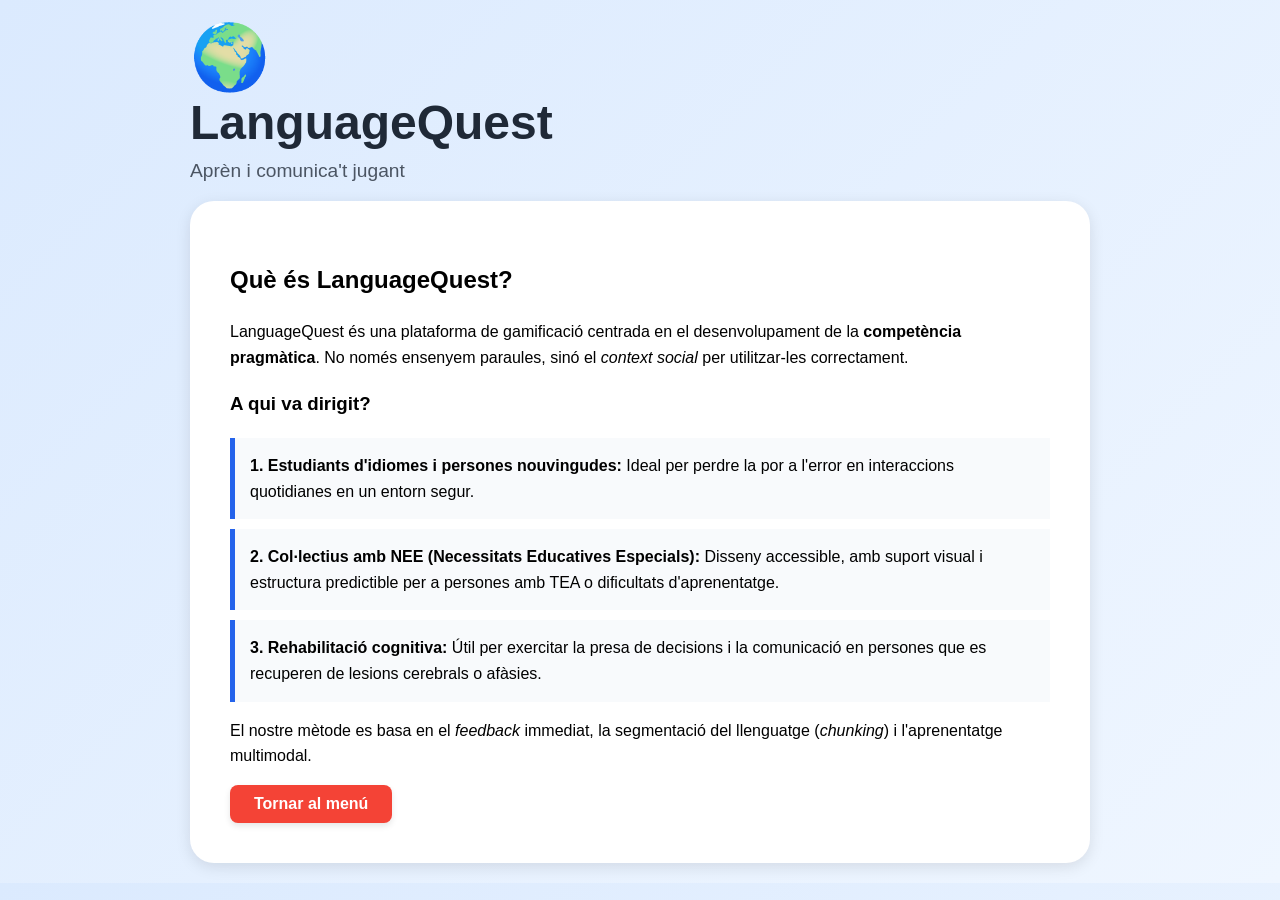
==== description/index.html @ 605dd5e0 "Canvi de noms" ====
<!DOCTYPE html>
<html lang="ca">

<head>
    <meta charset="UTF-8">
    <meta name="viewport" content="width=device-width, initial-scale=1.0">
    <title>LanguageQuest | Aprèn i comunica't</title>
    <link rel="stylesheet" href="style.css">
</head>

<body>

    <div class="container">
        <div class="logo">🌍</div>
            <!-- Hem convertit el títol en un enllaç -->
            <a href="../menu/index.html" class="title-link">
                <h1>LanguageQuest</h1>
            </a>
            <p class="subtitle">Aprèn i comunica't jugant</p>

        <section id="descripcio">
            <h2>Què és LanguageQuest?</h2>
            <p>LanguageQuest és una plataforma de gamificació centrada en el desenvolupament de la <strong>competència
                    pragmàtica</strong>. No només ensenyem paraules, sinó el <em>context social</em> per utilitzar-les
                correctament.</p>

            <h3>A qui va dirigit?</h3>
            <div class="public-target">
                <strong>1. Estudiants d'idiomes i persones nouvingudes:</strong> Ideal per perdre la por a l'error en
                interaccions quotidianes en un entorn segur.
            </div>
            <div class="public-target">
                <strong>2. Col·lectius amb NEE (Necessitats Educatives Especials):</strong> Disseny accessible, amb
                suport visual i estructura predictible per a persones amb TEA o dificultats d'aprenentatge.
            </div>
            <div class="public-target">
                <strong>3. Rehabilitació cognitiva:</strong> Útil per exercitar la presa de decisions i la comunicació
                en persones que es recuperen de lesions cerebrals o afàsies.
            </div>

            <p>El nostre mètode es basa en el <em>feedback</em> immediat, la segmentació del llenguatge
                (<em>chunking</em>) i l'aprenentatge multimodal.</p>
            <button class="btn-exit" onClick="window.location.href='../menu/index.html'">Tornar al menú</button>
        </section>

    </div>


</body>

</html>
---- description/style.css ----
:root {
    --primary: #2563eb;
    --secondary: #10b981;
    --text: #1f2937;
    --card: #ffffff;
}

* {
    box-sizing: border-box;
    scroll-behavior: smooth;
}

body {
    margin: 0;
    padding: 20px;
    font-family: Arial, sans-serif;
    background: linear-gradient(135deg, #dbeafe, #eff6ff);
    display: flex;
    justify-content: center;
}

.container {
    width: 100%;
    max-width: 900px;
}

header {
    text-align: center;
    margin-bottom: 40px;
}

.logo {
    font-size: 4rem;
}

h1 {
    font-size: 3rem;
    color: var(--text);
}

.menu {
    display: grid;
    grid-template-columns: repeat(auto-fit, minmax(280px, 1fr));
    gap: 25px;
    margin-bottom: 40px;
}

.game-card {
    background: var(--card);
    border-radius: 24px;
    padding: 30px;
    box-shadow: 0 8px 25px rgba(0, 0, 0, .1);
    text-decoration: none;
    color: inherit;
    transition: .3s;
}

.game-card:hover {
    transform: translateY(-6px);
    border: 2px solid var(--primary);
}

.btn-info {
    background: #6b7280;
    color: white;
    padding: 15px 30px;
    border-radius: 12px;
    text-decoration: none;
    font-weight: bold;
    display: inline-block;
}

.subtitle {
    font-size: 1.2rem;
    color: #4b5563;
    margin-top: 10px;
}

/* Secció de descripció detallada */
#descripcio {
    background: white;
    padding: 40px;
    border-radius: 24px;
    box-shadow: 0 4px 15px rgba(0, 0, 0, 0.1);
    line-height: 1.6;
}

.public-target {
    background: #f8fafc;
    padding: 15px;
    border-left: 5px solid var(--primary);
    margin: 10px 0;
}

.btn-exit {
    background-color: #f44336;
    /* Color vermell d'alerta */
    color: white;
    border: none;
    padding: 10px 24px;
    font-size: 16px;
    font-weight: bold;
    border-radius: 8px;
    cursor: pointer;
    box-shadow: 0 3px 6px rgba(0, 0, 0, 0.1);
    transition: background 0.2s;
}

.btn-exit:hover {
    background-color: #d32f2f;
}

.title-link {
    text-decoration: none;
    color: inherit;
    display: inline-block;
    transition: transform 0.3s ease; /* Suavitzat de l'animació */
}

.title-link:hover {
    transform: scale(1.05);
}

.title-link h1 {
    margin: 0;
}
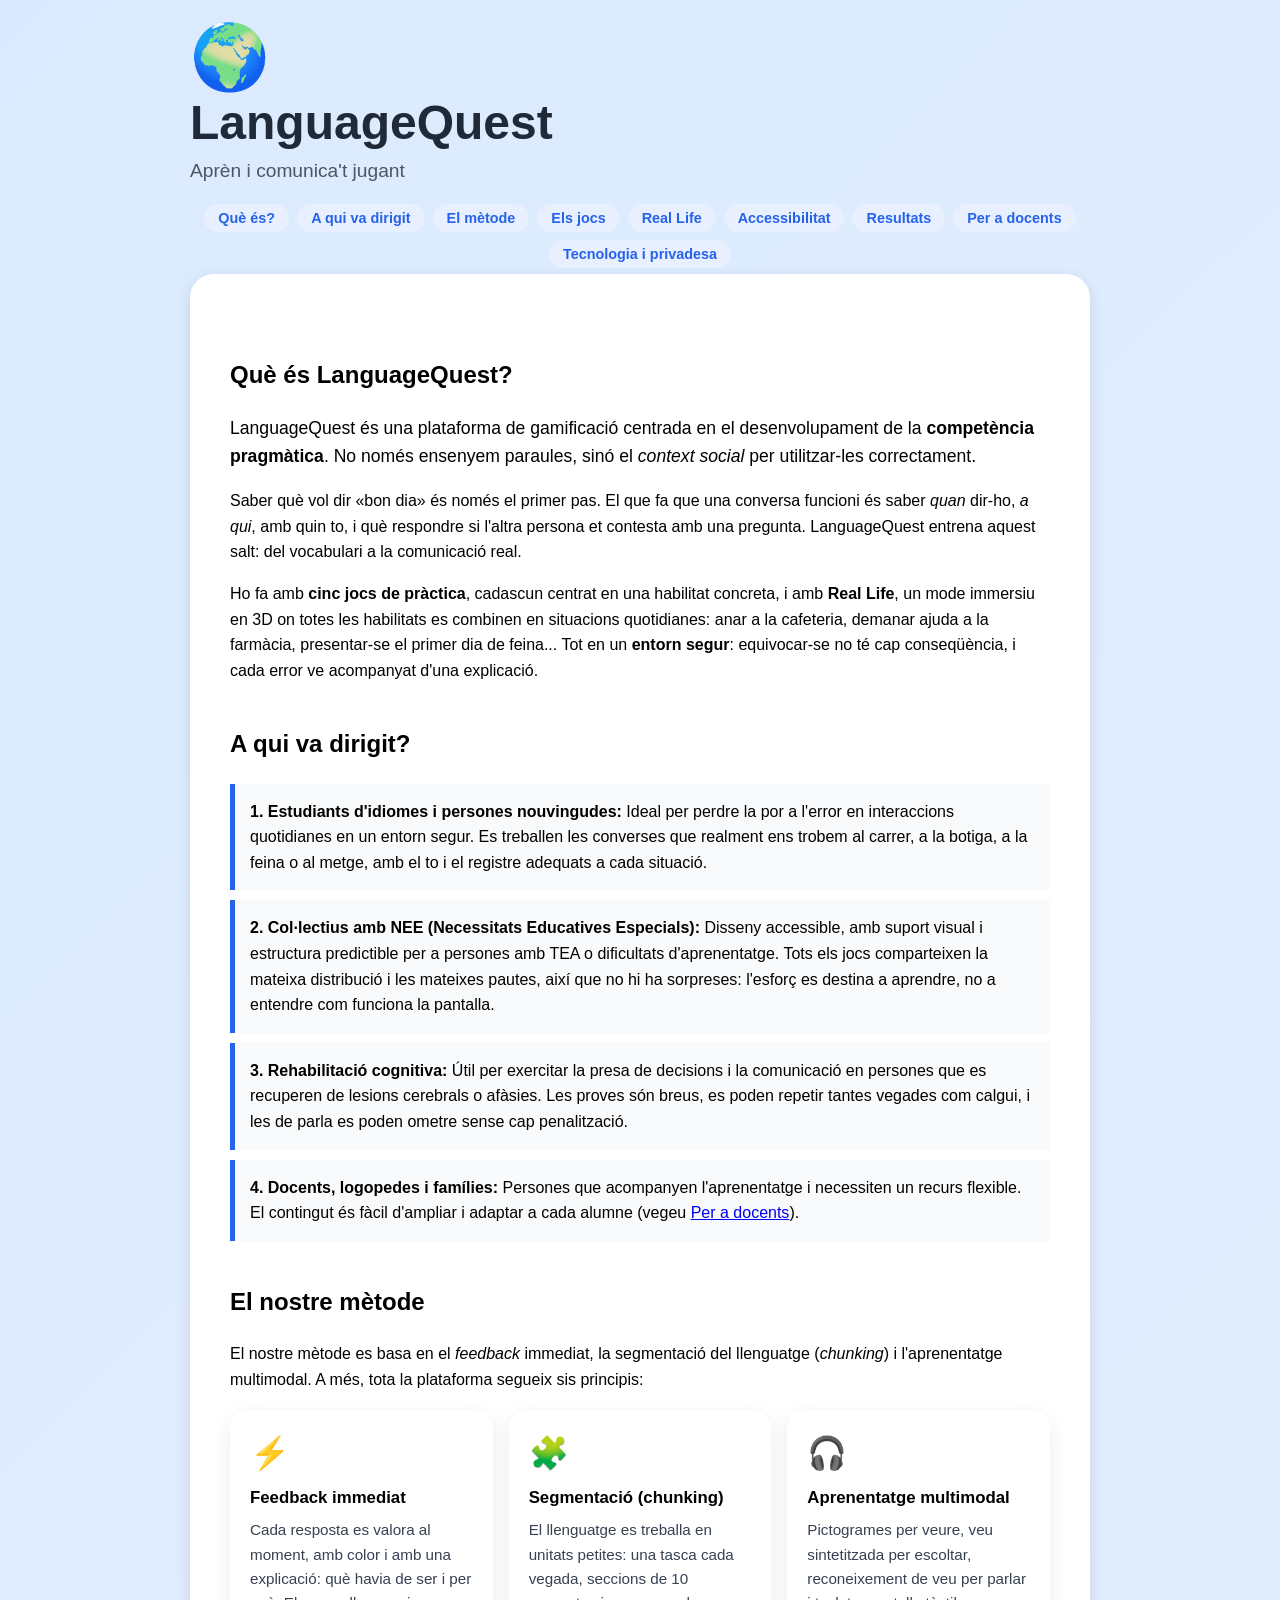
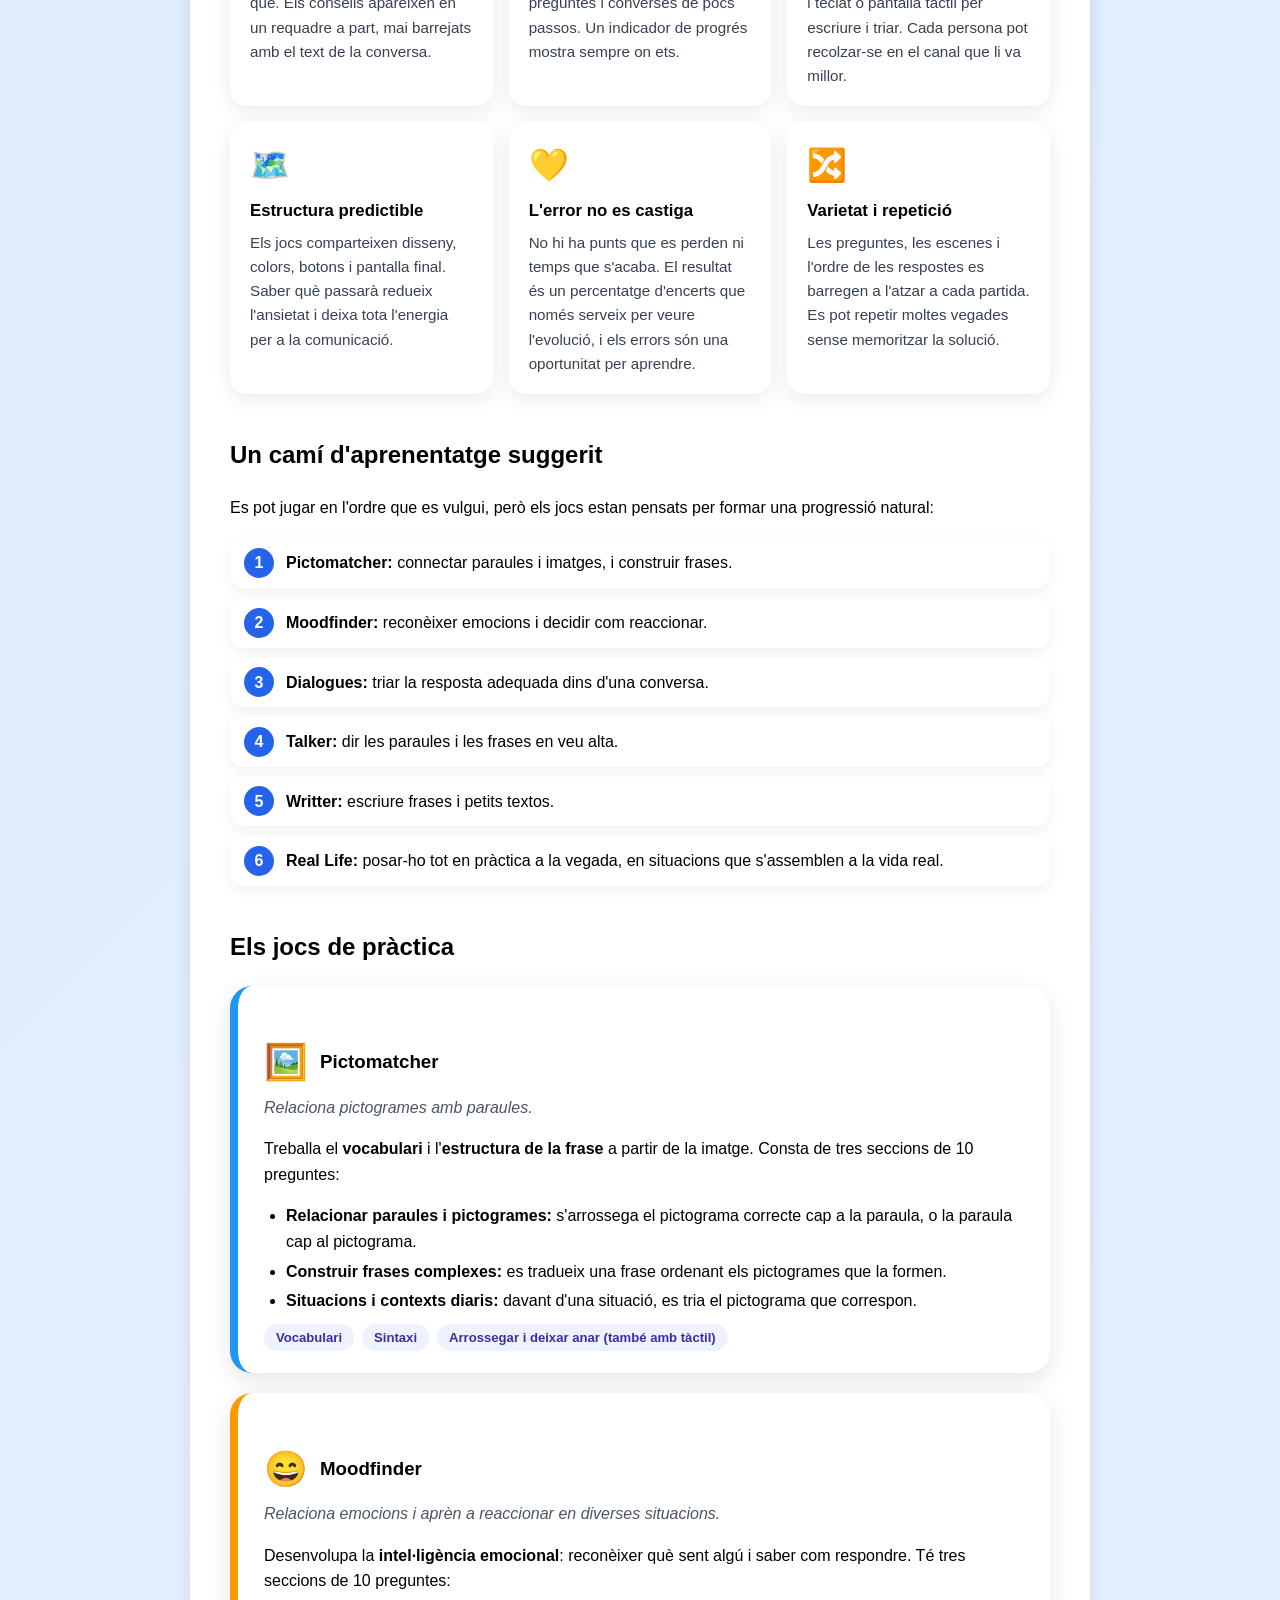
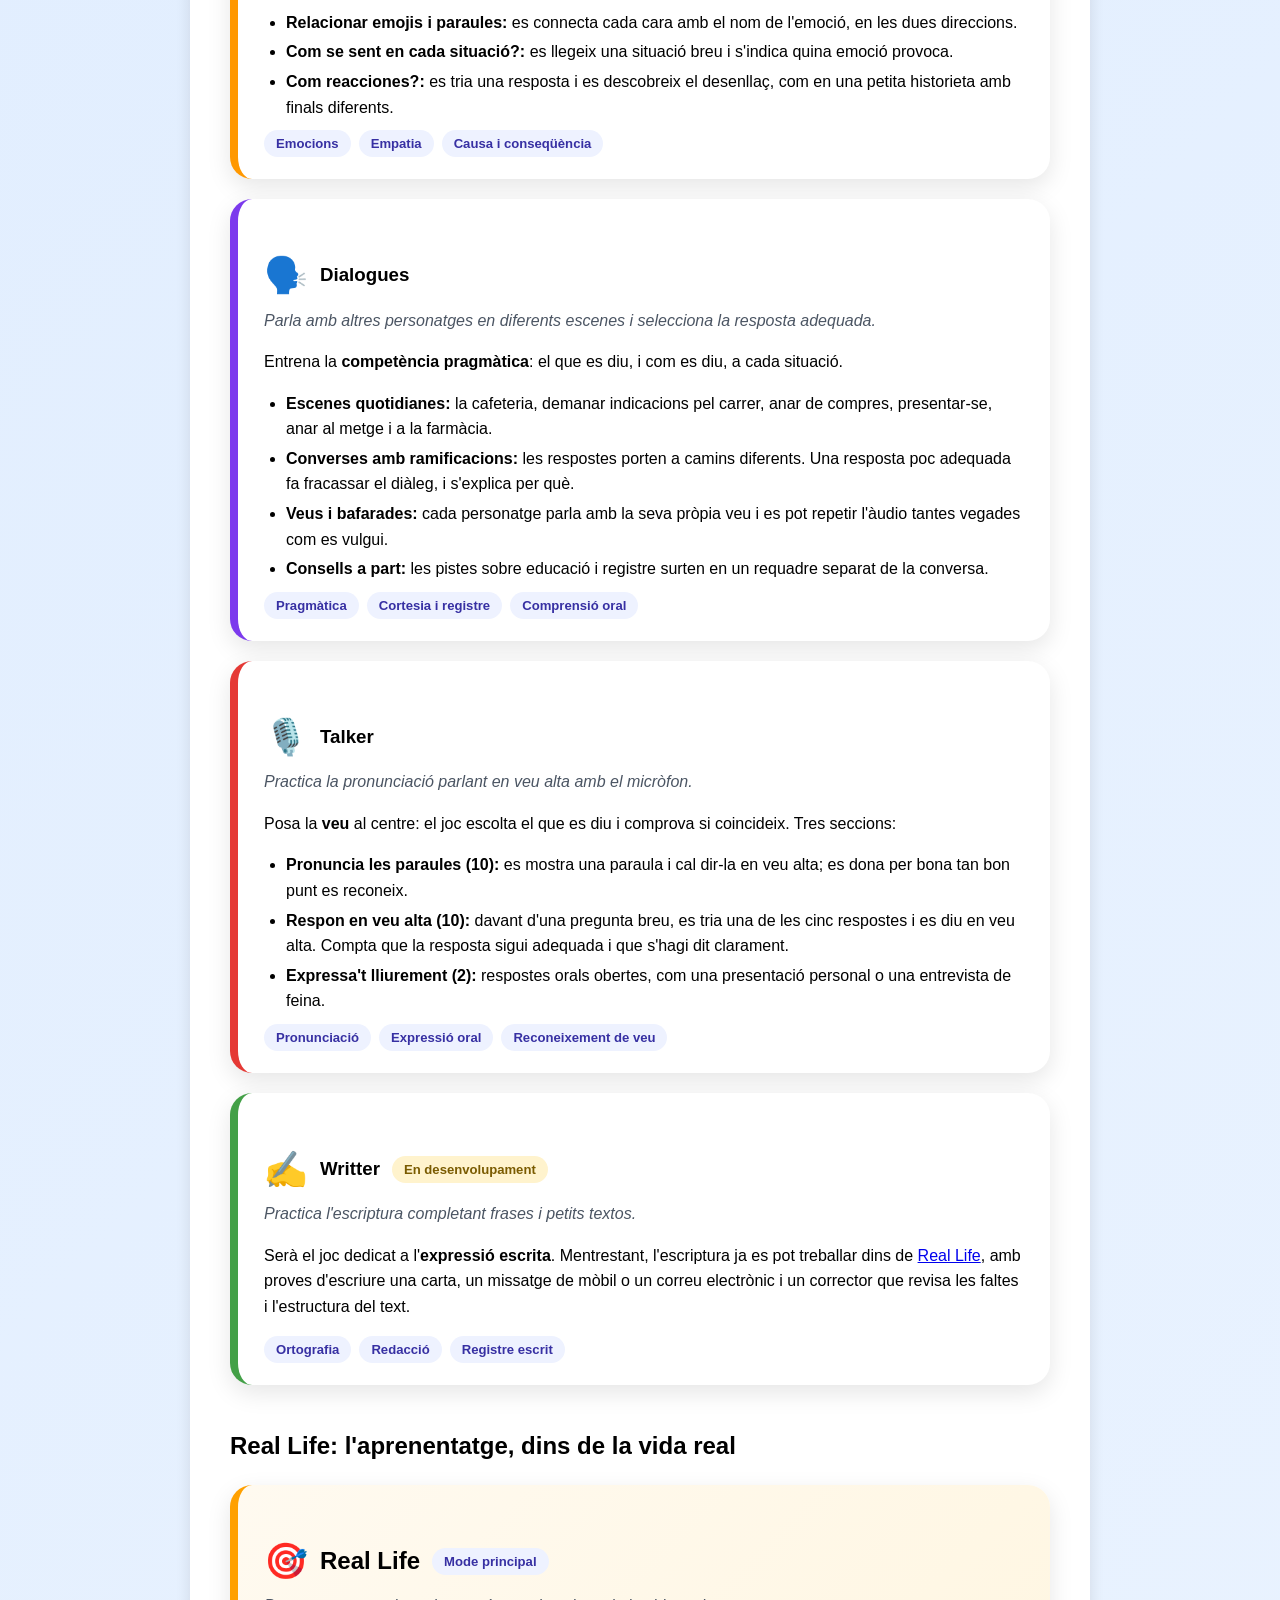
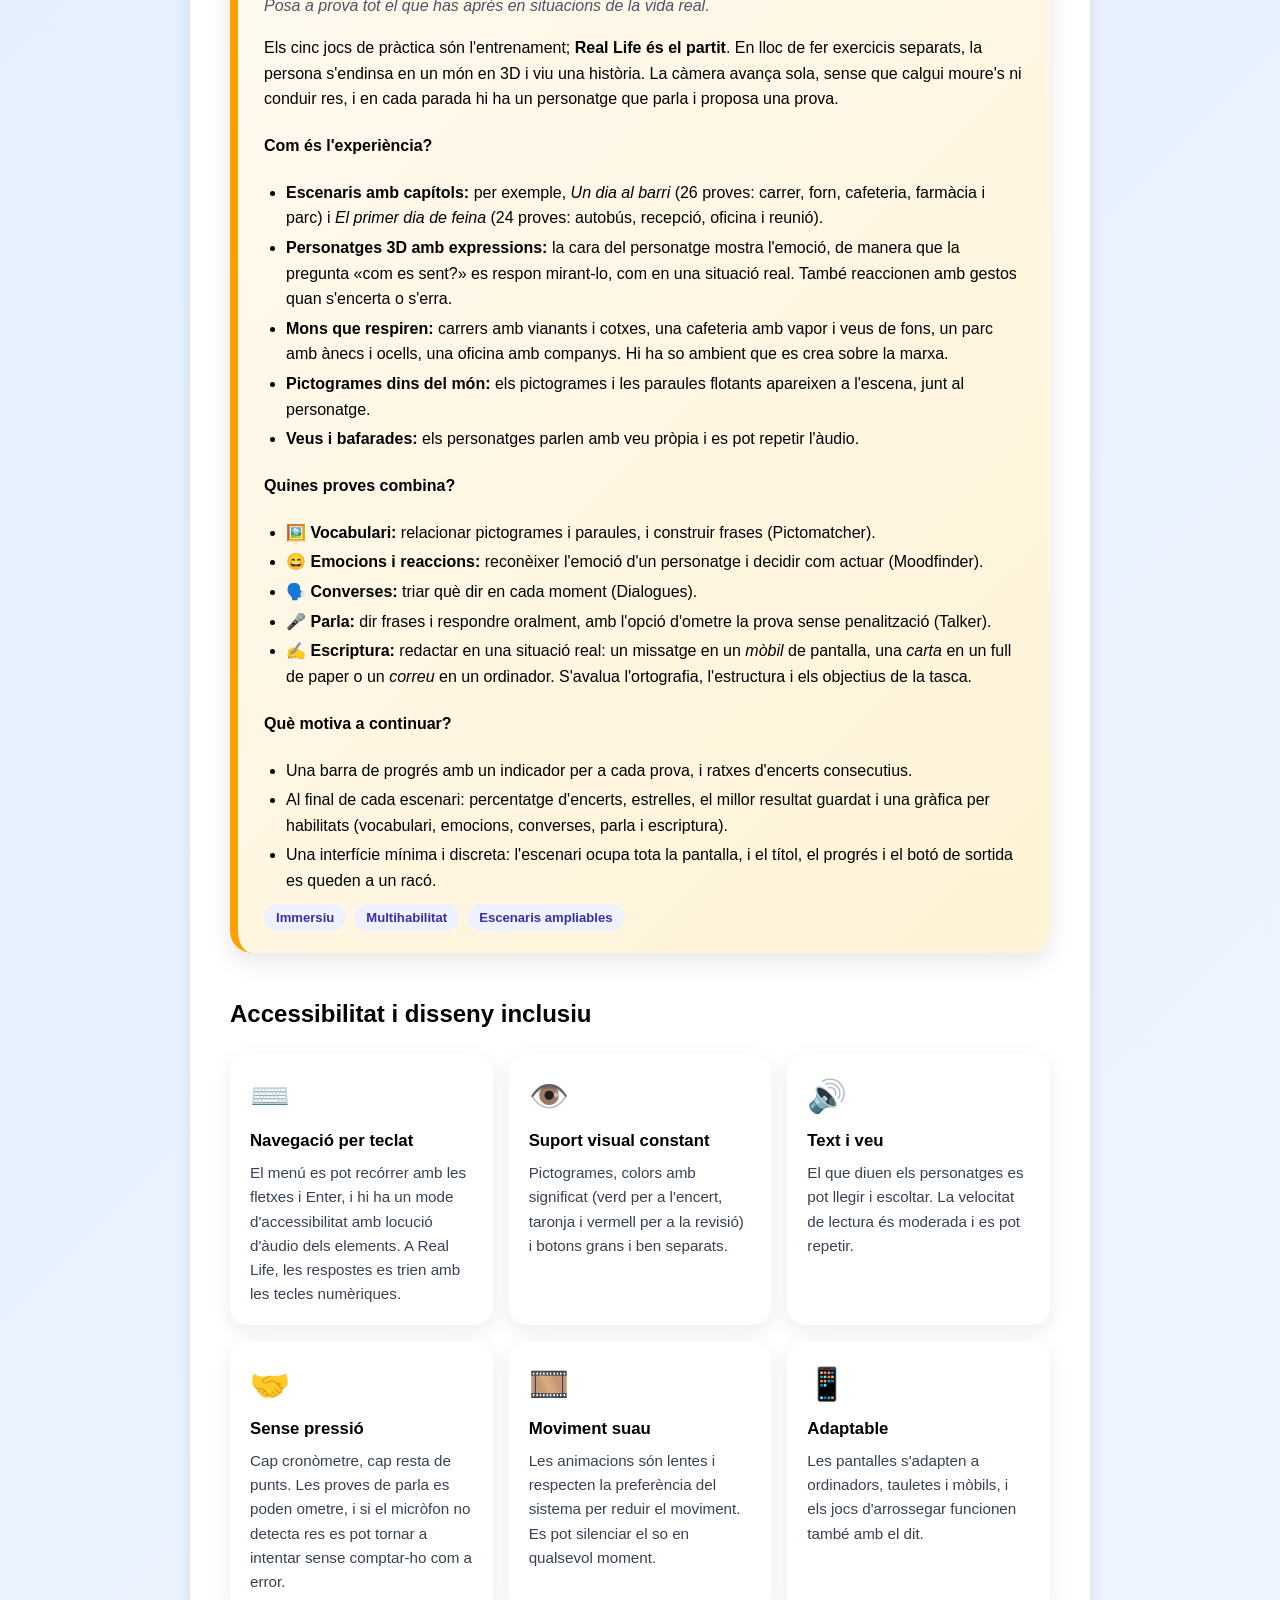
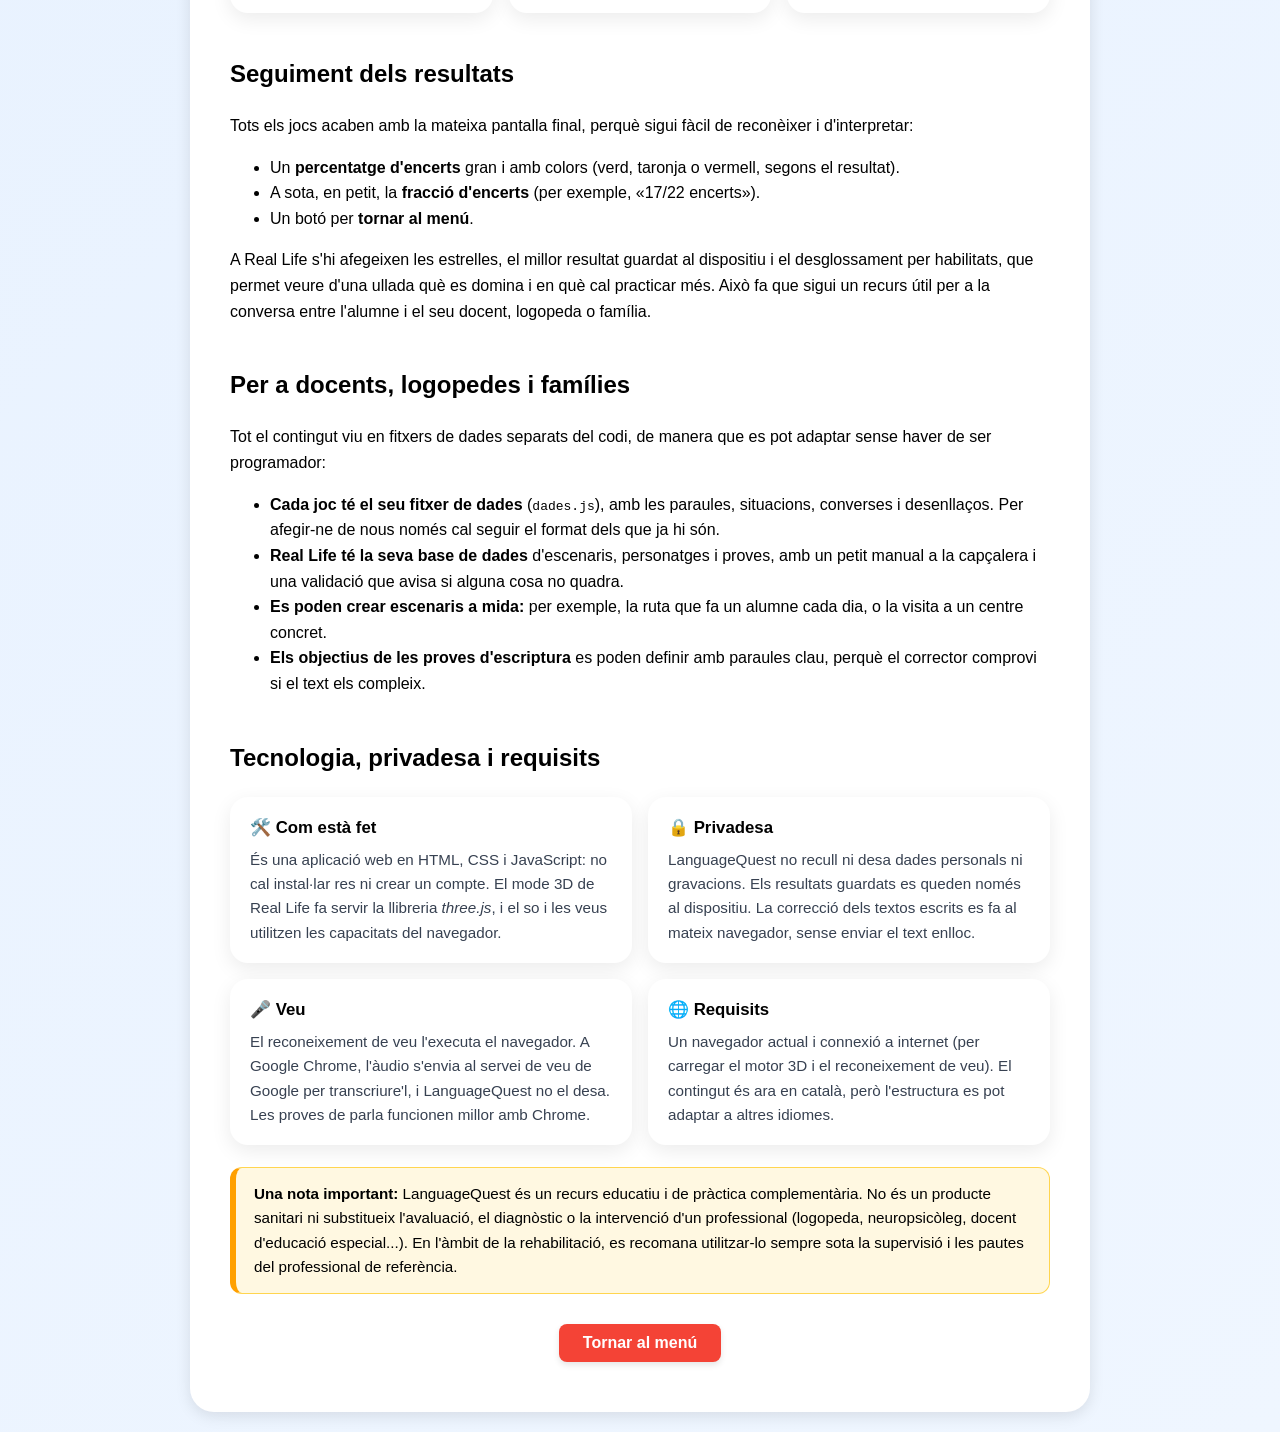
==== commit 6cbb5654: "Ampliació de la descripció" ====
--- a/description/index.html
+++ b/description/index.html
@@ -6,41 +6,320 @@
     <meta name="viewport" content="width=device-width, initial-scale=1.0">
     <title>LanguageQuest | Aprèn i comunica't</title>
     <link rel="stylesheet" href="style.css">
+    <style>
+        /* Estils addicionals d'aquesta pàgina (no depenen del style.css) */
+        #descripcio { text-align: left; line-height: 1.6; }
+        #descripcio h2 { margin-top: 42px; }
+        #descripcio h3 { margin-top: 26px; }
+        .lead { font-size: 1.1rem; }
+        .toc { display: flex; flex-wrap: wrap; gap: 8px; justify-content: center; margin: 22px 0 6px; }
+        .toc a { text-decoration: none; color: var(--primary, #2563eb); background: #e8efff; padding: 6px 14px; border-radius: 20px; font-weight: bold; font-size: .9rem; transition: .2s; }
+        .toc a:hover, .toc a:focus { background: var(--primary, #2563eb); color: #fff; }
+        .grid { display: grid; grid-template-columns: repeat(auto-fit, minmax(260px, 1fr)); gap: 16px; margin: 18px 0; }
+        .feature { background: #fff; border-radius: 18px; padding: 18px 20px; box-shadow: 0 6px 20px rgba(0, 0, 0, .08); }
+        .feature .ico { font-size: 2rem; display: block; margin-bottom: 6px; }
+        .feature h4 { margin: 0 0 6px; font-size: 1.05rem; }
+        .feature p { margin: 0; font-size: .95rem; color: #374151; }
+        .steps { counter-reset: s; list-style: none; padding: 0; margin: 18px 0; display: grid; gap: 10px; }
+        .steps li { counter-increment: s; background: #fff; border-radius: 14px; padding: 12px 16px 12px 56px; position: relative; box-shadow: 0 4px 14px rgba(0, 0, 0, .06); }
+        .steps li::before { content: counter(s); position: absolute; left: 14px; top: 50%; transform: translateY(-50%); width: 30px; height: 30px; border-radius: 50%; background: var(--primary, #2563eb); color: #fff; font-weight: bold; display: flex; align-items: center; justify-content: center; }
+        .game { background: #fff; border-radius: 22px; padding: 22px 26px; margin: 20px 0; box-shadow: 0 8px 25px rgba(0, 0, 0, .1); border-left: 8px solid var(--accent, #2563eb); }
+        .game h3 { margin: 0 0 4px; display: flex; align-items: center; gap: 12px; flex-wrap: wrap; }
+        .game h3 .em { font-size: 2.2rem; }
+        .game .what { margin: 0 0 10px; color: #4b5563; font-style: italic; }
+        .game ul { margin: 8px 0 0; padding-left: 22px; }
+        .game li { margin: 4px 0; }
+        .chips { display: flex; flex-wrap: wrap; gap: 8px; margin: 10px 0 0; }
+        .chip { background: #eef2ff; color: #3730a3; border-radius: 14px; padding: 3px 12px; font-size: .82rem; font-weight: bold; }
+        .chip.soon { background: #fff3cd; color: #7a5b00; }
+        .reallife { --accent: #FFA000; background: linear-gradient(135deg, #fffaf0, #fff3d6); border-left-width: 8px; }
+        .reallife h3 { font-size: 1.5rem; }
+        .note { background: #fff8e1; border: 1px solid #ffd54f; border-left: 6px solid #ffa000; border-radius: 12px; padding: 14px 18px; margin: 22px 0; font-size: .95rem; }
+        .note.info { background: #eef6ff; border-color: #93c5fd; border-left-color: #2563eb; }
+        .twocol { display: grid; grid-template-columns: repeat(auto-fit, minmax(280px, 1fr)); gap: 16px; }
+        .btn-row { text-align: center; margin: 30px 0 10px; }
+    </style>
 </head>
 
 <body>
 
     <div class="container">
         <div class="logo">🌍</div>
-            <!-- Hem convertit el títol en un enllaç -->
-            <a href="../menu/index.html" class="title-link">
-                <h1>LanguageQuest</h1>
-            </a>
-            <p class="subtitle">Aprèn i comunica't jugant</p>
+        <a href="../menu/index.html" class="title-link">
+            <h1>LanguageQuest</h1>
+        </a>
+        <p class="subtitle">Aprèn i comunica't jugant</p>
+
+        <nav class="toc" aria-label="Índex de la pàgina">
+            <a href="#descripcio">Què és?</a>
+            <a href="#public">A qui va dirigit</a>
+            <a href="#metode">El mètode</a>
+            <a href="#jocs">Els jocs</a>
+            <a href="#reallife">Real Life</a>
+            <a href="#accessibilitat">Accessibilitat</a>
+            <a href="#resultats">Resultats</a>
+            <a href="#docents">Per a docents</a>
+            <a href="#tecnologia">Tecnologia i privadesa</a>
+        </nav>
 
         <section id="descripcio">
             <h2>Què és LanguageQuest?</h2>
-            <p>LanguageQuest és una plataforma de gamificació centrada en el desenvolupament de la <strong>competència
+            <p class="lead">LanguageQuest és una plataforma de gamificació centrada en el desenvolupament de la <strong>competència
                     pragmàtica</strong>. No només ensenyem paraules, sinó el <em>context social</em> per utilitzar-les
                 correctament.</p>
-
-            <h3>A qui va dirigit?</h3>
+            <p>Saber què vol dir «bon dia» és només el primer pas. El que fa que una conversa funcioni és saber <em>quan</em>
+                dir-ho, <em>a qui</em>, amb quin to, i què respondre si l'altra persona et contesta amb una pregunta.
+                LanguageQuest entrena aquest salt: del vocabulari a la comunicació real.</p>
+            <p>Ho fa amb <strong>cinc jocs de pràctica</strong>, cadascun centrat en una habilitat concreta, i amb
+                <strong>Real Life</strong>, un mode immersiu en 3D on totes les habilitats es combinen en situacions
+                quotidianes: anar a la cafeteria, demanar ajuda a la farmàcia, presentar-se el primer dia de feina...
+                Tot en un <strong>entorn segur</strong>: equivocar-se no té cap conseqüència, i cada error ve acompanyat
+                d'una explicació.</p>
+
+            <h2 id="public">A qui va dirigit?</h2>
             <div class="public-target">
                 <strong>1. Estudiants d'idiomes i persones nouvingudes:</strong> Ideal per perdre la por a l'error en
-                interaccions quotidianes en un entorn segur.
+                interaccions quotidianes en un entorn segur. Es treballen les converses que realment ens trobem al carrer, a
+                la botiga, a la feina o al metge, amb el to i el registre adequats a cada situació.
             </div>
             <div class="public-target">
                 <strong>2. Col·lectius amb NEE (Necessitats Educatives Especials):</strong> Disseny accessible, amb
-                suport visual i estructura predictible per a persones amb TEA o dificultats d'aprenentatge.
+                suport visual i estructura predictible per a persones amb TEA o dificultats d'aprenentatge. Tots els jocs
+                comparteixen la mateixa distribució i les mateixes pautes, així que no hi ha sorpreses: l'esforç es destina
+                a aprendre, no a entendre com funciona la pantalla.
             </div>
             <div class="public-target">
                 <strong>3. Rehabilitació cognitiva:</strong> Útil per exercitar la presa de decisions i la comunicació
-                en persones que es recuperen de lesions cerebrals o afàsies.
-            </div>
-
+                en persones que es recuperen de lesions cerebrals o afàsies. Les proves són breus, es poden repetir
+                tantes vegades com calgui, i les de parla es poden ometre sense cap penalització.
+            </div>
+            <div class="public-target">
+                <strong>4. Docents, logopedes i famílies:</strong> Persones que acompanyen l'aprenentatge i necessiten
+                un recurs flexible. El contingut és fàcil d'ampliar i adaptar a cada alumne (vegeu
+                <a href="#docents">Per a docents</a>).
+            </div>
+
+            <h2 id="metode">El nostre mètode</h2>
             <p>El nostre mètode es basa en el <em>feedback</em> immediat, la segmentació del llenguatge
-                (<em>chunking</em>) i l'aprenentatge multimodal.</p>
-            <button class="btn-exit" onClick="window.location.href='../menu/index.html'">Tornar al menú</button>
+                (<em>chunking</em>) i l'aprenentatge multimodal. A més, tota la plataforma segueix sis principis:</p>
+            <div class="grid">
+                <div class="feature"><span class="ico">⚡</span>
+                    <h4>Feedback immediat</h4>
+                    <p>Cada resposta es valora al moment, amb color i amb una explicació: què havia de ser i per què. Els
+                        consells apareixen en un requadre a part, mai barrejats amb el text de la conversa.</p>
+                </div>
+                <div class="feature"><span class="ico">🧩</span>
+                    <h4>Segmentació (chunking)</h4>
+                    <p>El llenguatge es treballa en unitats petites: una tasca cada vegada, seccions de 10 preguntes i
+                        converses de pocs passos. Un indicador de progrés mostra sempre on ets.</p>
+                </div>
+                <div class="feature"><span class="ico">🎧</span>
+                    <h4>Aprenentatge multimodal</h4>
+                    <p>Pictogrames per veure, veu sintetitzada per escoltar, reconeixement de veu per parlar i
+                        teclat o pantalla tàctil per escriure i triar. Cada persona pot recolzar-se en el canal que li va
+                        millor.</p>
+                </div>
+                <div class="feature"><span class="ico">🗺️</span>
+                    <h4>Estructura predictible</h4>
+                    <p>Els jocs comparteixen disseny, colors, botons i pantalla final. Saber què passarà redueix l'ansietat i
+                        deixa tota l'energia per a la comunicació.</p>
+                </div>
+                <div class="feature"><span class="ico">💛</span>
+                    <h4>L'error no es castiga</h4>
+                    <p>No hi ha punts que es perden ni temps que s'acaba. El resultat és un percentatge d'encerts que
+                        només serveix per veure l'evolució, i els errors són una oportunitat per aprendre.</p>
+                </div>
+                <div class="feature"><span class="ico">🔀</span>
+                    <h4>Varietat i repetició</h4>
+                    <p>Les preguntes, les escenes i l'ordre de les respostes es barregen a l'atzar a cada partida. Es pot
+                        repetir moltes vegades sense memoritzar la solució.</p>
+                </div>
+            </div>
+
+            <h2>Un camí d'aprenentatge suggerit</h2>
+            <p>Es pot jugar en l'ordre que es vulgui, però els jocs estan pensats per formar una progressió natural:</p>
+            <ol class="steps">
+                <li><strong>Pictomatcher:</strong> connectar paraules i imatges, i construir frases.</li>
+                <li><strong>Moodfinder:</strong> reconèixer emocions i decidir com reaccionar.</li>
+                <li><strong>Dialogues:</strong> triar la resposta adequada dins d'una conversa.</li>
+                <li><strong>Talker:</strong> dir les paraules i les frases en veu alta.</li>
+                <li><strong>Writter:</strong> escriure frases i petits textos.</li>
+                <li><strong>Real Life:</strong> posar-ho tot en pràctica a la vegada, en situacions que s'assemblen a la vida real.</li>
+            </ol>
+
+            <h2 id="jocs">Els jocs de pràctica</h2>
+
+            <article class="game" style="--accent:#2196F3">
+                <h3><span class="em">🖼️</span> Pictomatcher</h3>
+                <p class="what">Relaciona pictogrames amb paraules.</p>
+                <p>Treballa el <strong>vocabulari</strong> i l'<strong>estructura de la frase</strong> a partir de la
+                    imatge. Consta de tres seccions de 10 preguntes:</p>
+                <ul>
+                    <li><strong>Relacionar paraules i pictogrames:</strong> s'arrossega el pictograma correcte cap a la paraula, o la paraula cap al pictograma.</li>
+                    <li><strong>Construir frases complexes:</strong> es tradueix una frase ordenant els pictogrames que la formen.</li>
+                    <li><strong>Situacions i contexts diaris:</strong> davant d'una situació, es tria el pictograma que correspon.</li>
+                </ul>
+                <div class="chips"><span class="chip">Vocabulari</span><span class="chip">Sintaxi</span><span class="chip">Arrossegar i deixar anar (també amb tàctil)</span></div>
+            </article>
+
+            <article class="game" style="--accent:#FF9800">
+                <h3><span class="em">😄</span> Moodfinder</h3>
+                <p class="what">Relaciona emocions i aprèn a reaccionar en diverses situacions.</p>
+                <p>Desenvolupa la <strong>intel·ligència emocional</strong>: reconèixer què sent algú i saber com respondre.
+                    Té tres seccions de 10 preguntes:</p>
+                <ul>
+                    <li><strong>Relacionar emojis i paraules:</strong> es connecta cada cara amb el nom de l'emoció, en les dues direccions.</li>
+                    <li><strong>Com se sent en cada situació?:</strong> es llegeix una situació breu i s'indica quina emoció provoca.</li>
+                    <li><strong>Com reacciones?:</strong> es tria una resposta i es descobreix el desenllaç, com en una petita historieta amb finals diferents.</li>
+                </ul>
+                <div class="chips"><span class="chip">Emocions</span><span class="chip">Empatia</span><span class="chip">Causa i conseqüència</span></div>
+            </article>
+
+            <article class="game" style="--accent:#7c3aed">
+                <h3><span class="em">🗣️</span> Dialogues</h3>
+                <p class="what">Parla amb altres personatges en diferents escenes i selecciona la resposta adequada.</p>
+                <p>Entrena la <strong>competència pragmàtica</strong>: el que es diu, i com es diu, a cada situació.</p>
+                <ul>
+                    <li><strong>Escenes quotidianes:</strong> la cafeteria, demanar indicacions pel carrer, anar de compres, presentar-se, anar al metge i a la farmàcia.</li>
+                    <li><strong>Converses amb ramificacions:</strong> les respostes porten a camins diferents. Una resposta poc adequada fa fracassar el diàleg, i s'explica per què.</li>
+                    <li><strong>Veus i bafarades:</strong> cada personatge parla amb la seva pròpia veu i es pot repetir l'àudio tantes vegades com es vulgui.</li>
+                    <li><strong>Consells a part:</strong> les pistes sobre educació i registre surten en un requadre separat de la conversa.</li>
+                </ul>
+                <div class="chips"><span class="chip">Pragmàtica</span><span class="chip">Cortesia i registre</span><span class="chip">Comprensió oral</span></div>
+            </article>
+
+            <article class="game" style="--accent:#e53935">
+                <h3><span class="em">🎙️</span> Talker</h3>
+                <p class="what">Practica la pronunciació parlant en veu alta amb el micròfon.</p>
+                <p>Posa la <strong>veu</strong> al centre: el joc escolta el que es diu i comprova si coincideix. Tres seccions:</p>
+                <ul>
+                    <li><strong>Pronuncia les paraules (10):</strong> es mostra una paraula i cal dir-la en veu alta; es dona per bona tan bon punt es reconeix.</li>
+                    <li><strong>Respon en veu alta (10):</strong> davant d'una pregunta breu, es tria una de les cinc respostes i es diu en veu alta. Compta que la resposta sigui adequada i que s'hagi dit clarament.</li>
+                    <li><strong>Expressa't lliurement (2):</strong> respostes orals obertes, com una presentació personal o una entrevista de feina.</li>
+                </ul>
+                <div class="chips"><span class="chip">Pronunciació</span><span class="chip">Expressió oral</span><span class="chip">Reconeixement de veu</span></div>
+            </article>
+
+            <article class="game" style="--accent:#43a047">
+                <h3><span class="em">✍️</span> Writter <span class="chip soon">En desenvolupament</span></h3>
+                <p class="what">Practica l'escriptura completant frases i petits textos.</p>
+                <p>Serà el joc dedicat a l'<strong>expressió escrita</strong>. Mentrestant, l'escriptura ja es pot treballar
+                    dins de <a href="#reallife">Real Life</a>, amb proves d'escriure una carta, un missatge de mòbil o un correu
+                    electrònic i un corrector que revisa les faltes i l'estructura del text.</p>
+                <div class="chips"><span class="chip">Ortografia</span><span class="chip">Redacció</span><span class="chip">Registre escrit</span></div>
+            </article>
+
+            <h2 id="reallife">Real Life: l'aprenentatge, dins de la vida real</h2>
+            <article class="game reallife">
+                <h3><span class="em">🎯</span> Real Life <span class="chip">Mode principal</span></h3>
+                <p class="what">Posa a prova tot el que has après en situacions de la vida real.</p>
+                <p>Els cinc jocs de pràctica són l'entrenament; <strong>Real Life és el partit</strong>. En lloc de fer
+                    exercicis separats, la persona s'endinsa en un món en 3D i viu una història. La càmera avança sola,
+                    sense que calgui moure's ni conduir res, i en cada parada hi ha un personatge que parla i proposa una prova.</p>
+                <h4>Com és l'experiència?</h4>
+                <ul>
+                    <li><strong>Escenaris amb capítols:</strong> per exemple, <em>Un dia al barri</em> (26 proves: carrer, forn, cafeteria, farmàcia i parc) i <em>El primer dia de feina</em> (24 proves: autobús, recepció, oficina i reunió).</li>
+                    <li><strong>Personatges 3D amb expressions:</strong> la cara del personatge mostra l'emoció, de manera que la pregunta «com es sent?» es respon mirant-lo, com en una situació real. També reaccionen amb gestos quan s'encerta o s'erra.</li>
+                    <li><strong>Mons que respiren:</strong> carrers amb vianants i cotxes, una cafeteria amb vapor i veus de fons, un parc amb ànecs i ocells, una oficina amb companys. Hi ha so ambient que es crea sobre la marxa.</li>
+                    <li><strong>Pictogrames dins del món:</strong> els pictogrames i les paraules flotants apareixen a l'escena, junt al personatge.</li>
+                    <li><strong>Veus i bafarades:</strong> els personatges parlen amb veu pròpia i es pot repetir l'àudio.</li>
+                </ul>
+                <h4>Quines proves combina?</h4>
+                <ul>
+                    <li>🖼️ <strong>Vocabulari:</strong> relacionar pictogrames i paraules, i construir frases (Pictomatcher).</li>
+                    <li>😄 <strong>Emocions i reaccions:</strong> reconèixer l'emoció d'un personatge i decidir com actuar (Moodfinder).</li>
+                    <li>🗣️ <strong>Converses:</strong> triar què dir en cada moment (Dialogues).</li>
+                    <li>🎤 <strong>Parla:</strong> dir frases i respondre oralment, amb l'opció d'ometre la prova sense penalització (Talker).</li>
+                    <li>✍️ <strong>Escriptura:</strong> redactar en una situació real: un missatge en un <em>mòbil</em> de pantalla, una <em>carta</em> en un full de paper o un <em>correu</em> en un ordinador. S'avalua l'ortografia, l'estructura i els objectius de la tasca.</li>
+                </ul>
+                <h4>Què motiva a continuar?</h4>
+                <ul>
+                    <li>Una barra de progrés amb un indicador per a cada prova, i ratxes d'encerts consecutius.</li>
+                    <li>Al final de cada escenari: percentatge d'encerts, estrelles, el millor resultat guardat i una gràfica per habilitats (vocabulari, emocions, converses, parla i escriptura).</li>
+                    <li>Una interfície mínima i discreta: l'escenari ocupa tota la pantalla, i el títol, el progrés i el botó de sortida es queden a un racó.</li>
+                </ul>
+                <div class="chips"><span class="chip">Immersiu</span><span class="chip">Multihabilitat</span><span class="chip">Escenaris ampliables</span></div>
+            </article>
+
+            <h2 id="accessibilitat">Accessibilitat i disseny inclusiu</h2>
+            <div class="grid">
+                <div class="feature"><span class="ico">⌨️</span>
+                    <h4>Navegació per teclat</h4>
+                    <p>El menú es pot recórrer amb les fletxes i Enter, i hi ha un mode d'accessibilitat amb locució d'àudio dels elements. A Real Life, les respostes es trien amb les tecles numèriques.</p>
+                </div>
+                <div class="feature"><span class="ico">👁️</span>
+                    <h4>Suport visual constant</h4>
+                    <p>Pictogrames, colors amb significat (verd per a l'encert, taronja i vermell per a la revisió) i botons grans i ben separats.</p>
+                </div>
+                <div class="feature"><span class="ico">🔊</span>
+                    <h4>Text i veu</h4>
+                    <p>El que diuen els personatges es pot llegir i escoltar. La velocitat de lectura és moderada i es pot repetir.</p>
+                </div>
+                <div class="feature"><span class="ico">🤝</span>
+                    <h4>Sense pressió</h4>
+                    <p>Cap cronòmetre, cap resta de punts. Les proves de parla es poden ometre, i si el micròfon no detecta res es pot tornar a intentar sense comptar-ho com a error.</p>
+                </div>
+                <div class="feature"><span class="ico">🎞️</span>
+                    <h4>Moviment suau</h4>
+                    <p>Les animacions són lentes i respecten la preferència del sistema per reduir el moviment. Es pot silenciar el so en qualsevol moment.</p>
+                </div>
+                <div class="feature"><span class="ico">📱</span>
+                    <h4>Adaptable</h4>
+                    <p>Les pantalles s'adapten a ordinadors, tauletes i mòbils, i els jocs d'arrossegar funcionen també amb el dit.</p>
+                </div>
+            </div>
+
+            <h2 id="resultats">Seguiment dels resultats</h2>
+            <p>Tots els jocs acaben amb la mateixa pantalla final, perquè sigui fàcil de reconèixer i d'interpretar:</p>
+            <ul>
+                <li>Un <strong>percentatge d'encerts</strong> gran i amb colors (verd, taronja o vermell, segons el resultat).</li>
+                <li>A sota, en petit, la <strong>fracció d'encerts</strong> (per exemple, «17/22 encerts»).</li>
+                <li>Un botó per <strong>tornar al menú</strong>.</li>
+            </ul>
+            <p>A Real Life s'hi afegeixen les estrelles, el millor resultat guardat al dispositiu i el desglossament per
+                habilitats, que permet veure d'una ullada què es domina i en què cal practicar més. Això fa que sigui un
+                recurs útil per a la conversa entre l'alumne i el seu docent, logopeda o família.</p>
+
+            <h2 id="docents">Per a docents, logopedes i famílies</h2>
+            <p>Tot el contingut viu en fitxers de dades separats del codi, de manera que es pot adaptar sense haver de ser
+                programador:</p>
+            <ul>
+                <li><strong>Cada joc té el seu fitxer de dades</strong> (<code>dades.js</code>), amb les paraules, situacions, converses i desenllaços. Per afegir-ne de nous només cal seguir el format dels que ja hi són.</li>
+                <li><strong>Real Life té la seva base de dades</strong> d'escenaris, personatges i proves, amb un petit manual a la capçalera i una validació que avisa si alguna cosa no quadra.</li>
+                <li><strong>Es poden crear escenaris a mida:</strong> per exemple, la ruta que fa un alumne cada dia, o la visita a un centre concret.</li>
+                <li><strong>Els objectius de les proves d'escriptura</strong> es poden definir amb paraules clau, perquè el corrector comprovi si el text els compleix.</li>
+            </ul>
+
+            <h2 id="tecnologia">Tecnologia, privadesa i requisits</h2>
+            <div class="twocol">
+                <div class="feature">
+                    <h4>🛠️ Com està fet</h4>
+                    <p>És una aplicació web en HTML, CSS i JavaScript: no cal instal·lar res ni crear un compte. El mode 3D de Real Life fa servir la llibreria <em>three.js</em>, i el so i les veus utilitzen les capacitats del navegador.</p>
+                </div>
+                <div class="feature">
+                    <h4>🔒 Privadesa</h4>
+                    <p>LanguageQuest no recull ni desa dades personals ni gravacions. Els resultats guardats es queden només al dispositiu. La correcció dels textos escrits es fa al mateix navegador, sense enviar el text enlloc.</p>
+                </div>
+                <div class="feature">
+                    <h4>🎤 Veu</h4>
+                    <p>El reconeixement de veu l'executa el navegador. A Google Chrome, l'àudio s'envia al servei de veu de Google per transcriure'l, i LanguageQuest no el desa. Les proves de parla funcionen millor amb Chrome.</p>
+                </div>
+                <div class="feature">
+                    <h4>🌐 Requisits</h4>
+                    <p>Un navegador actual i connexió a internet (per carregar el motor 3D i el reconeixement de veu). El contingut és ara en català, però l'estructura es pot adaptar a altres idiomes.</p>
+                </div>
+            </div>
+
+            <div class="note">
+                <strong>Una nota important:</strong> LanguageQuest és un recurs educatiu i de pràctica complementària.
+                No és un producte sanitari ni substitueix l'avaluació, el diagnòstic o la intervenció d'un professional
+                (logopeda, neuropsicòleg, docent d'educació especial...). En l'àmbit de la rehabilitació, es recomana
+                utilitzar-lo sempre sota la supervisió i les pautes del professional de referència.
+            </div>
+
+            <div class="btn-row">
+                <button class="btn-exit" onClick="window.location.href='../menu/index.html'">Tornar al menú</button>
+            </div>
         </section>
 
     </div>
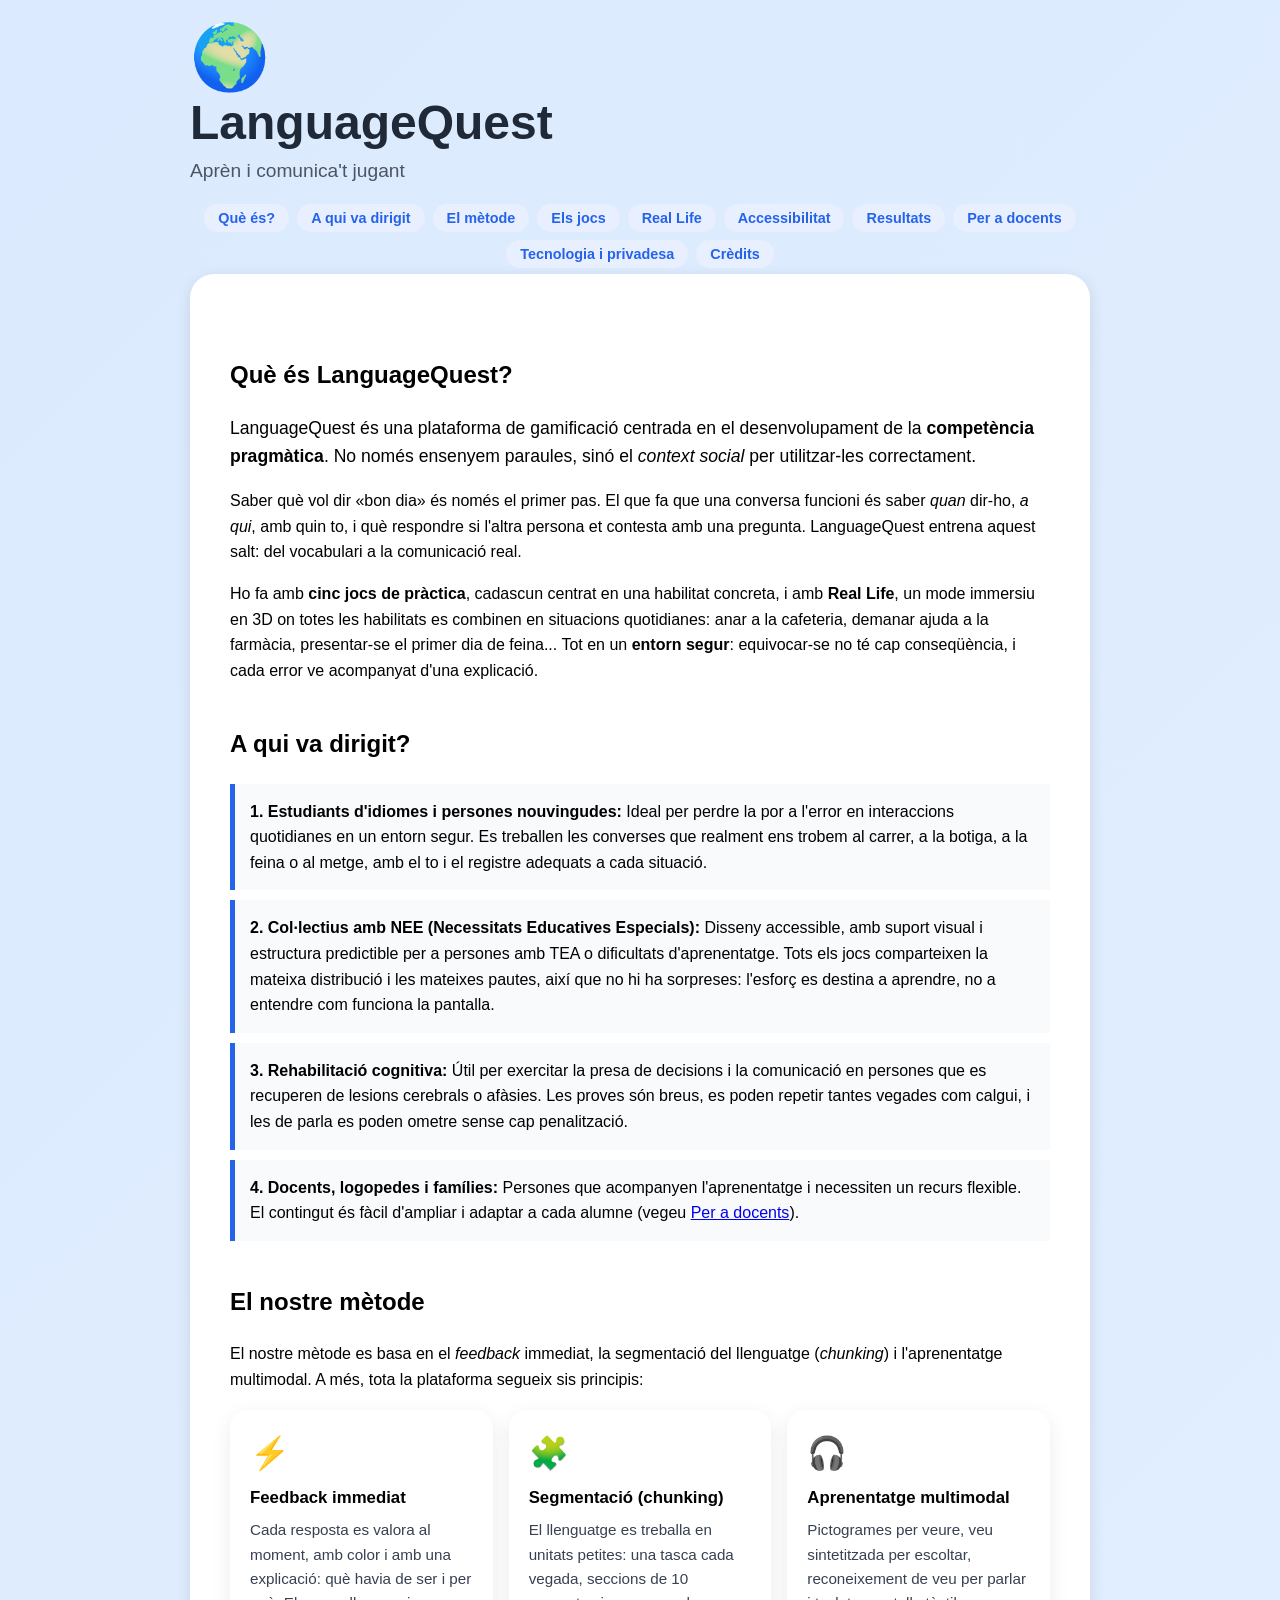
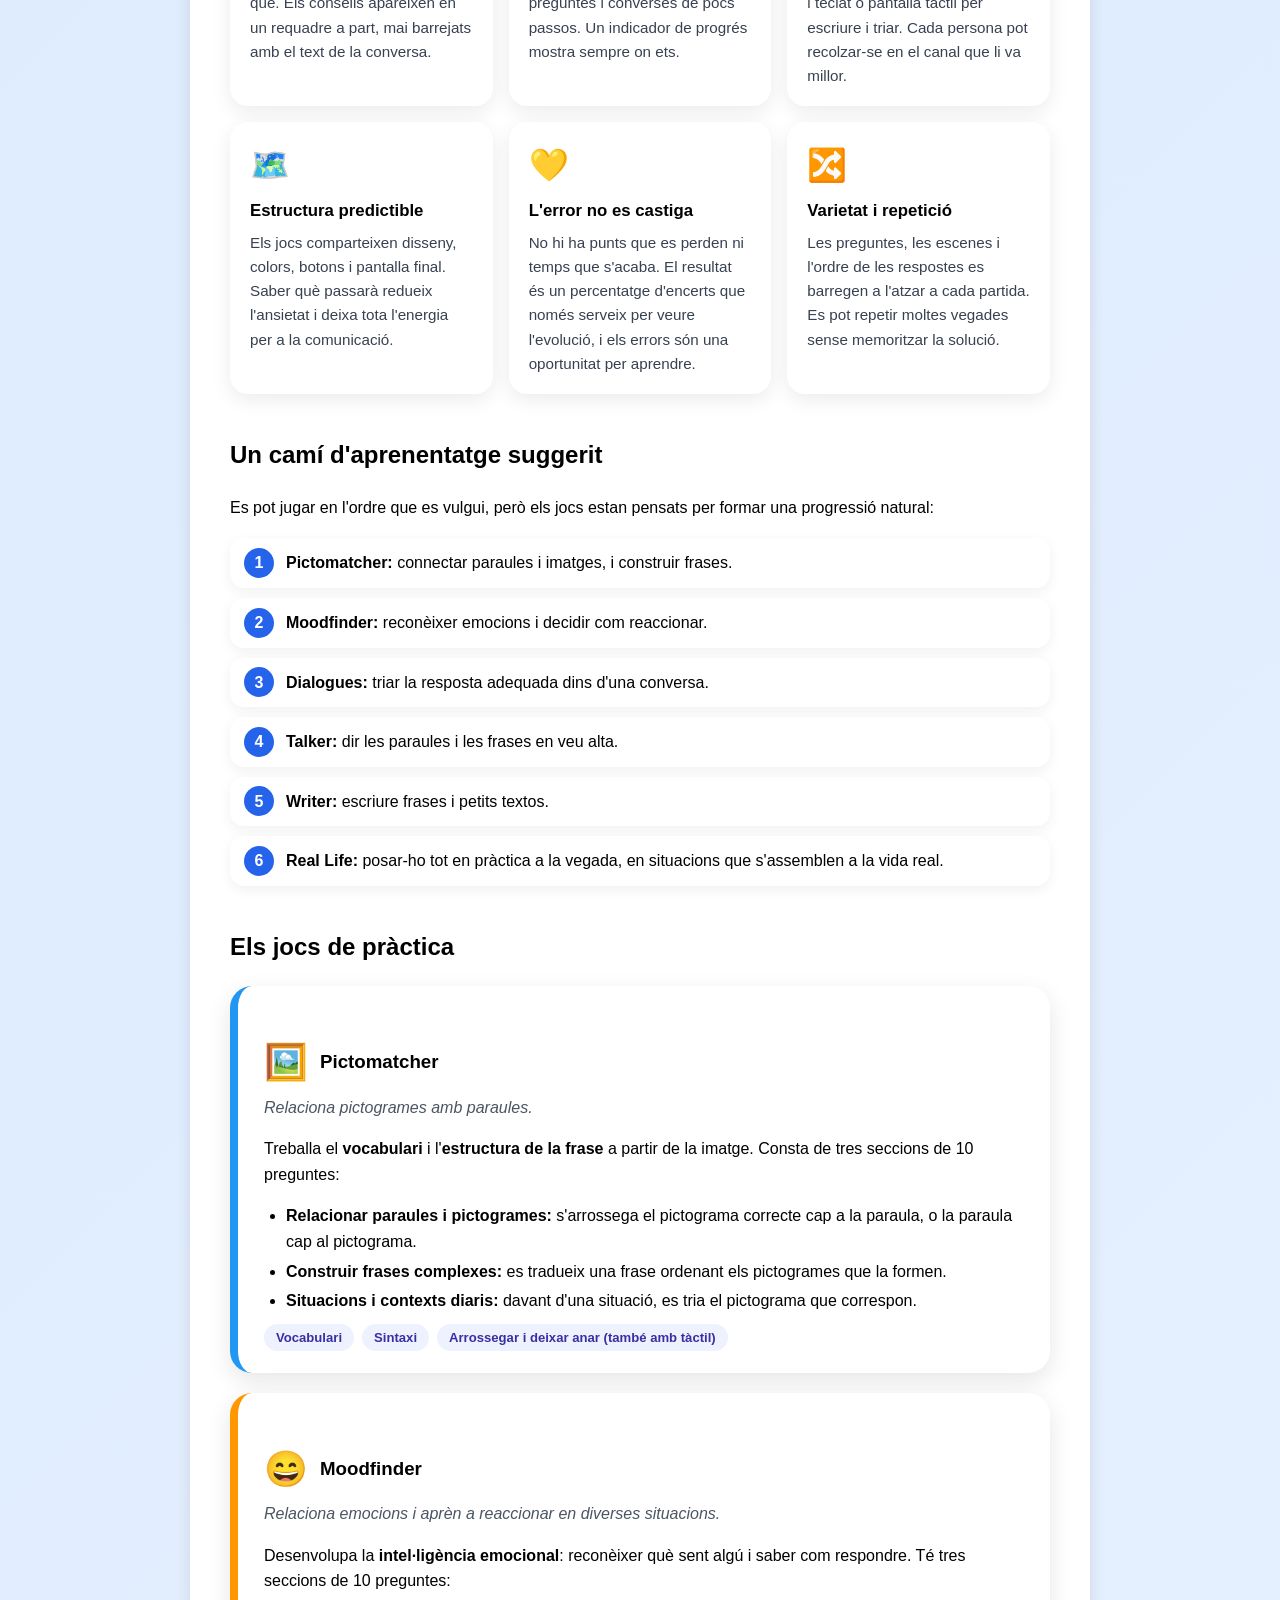
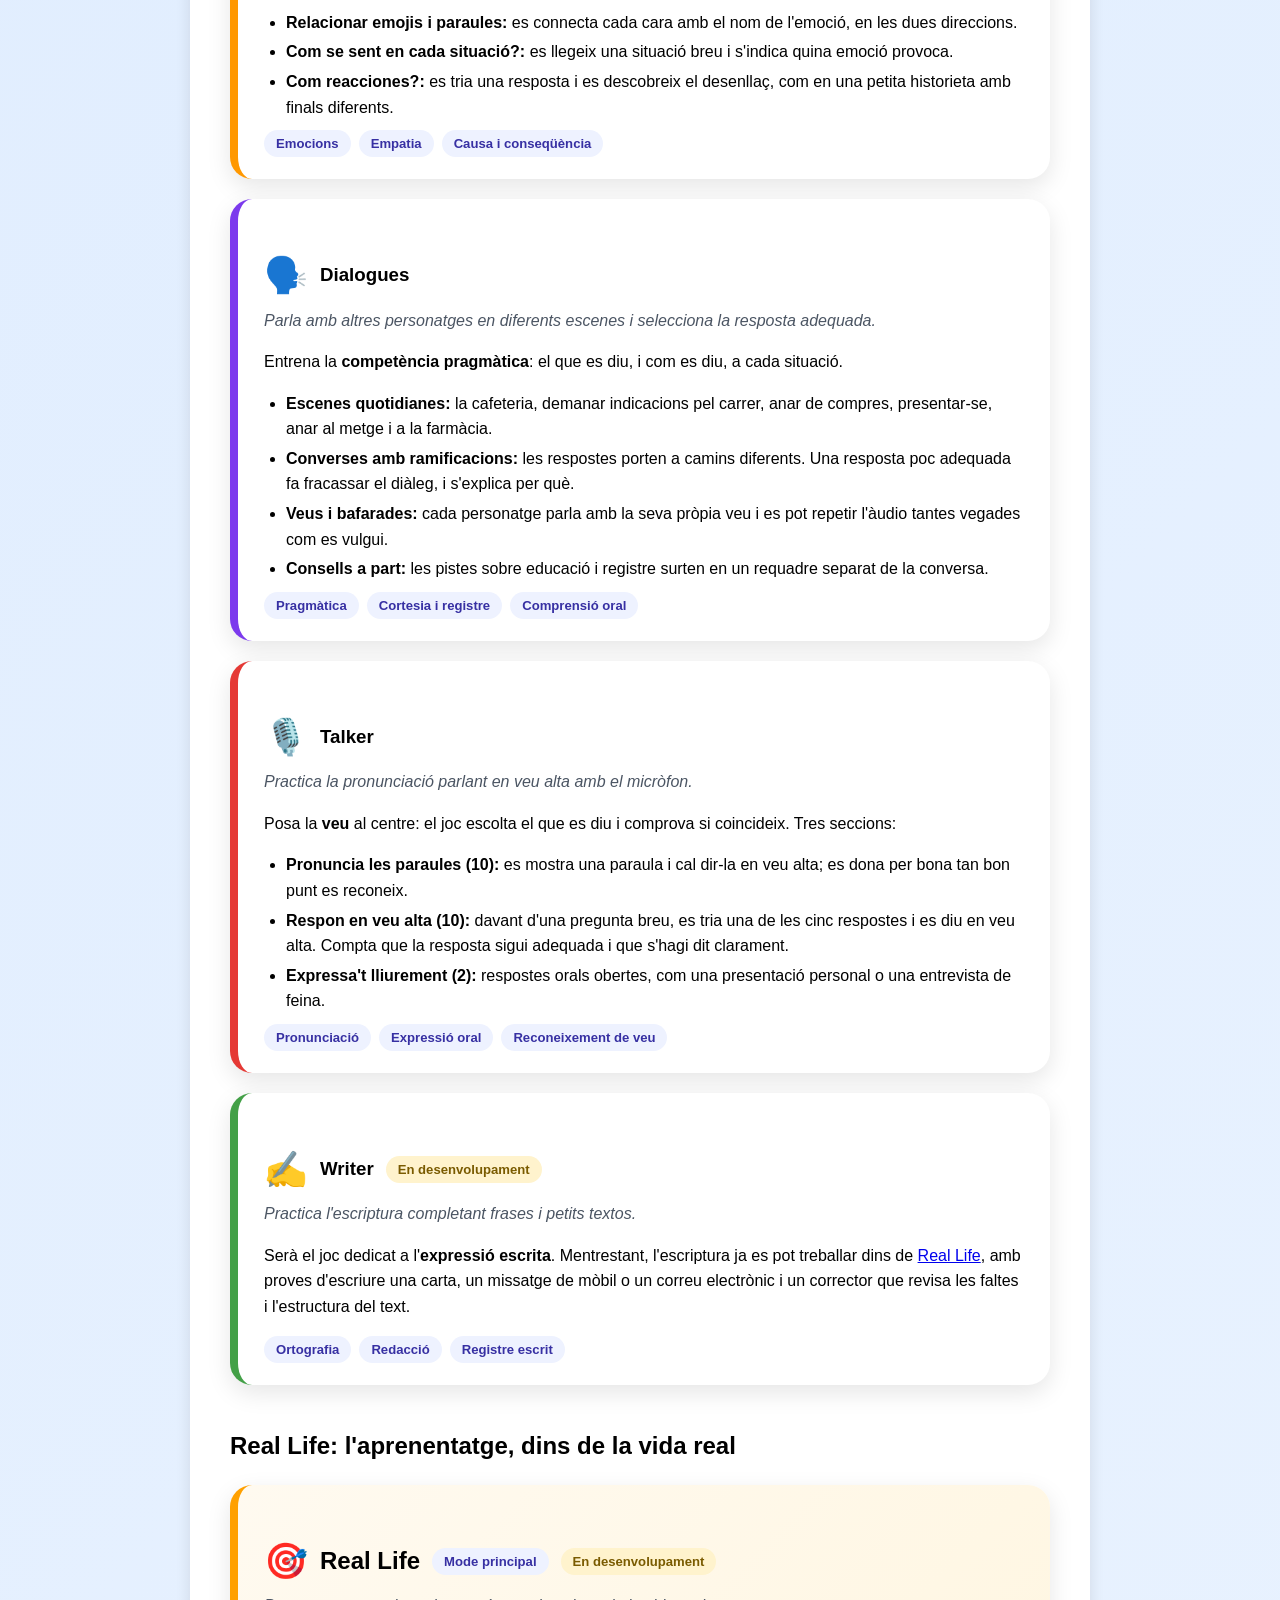
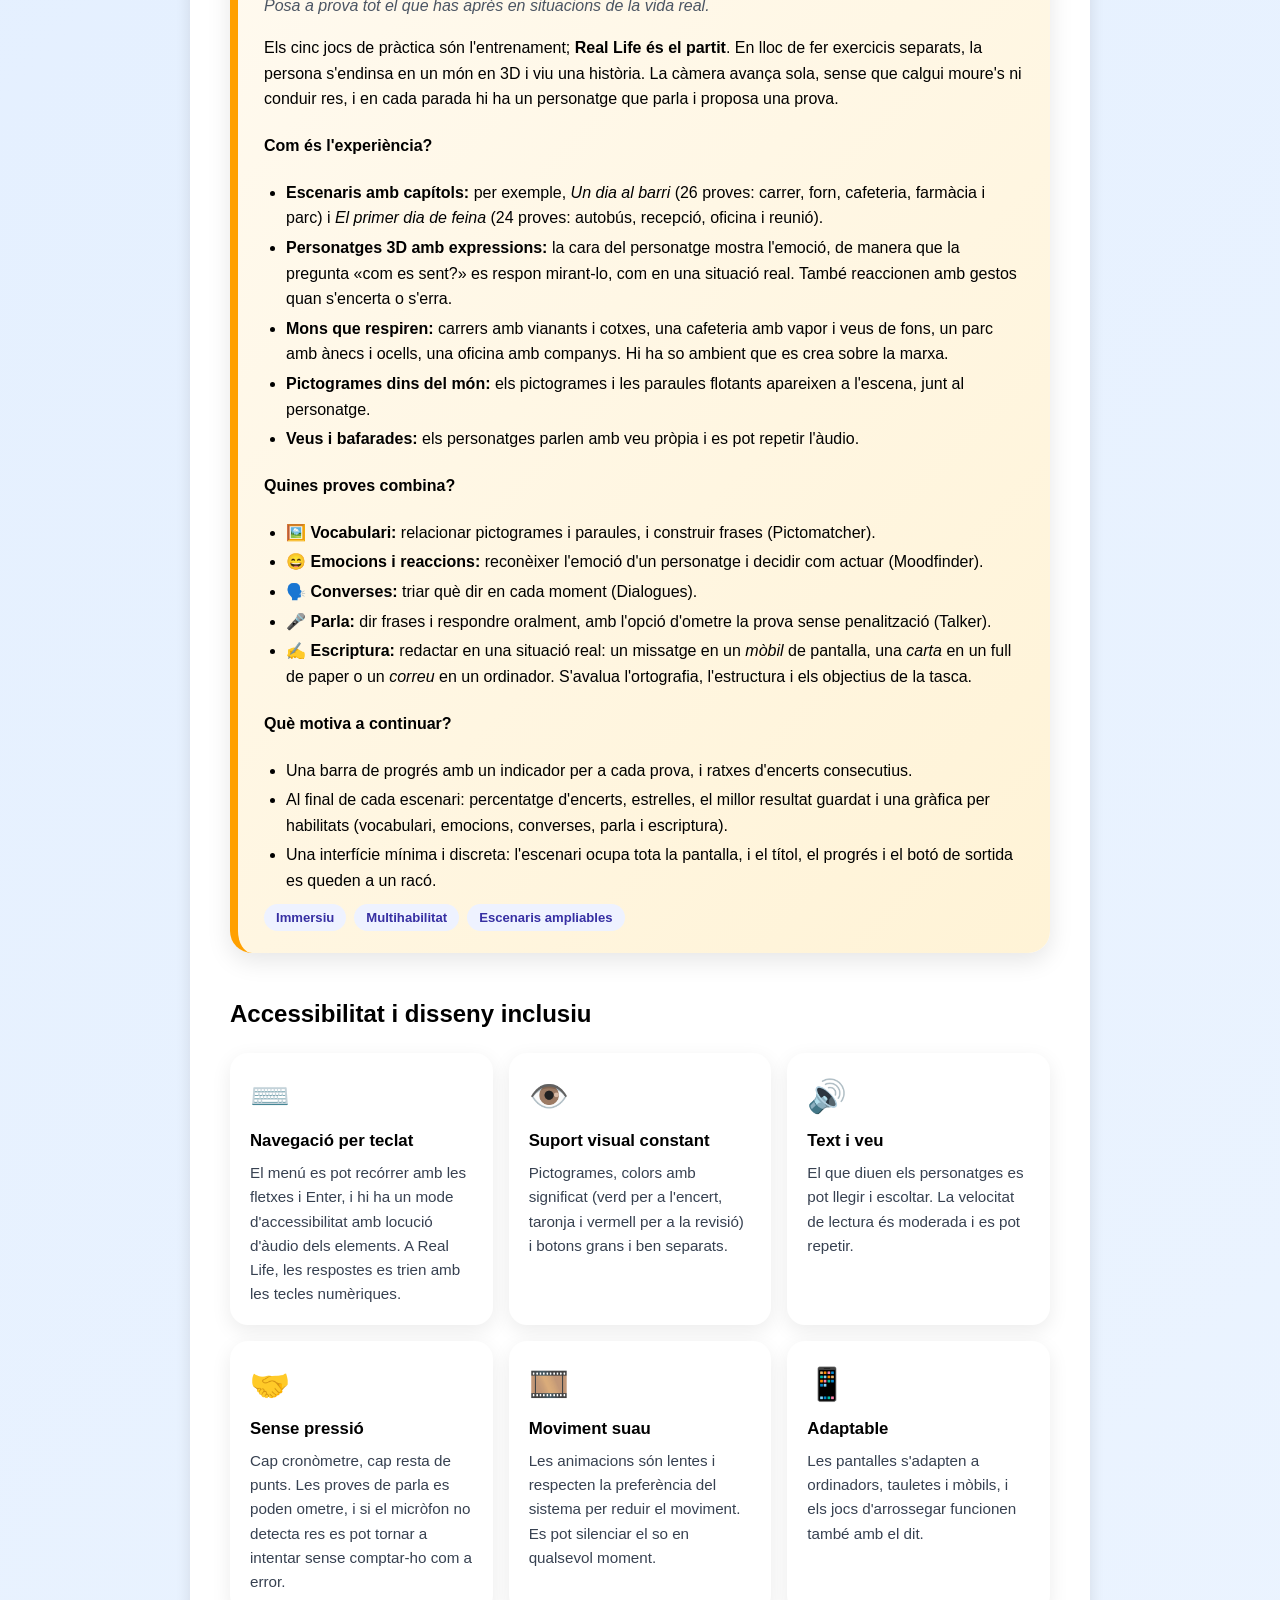
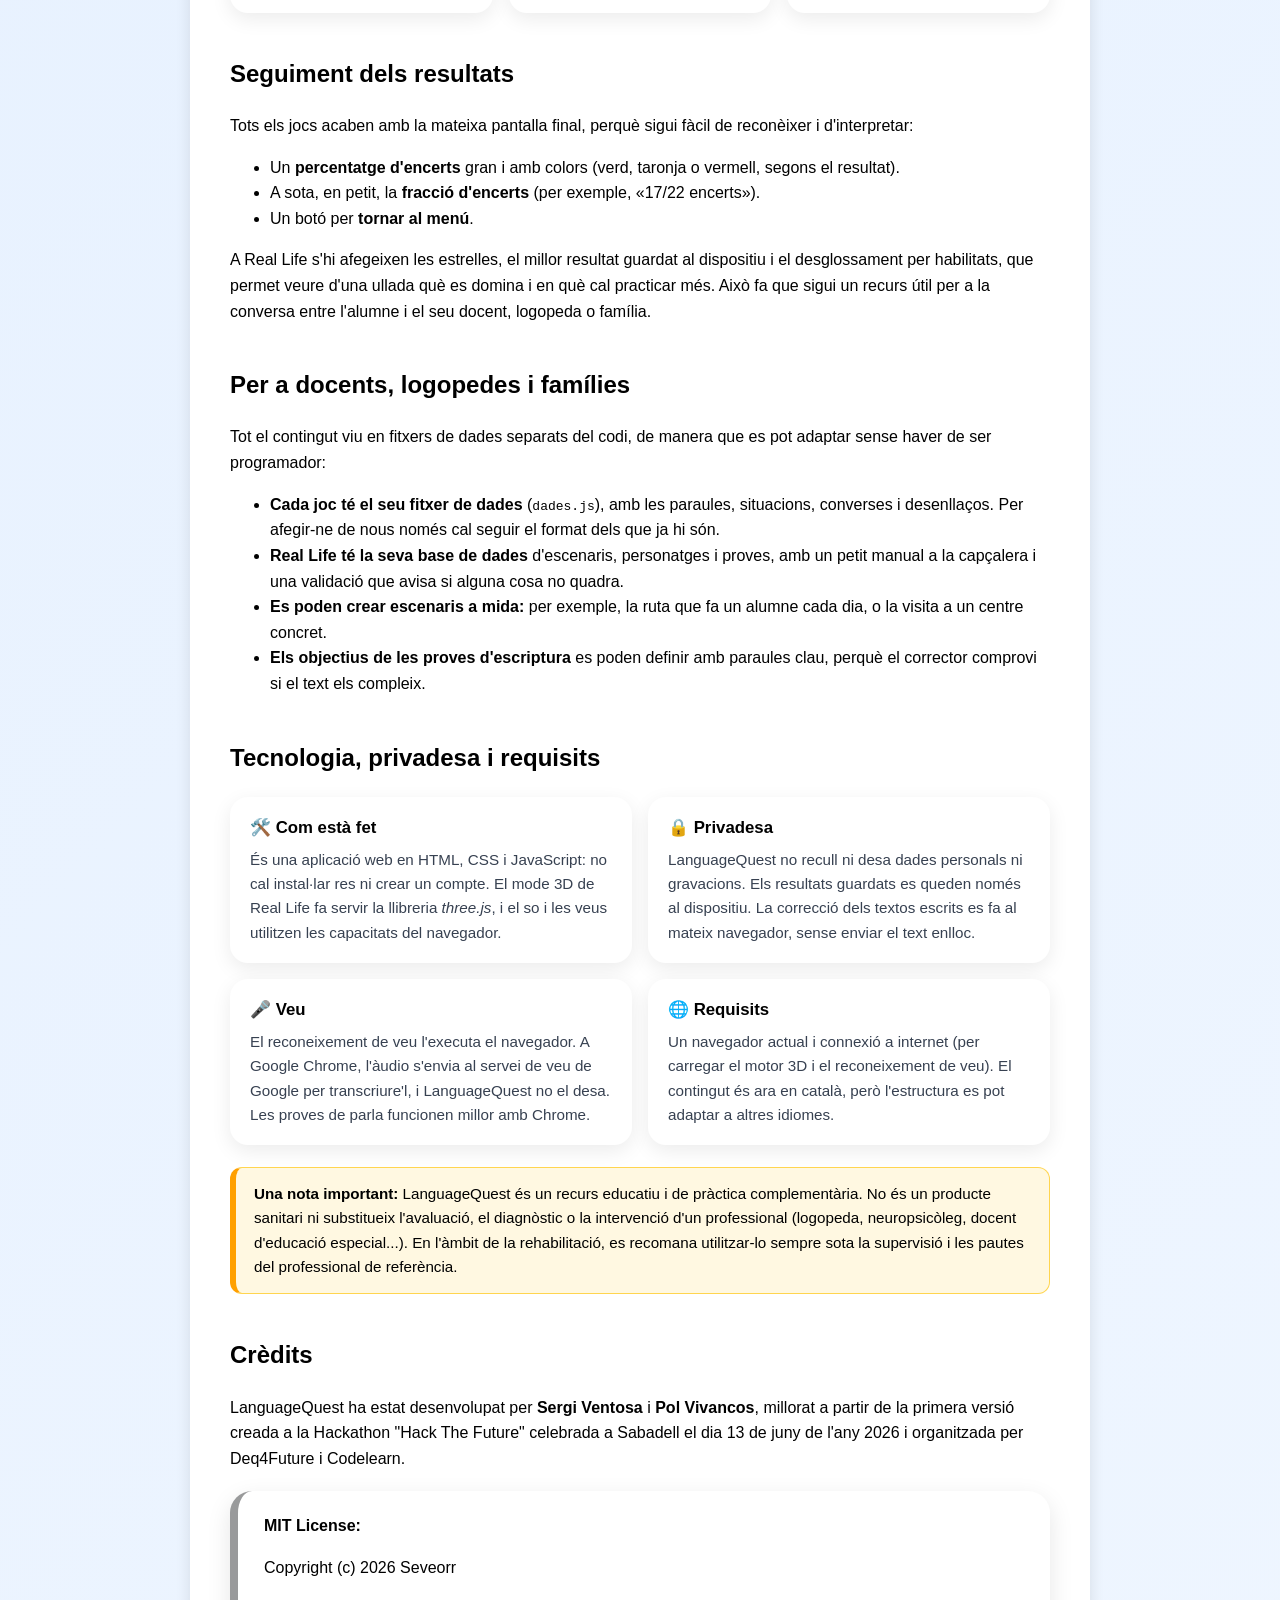
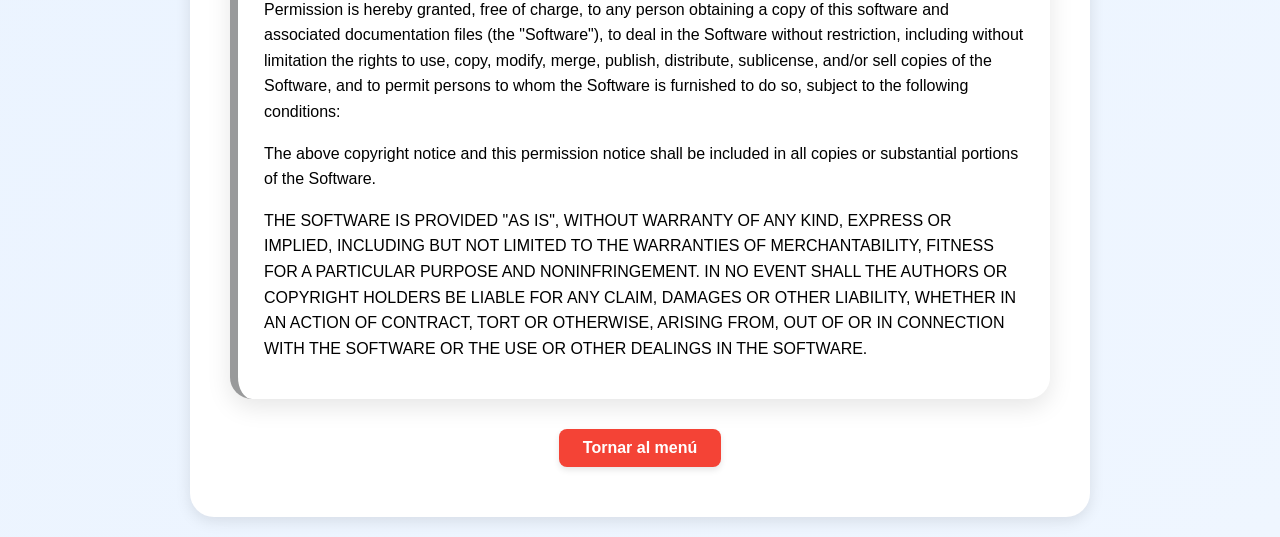
==== commit 16a5bbde: "Crèdits Descripció" ====
--- a/description/index.html
+++ b/description/index.html
@@ -6,39 +6,6 @@
     <meta name="viewport" content="width=device-width, initial-scale=1.0">
     <title>LanguageQuest | Aprèn i comunica't</title>
     <link rel="stylesheet" href="style.css">
-    <style>
-        /* Estils addicionals d'aquesta pàgina (no depenen del style.css) */
-        #descripcio { text-align: left; line-height: 1.6; }
-        #descripcio h2 { margin-top: 42px; }
-        #descripcio h3 { margin-top: 26px; }
-        .lead { font-size: 1.1rem; }
-        .toc { display: flex; flex-wrap: wrap; gap: 8px; justify-content: center; margin: 22px 0 6px; }
-        .toc a { text-decoration: none; color: var(--primary, #2563eb); background: #e8efff; padding: 6px 14px; border-radius: 20px; font-weight: bold; font-size: .9rem; transition: .2s; }
-        .toc a:hover, .toc a:focus { background: var(--primary, #2563eb); color: #fff; }
-        .grid { display: grid; grid-template-columns: repeat(auto-fit, minmax(260px, 1fr)); gap: 16px; margin: 18px 0; }
-        .feature { background: #fff; border-radius: 18px; padding: 18px 20px; box-shadow: 0 6px 20px rgba(0, 0, 0, .08); }
-        .feature .ico { font-size: 2rem; display: block; margin-bottom: 6px; }
-        .feature h4 { margin: 0 0 6px; font-size: 1.05rem; }
-        .feature p { margin: 0; font-size: .95rem; color: #374151; }
-        .steps { counter-reset: s; list-style: none; padding: 0; margin: 18px 0; display: grid; gap: 10px; }
-        .steps li { counter-increment: s; background: #fff; border-radius: 14px; padding: 12px 16px 12px 56px; position: relative; box-shadow: 0 4px 14px rgba(0, 0, 0, .06); }
-        .steps li::before { content: counter(s); position: absolute; left: 14px; top: 50%; transform: translateY(-50%); width: 30px; height: 30px; border-radius: 50%; background: var(--primary, #2563eb); color: #fff; font-weight: bold; display: flex; align-items: center; justify-content: center; }
-        .game { background: #fff; border-radius: 22px; padding: 22px 26px; margin: 20px 0; box-shadow: 0 8px 25px rgba(0, 0, 0, .1); border-left: 8px solid var(--accent, #2563eb); }
-        .game h3 { margin: 0 0 4px; display: flex; align-items: center; gap: 12px; flex-wrap: wrap; }
-        .game h3 .em { font-size: 2.2rem; }
-        .game .what { margin: 0 0 10px; color: #4b5563; font-style: italic; }
-        .game ul { margin: 8px 0 0; padding-left: 22px; }
-        .game li { margin: 4px 0; }
-        .chips { display: flex; flex-wrap: wrap; gap: 8px; margin: 10px 0 0; }
-        .chip { background: #eef2ff; color: #3730a3; border-radius: 14px; padding: 3px 12px; font-size: .82rem; font-weight: bold; }
-        .chip.soon { background: #fff3cd; color: #7a5b00; }
-        .reallife { --accent: #FFA000; background: linear-gradient(135deg, #fffaf0, #fff3d6); border-left-width: 8px; }
-        .reallife h3 { font-size: 1.5rem; }
-        .note { background: #fff8e1; border: 1px solid #ffd54f; border-left: 6px solid #ffa000; border-radius: 12px; padding: 14px 18px; margin: 22px 0; font-size: .95rem; }
-        .note.info { background: #eef6ff; border-color: #93c5fd; border-left-color: #2563eb; }
-        .twocol { display: grid; grid-template-columns: repeat(auto-fit, minmax(280px, 1fr)); gap: 16px; }
-        .btn-row { text-align: center; margin: 30px 0 10px; }
-    </style>
 </head>
 
 <body>
@@ -60,6 +27,7 @@
             <a href="#resultats">Resultats</a>
             <a href="#docents">Per a docents</a>
             <a href="#tecnologia">Tecnologia i privadesa</a>
+            <a href="#crèdits">Crèdits</a>
         </nav>
 
         <section id="descripcio">
@@ -143,7 +111,7 @@
                 <li><strong>Moodfinder:</strong> reconèixer emocions i decidir com reaccionar.</li>
                 <li><strong>Dialogues:</strong> triar la resposta adequada dins d'una conversa.</li>
                 <li><strong>Talker:</strong> dir les paraules i les frases en veu alta.</li>
-                <li><strong>Writter:</strong> escriure frases i petits textos.</li>
+                <li><strong>Writer:</strong> escriure frases i petits textos.</li>
                 <li><strong>Real Life:</strong> posar-ho tot en pràctica a la vegada, en situacions que s'assemblen a la vida real.</li>
             </ol>
 
@@ -201,7 +169,7 @@
             </article>
 
             <article class="game" style="--accent:#43a047">
-                <h3><span class="em">✍️</span> Writter <span class="chip soon">En desenvolupament</span></h3>
+                <h3><span class="em">✍️</span> Writer <span class="chip soon">En desenvolupament</span></h3>
                 <p class="what">Practica l'escriptura completant frases i petits textos.</p>
                 <p>Serà el joc dedicat a l'<strong>expressió escrita</strong>. Mentrestant, l'escriptura ja es pot treballar
                     dins de <a href="#reallife">Real Life</a>, amb proves d'escriure una carta, un missatge de mòbil o un correu
@@ -211,7 +179,7 @@
 
             <h2 id="reallife">Real Life: l'aprenentatge, dins de la vida real</h2>
             <article class="game reallife">
-                <h3><span class="em">🎯</span> Real Life <span class="chip">Mode principal</span></h3>
+                <h3><span class="em">🎯</span> Real Life <span class="chip">Mode principal</span> <span class="chip soon">En desenvolupament</span> </h3>
                 <p class="what">Posa a prova tot el que has après en situacions de la vida real.</p>
                 <p>Els cinc jocs de pràctica són l'entrenament; <strong>Real Life és el partit</strong>. En lloc de fer
                     exercicis separats, la persona s'endinsa en un món en 3D i viu una història. La càmera avança sola,
@@ -317,6 +285,36 @@
                 utilitzar-lo sempre sota la supervisió i les pautes del professional de referència.
             </div>
 
+            <h2 id="crèdits">Crèdits</h2>
+
+            <p>LanguageQuest ha estat desenvolupat per <b>Sergi Ventosa</b> i <b>Pol Vivancos</b>, millorat a partir de 
+                la primera versió creada a la Hackathon "Hack The Future" celebrada a Sabadell el dia 13 de juny 
+                de l'any 2026 i organitzada per Deq4Future i Codelearn.</p>
+
+            <article class="game" style="--accent:#999a9b">
+                <strong>MIT License:</strong> 
+
+                <p>Copyright (c) 2026 Seveorr</p>
+
+                <p>Permission is hereby granted, free of charge, to any person obtaining a copy
+                of this software and associated documentation files (the "Software"), to deal
+                in the Software without restriction, including without limitation the rights
+                to use, copy, modify, merge, publish, distribute, sublicense, and/or sell
+                copies of the Software, and to permit persons to whom the Software is
+                furnished to do so, subject to the following conditions:</p>
+
+                <p>The above copyright notice and this permission notice shall be included in all
+                copies or substantial portions of the Software.</p>
+
+                <p>THE SOFTWARE IS PROVIDED "AS IS", WITHOUT WARRANTY OF ANY KIND, EXPRESS OR
+                IMPLIED, INCLUDING BUT NOT LIMITED TO THE WARRANTIES OF MERCHANTABILITY,
+                FITNESS FOR A PARTICULAR PURPOSE AND NONINFRINGEMENT. IN NO EVENT SHALL THE
+                AUTHORS OR COPYRIGHT HOLDERS BE LIABLE FOR ANY CLAIM, DAMAGES OR OTHER
+                LIABILITY, WHETHER IN AN ACTION OF CONTRACT, TORT OR OTHERWISE, ARISING FROM,
+                OUT OF OR IN CONNECTION WITH THE SOFTWARE OR THE USE OR OTHER DEALINGS IN THE
+                SOFTWARE.</p>
+            </article>
+
             <div class="btn-row">
                 <button class="btn-exit" onClick="window.location.href='../menu/index.html'">Tornar al menú</button>
             </div>
--- a/description/style.css
+++ b/description/style.css
@@ -114,7 +114,8 @@
     text-decoration: none;
     color: inherit;
     display: inline-block;
-    transition: transform 0.3s ease; /* Suavitzat de l'animació */
+    transition: transform 0.3s ease;
+    /* Suavitzat de l'animació */
 }
 
 .title-link:hover {
@@ -123,4 +124,206 @@
 
 .title-link h1 {
     margin: 0;
+}
+
+#descripcio {
+    text-align: left;
+    line-height: 1.6;
+}
+
+#descripcio h2 {
+    margin-top: 42px;
+}
+
+#descripcio h3 {
+    margin-top: 26px;
+}
+
+.lead {
+    font-size: 1.1rem;
+}
+
+.toc {
+    display: flex;
+    flex-wrap: wrap;
+    gap: 8px;
+    justify-content: center;
+    margin: 22px 0 6px;
+}
+
+.toc a {
+    text-decoration: none;
+    color: var(--primary, #2563eb);
+    background: #e8efff;
+    padding: 6px 14px;
+    border-radius: 20px;
+    font-weight: bold;
+    font-size: .9rem;
+    transition: .2s;
+}
+
+.toc a:hover,
+.toc a:focus {
+    background: var(--primary, #2563eb);
+    color: #fff;
+}
+
+.grid {
+    display: grid;
+    grid-template-columns: repeat(auto-fit, minmax(260px, 1fr));
+    gap: 16px;
+    margin: 18px 0;
+}
+
+.feature {
+    background: #fff;
+    border-radius: 18px;
+    padding: 18px 20px;
+    box-shadow: 0 6px 20px rgba(0, 0, 0, .08);
+}
+
+.feature .ico {
+    font-size: 2rem;
+    display: block;
+    margin-bottom: 6px;
+}
+
+.feature h4 {
+    margin: 0 0 6px;
+    font-size: 1.05rem;
+}
+
+.feature p {
+    margin: 0;
+    font-size: .95rem;
+    color: #374151;
+}
+
+.steps {
+    counter-reset: s;
+    list-style: none;
+    padding: 0;
+    margin: 18px 0;
+    display: grid;
+    gap: 10px;
+}
+
+.steps li {
+    counter-increment: s;
+    background: #fff;
+    border-radius: 14px;
+    padding: 12px 16px 12px 56px;
+    position: relative;
+    box-shadow: 0 4px 14px rgba(0, 0, 0, .06);
+}
+
+.steps li::before {
+    content: counter(s);
+    position: absolute;
+    left: 14px;
+    top: 50%;
+    transform: translateY(-50%);
+    width: 30px;
+    height: 30px;
+    border-radius: 50%;
+    background: var(--primary, #2563eb);
+    color: #fff;
+    font-weight: bold;
+    display: flex;
+    align-items: center;
+    justify-content: center;
+}
+
+.game {
+    background: #fff;
+    border-radius: 22px;
+    padding: 22px 26px;
+    margin: 20px 0;
+    box-shadow: 0 8px 25px rgba(0, 0, 0, .1);
+    border-left: 8px solid var(--accent, #2563eb);
+}
+
+.game h3 {
+    margin: 0 0 4px;
+    display: flex;
+    align-items: center;
+    gap: 12px;
+    flex-wrap: wrap;
+}
+
+.game h3 .em {
+    font-size: 2.2rem;
+}
+
+.game .what {
+    margin: 0 0 10px;
+    color: #4b5563;
+    font-style: italic;
+}
+
+.game ul {
+    margin: 8px 0 0;
+    padding-left: 22px;
+}
+
+.game li {
+    margin: 4px 0;
+}
+
+.chips {
+    display: flex;
+    flex-wrap: wrap;
+    gap: 8px;
+    margin: 10px 0 0;
+}
+
+.chip {
+    background: #eef2ff;
+    color: #3730a3;
+    border-radius: 14px;
+    padding: 3px 12px;
+    font-size: .82rem;
+    font-weight: bold;
+}
+
+.chip.soon {
+    background: #fff3cd;
+    color: #7a5b00;
+}
+
+.reallife {
+    --accent: #FFA000;
+    background: linear-gradient(135deg, #fffaf0, #fff3d6);
+    border-left-width: 8px;
+}
+
+.reallife h3 {
+    font-size: 1.5rem;
+}
+
+.note {
+    background: #fff8e1;
+    border: 1px solid #ffd54f;
+    border-left: 6px solid #ffa000;
+    border-radius: 12px;
+    padding: 14px 18px;
+    margin: 22px 0;
+    font-size: .95rem;
+}
+
+.note.info {
+    background: #eef6ff;
+    border-color: #93c5fd;
+    border-left-color: #2563eb;
+}
+
+.twocol {
+    display: grid;
+    grid-template-columns: repeat(auto-fit, minmax(280px, 1fr));
+    gap: 16px;
+}
+
+.btn-row {
+    text-align: center;
+    margin: 30px 0 10px;
 }
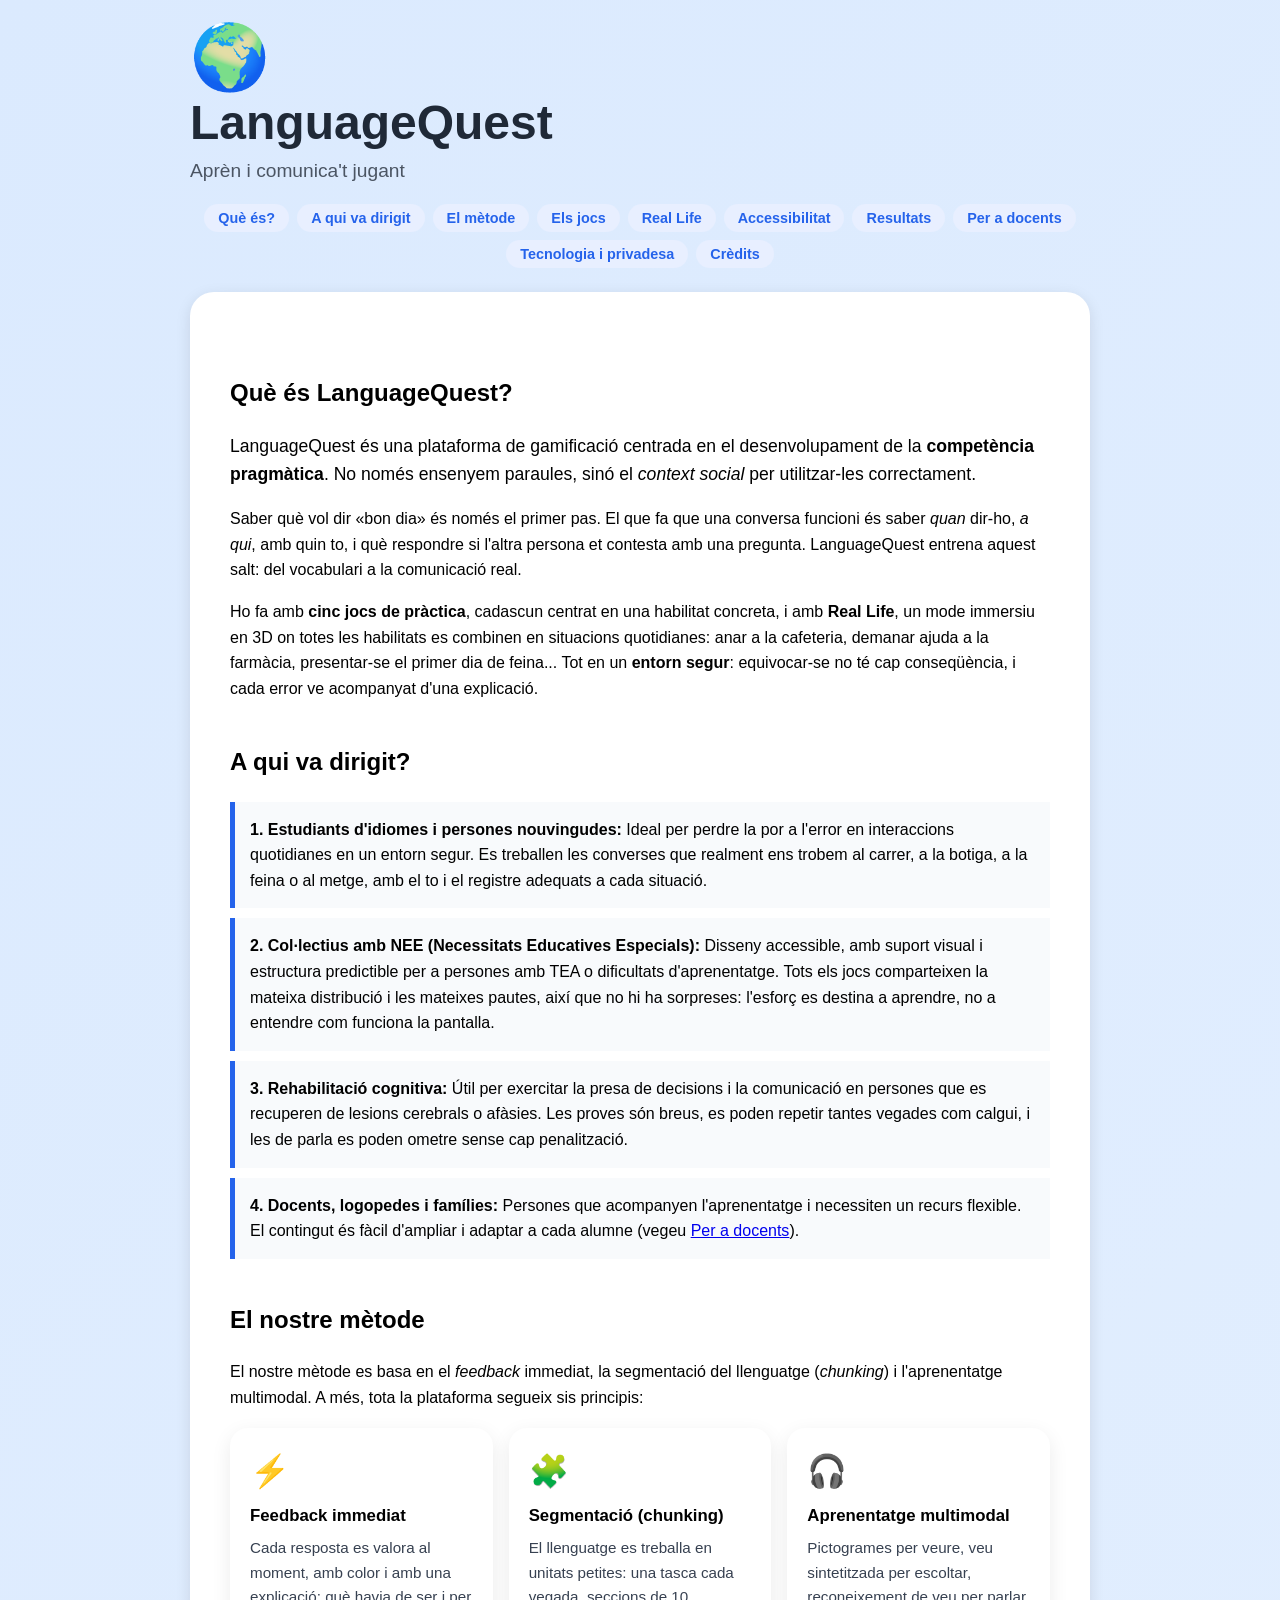
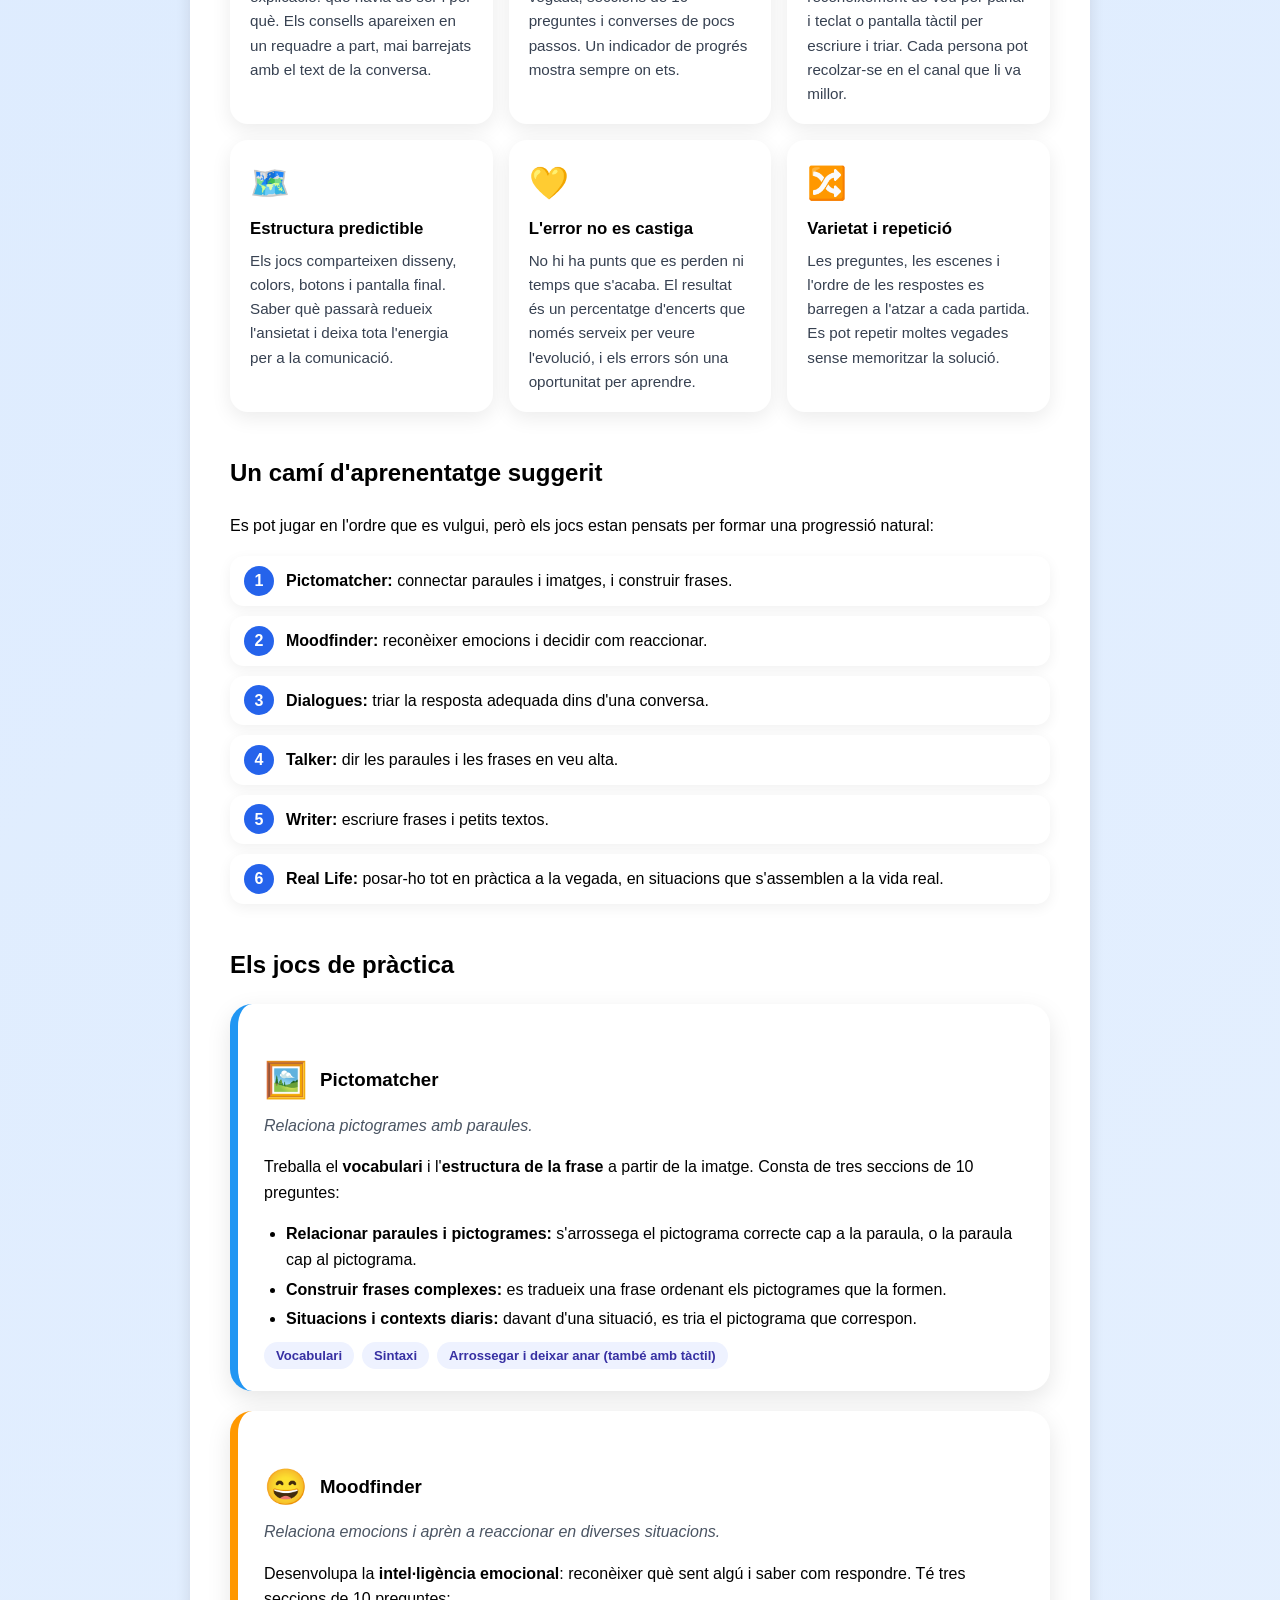
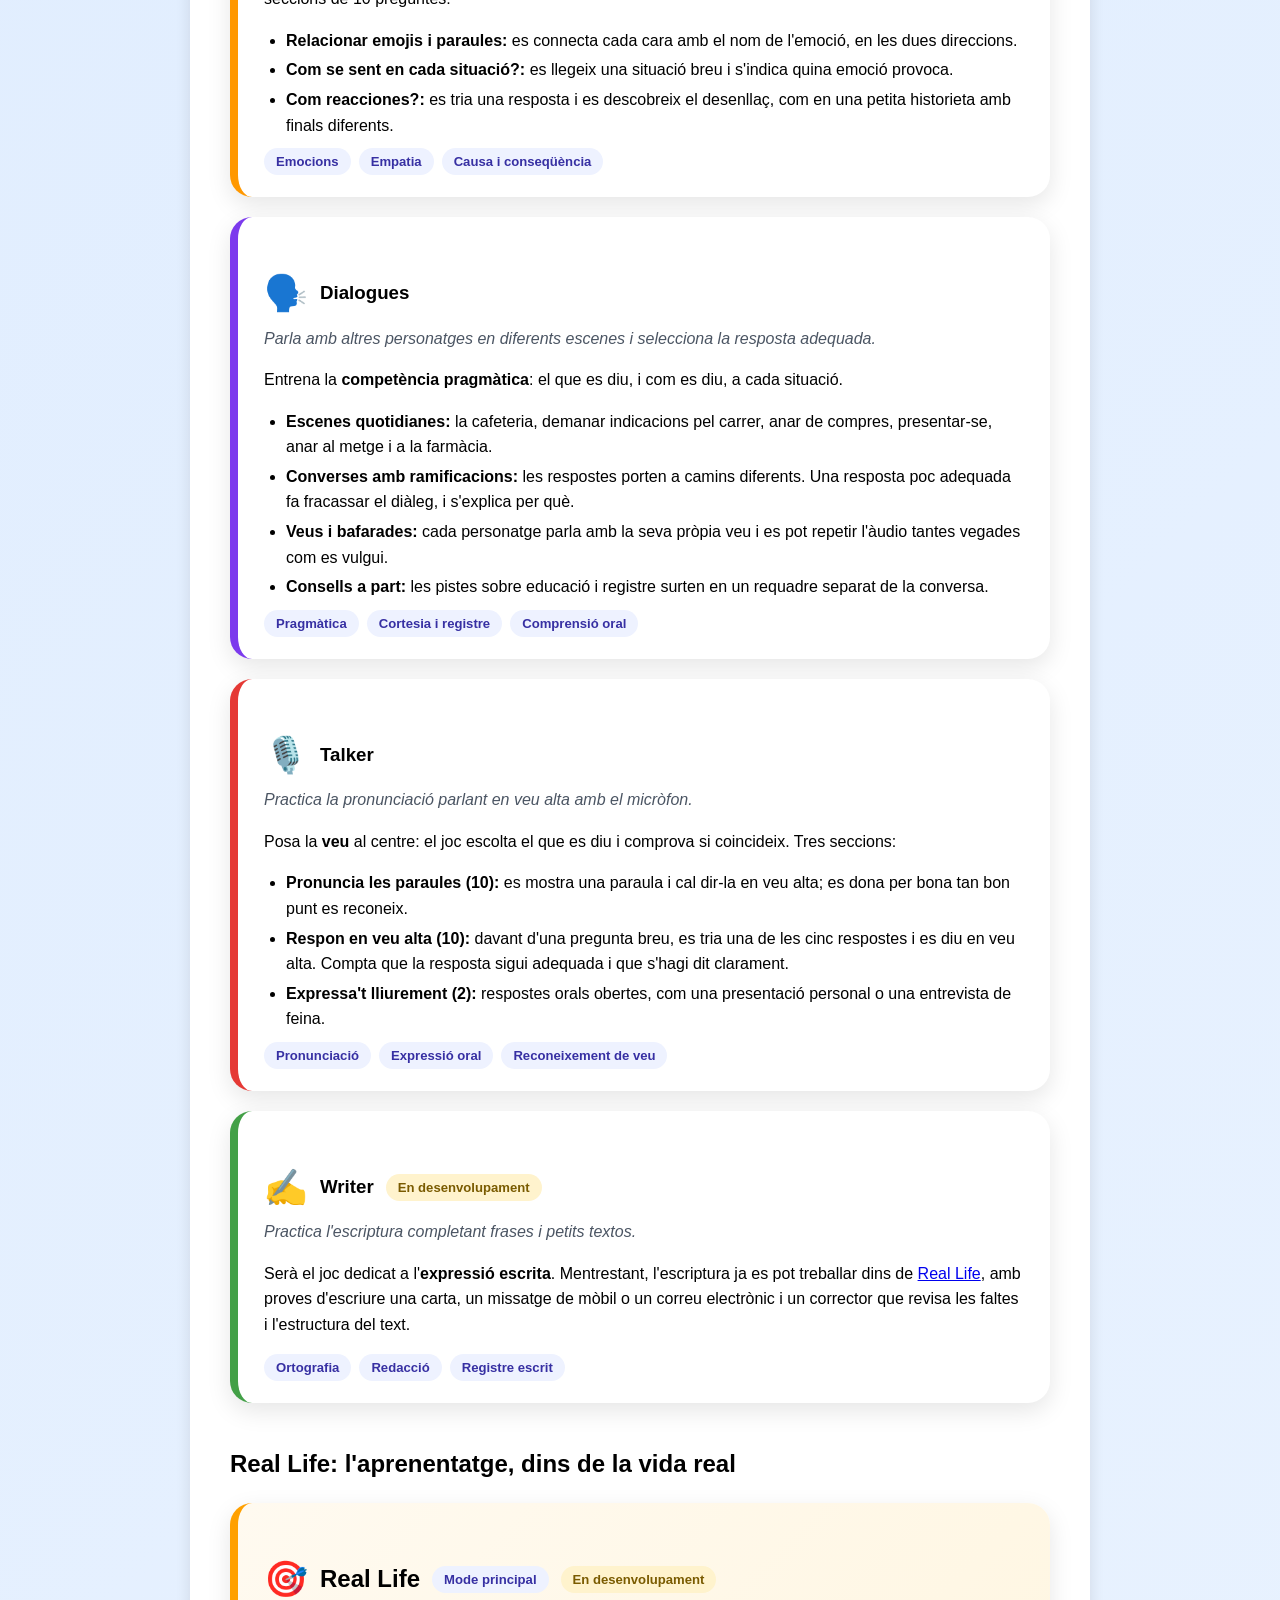
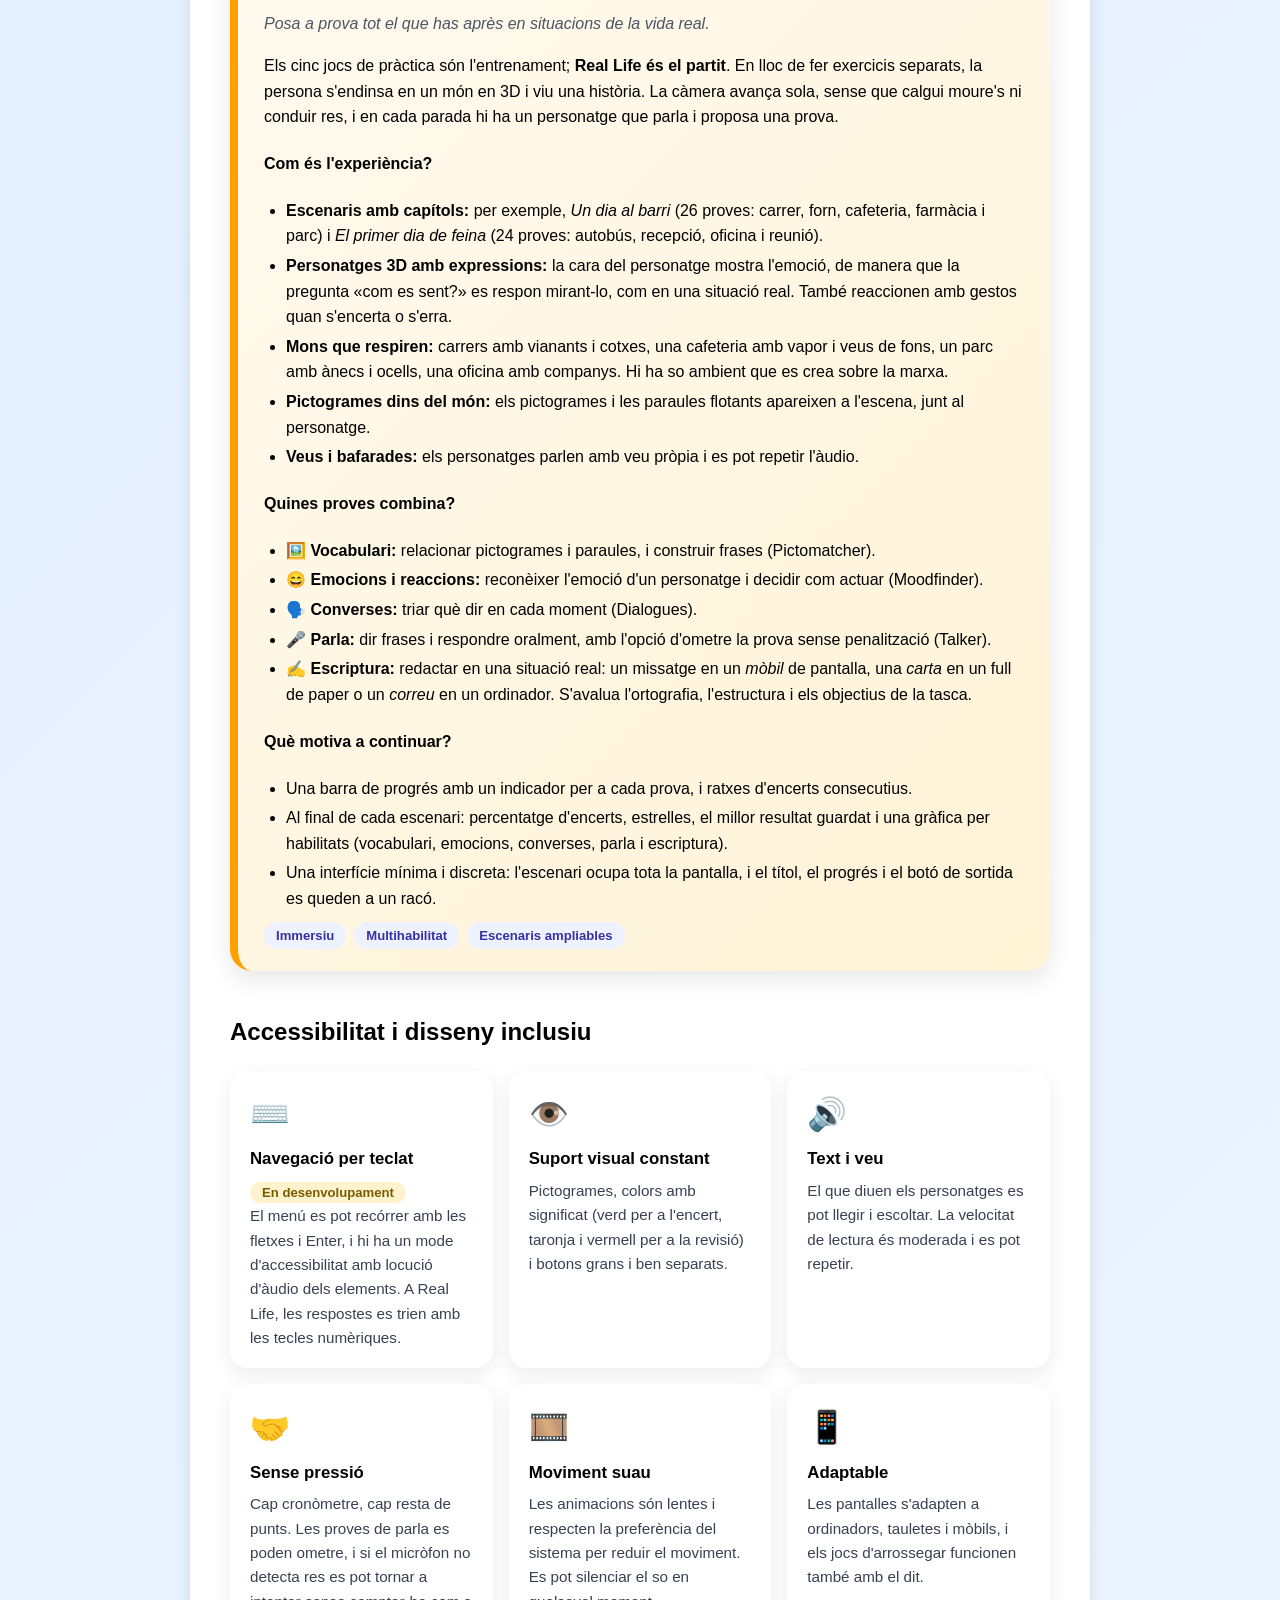
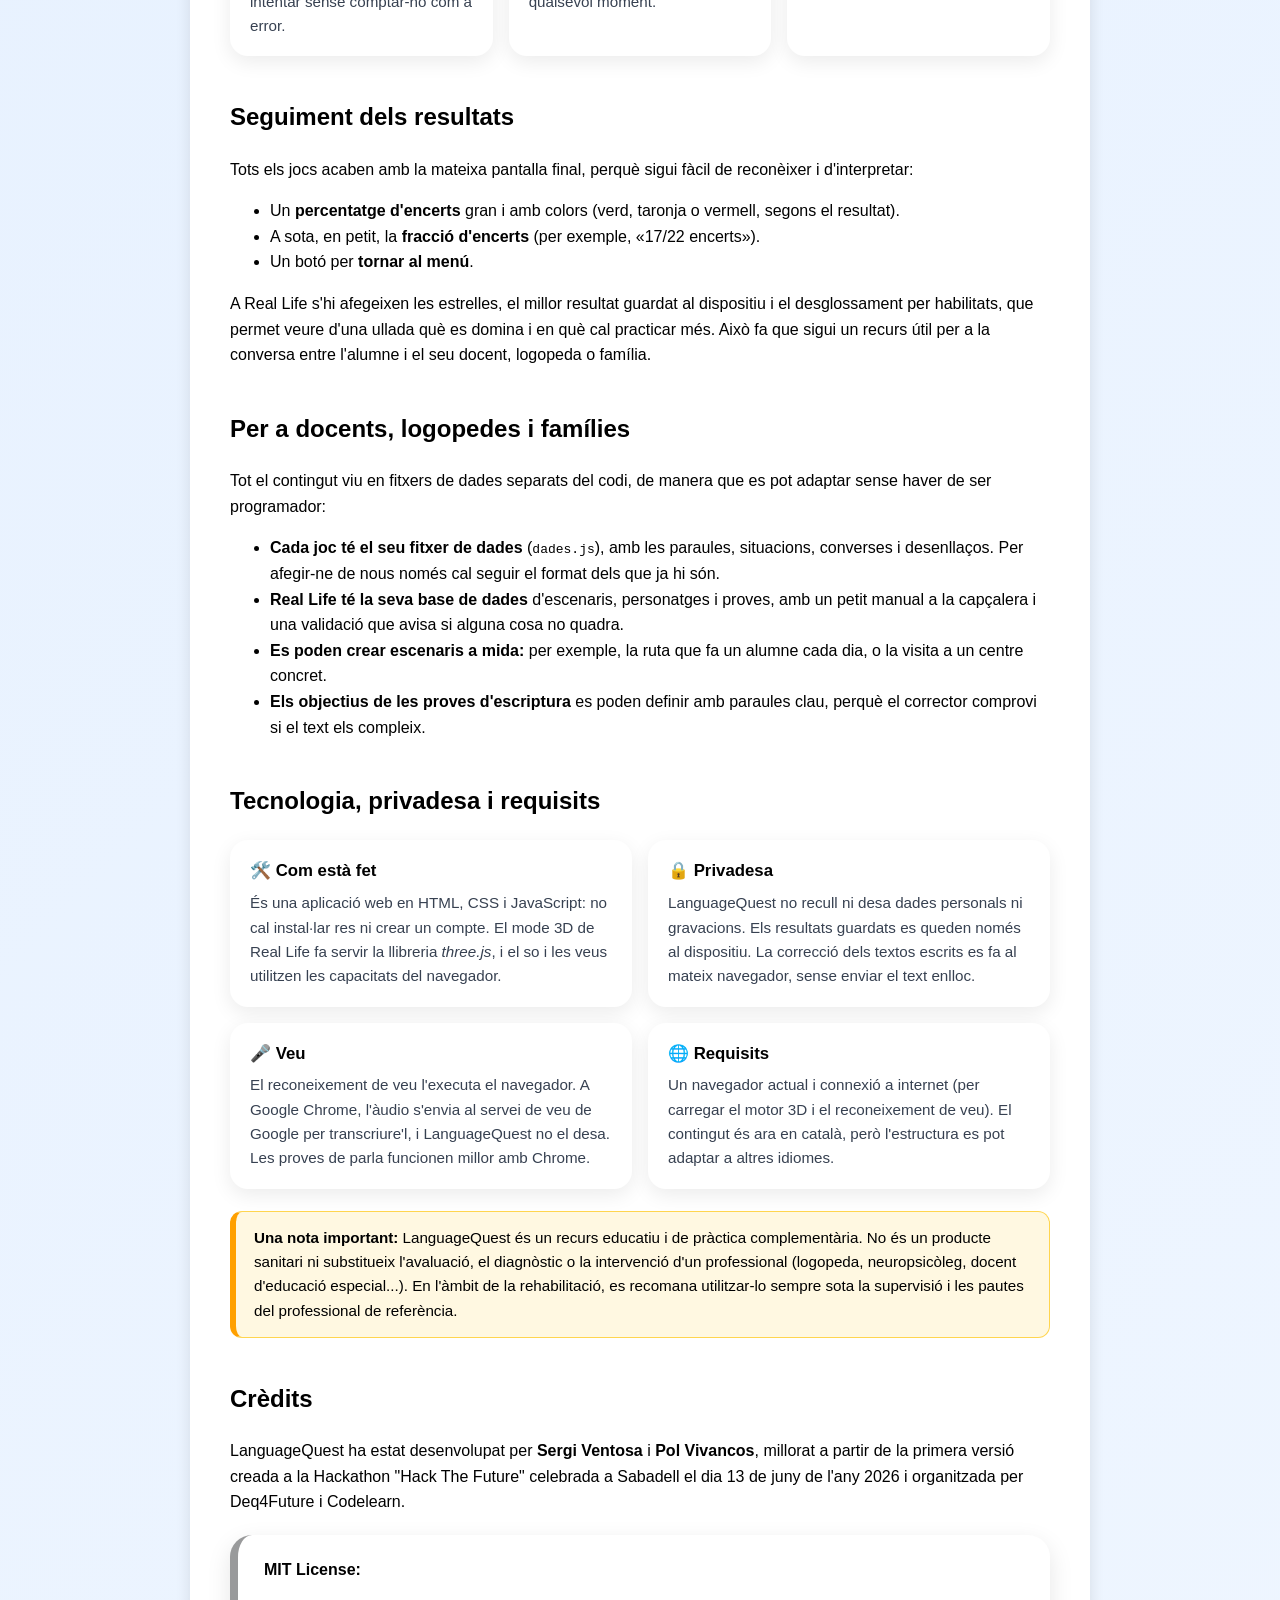
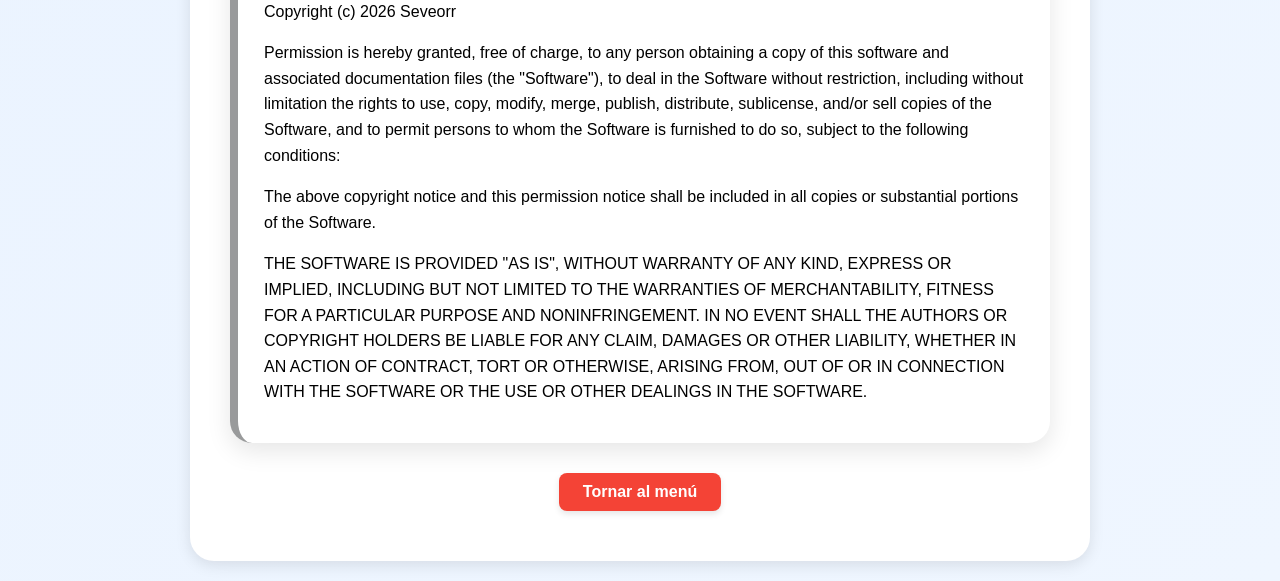
==== commit 25bb3921: "Petites millores d'accessibilitat i de la descripció" ====
--- a/description/index.html
+++ b/description/index.html
@@ -6,6 +6,7 @@
     <meta name="viewport" content="width=device-width, initial-scale=1.0">
     <title>LanguageQuest | Aprèn i comunica't</title>
     <link rel="stylesheet" href="style.css">
+    <link rel="icon" href="data:image/svg+xml,<svg xmlns=%22http://www.w3.org/2000/svg%22 viewBox=%220 0 100 100%22><text x=%2245%22 y=%2280%22 font-size=%2280%22 text-anchor=%22middle%22>🗒️</text></svg>">
 </head>
 
 <body>
@@ -29,6 +30,8 @@
             <a href="#tecnologia">Tecnologia i privadesa</a>
             <a href="#crèdits">Crèdits</a>
         </nav>
+
+        <br>
 
         <section id="descripcio">
             <h2>Què és LanguageQuest?</h2>
@@ -213,6 +216,7 @@
             <div class="grid">
                 <div class="feature"><span class="ico">⌨️</span>
                     <h4>Navegació per teclat</h4>
+                    <span class="chip soon">En desenvolupament</span>
                     <p>El menú es pot recórrer amb les fletxes i Enter, i hi ha un mode d'accessibilitat amb locució d'àudio dels elements. A Real Life, les respostes es trien amb les tecles numèriques.</p>
                 </div>
                 <div class="feature"><span class="ico">👁️</span>
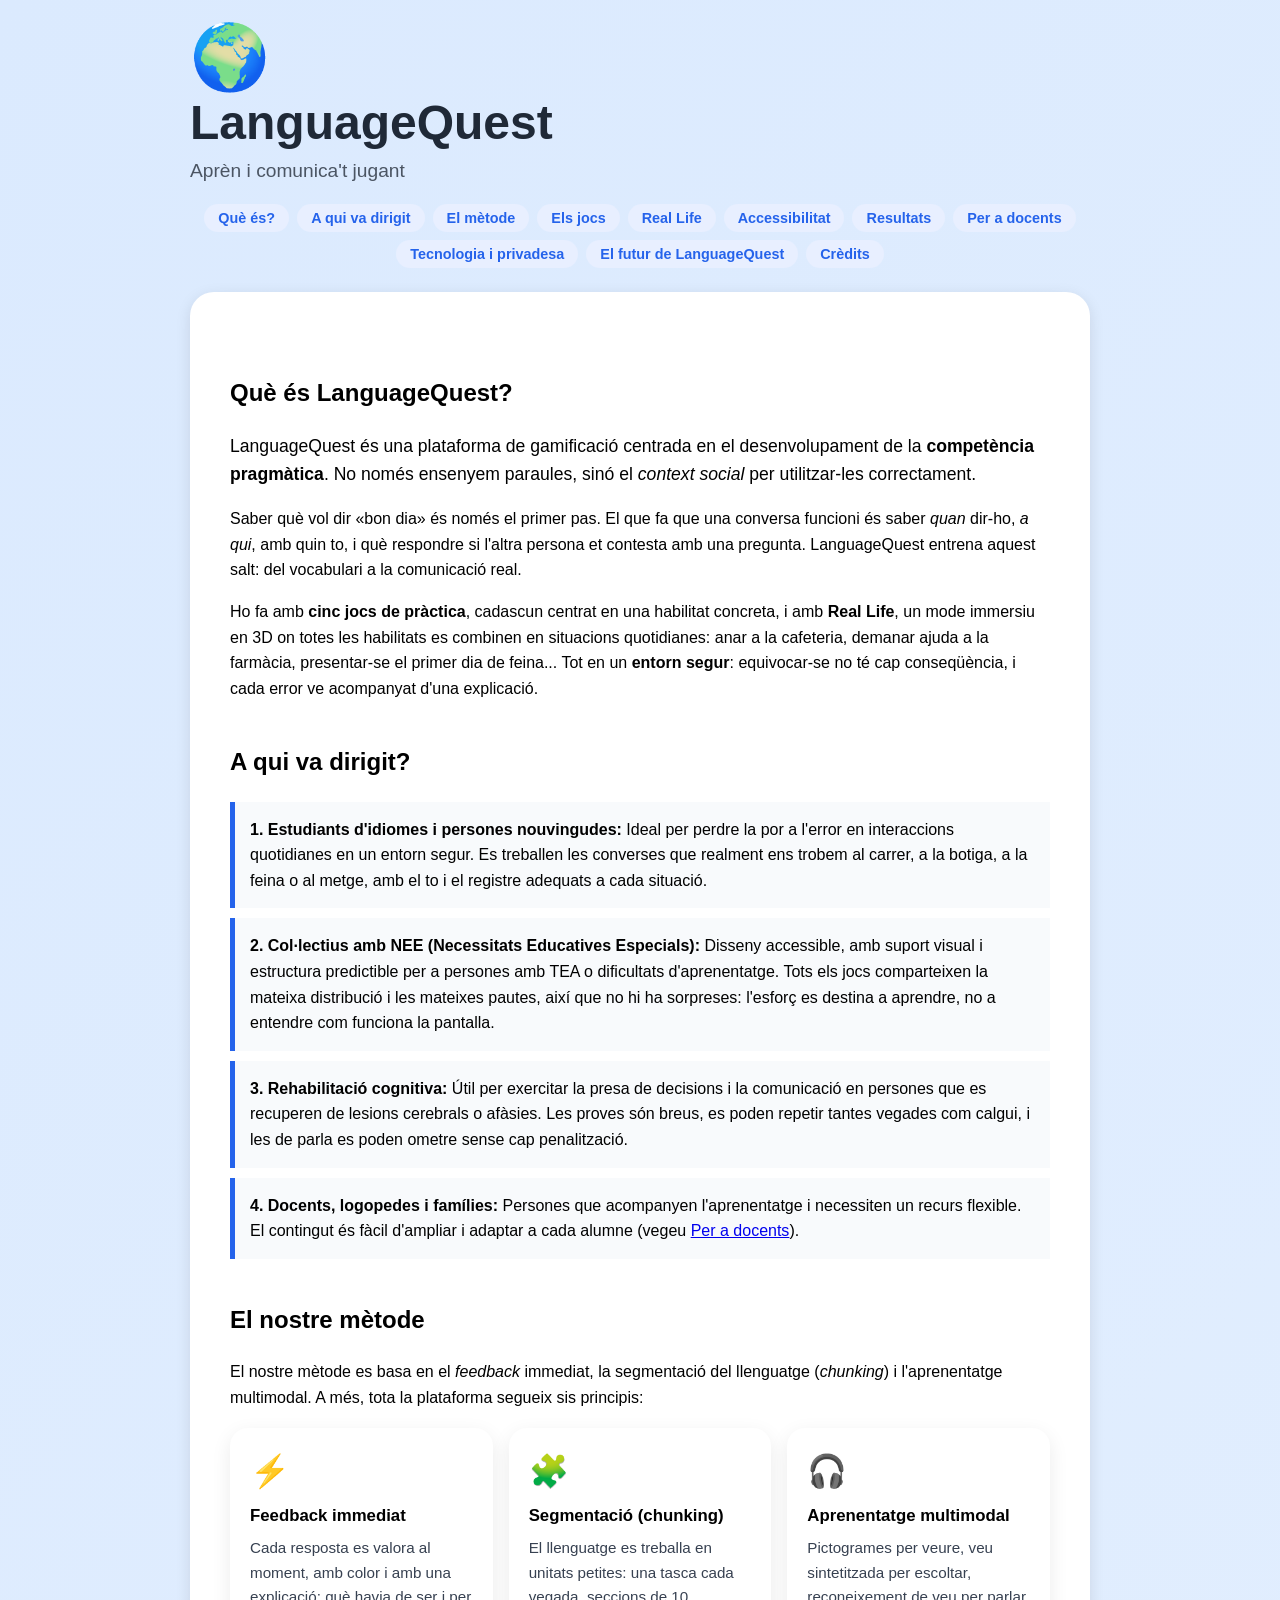
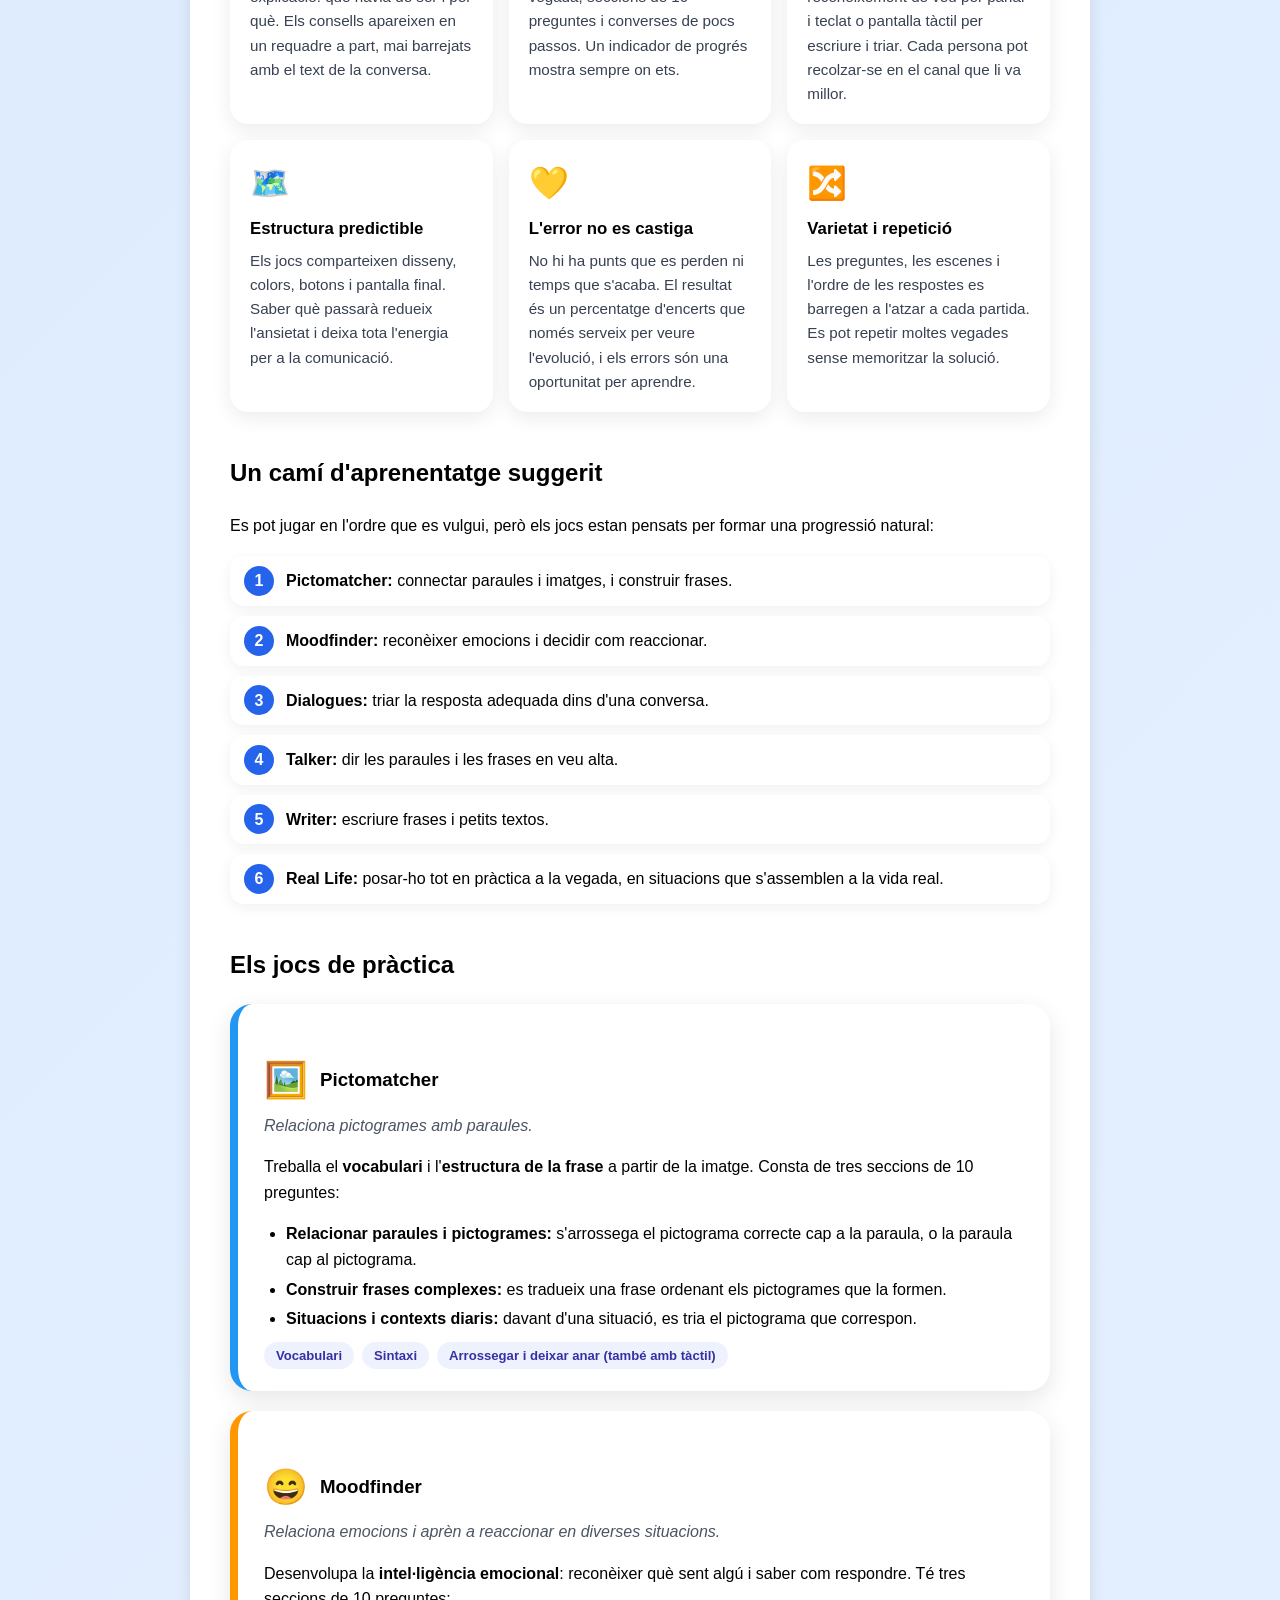
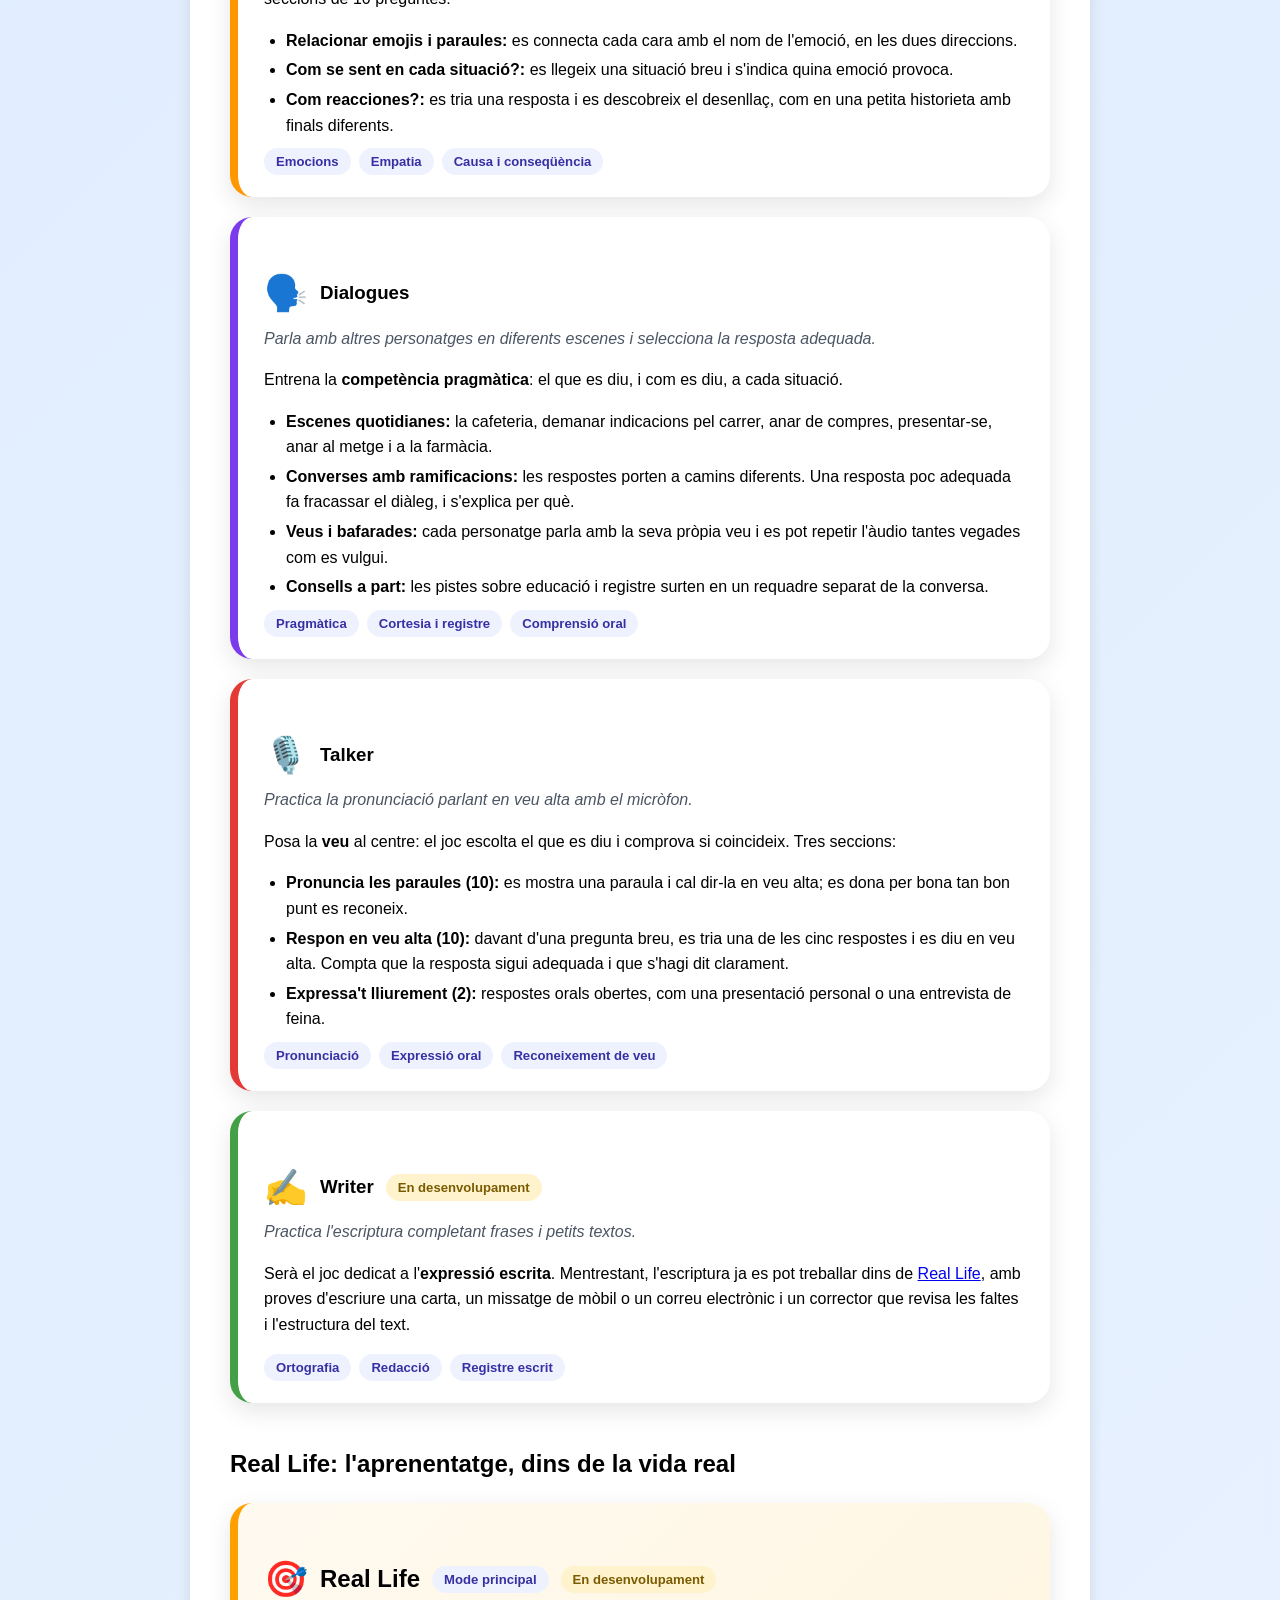
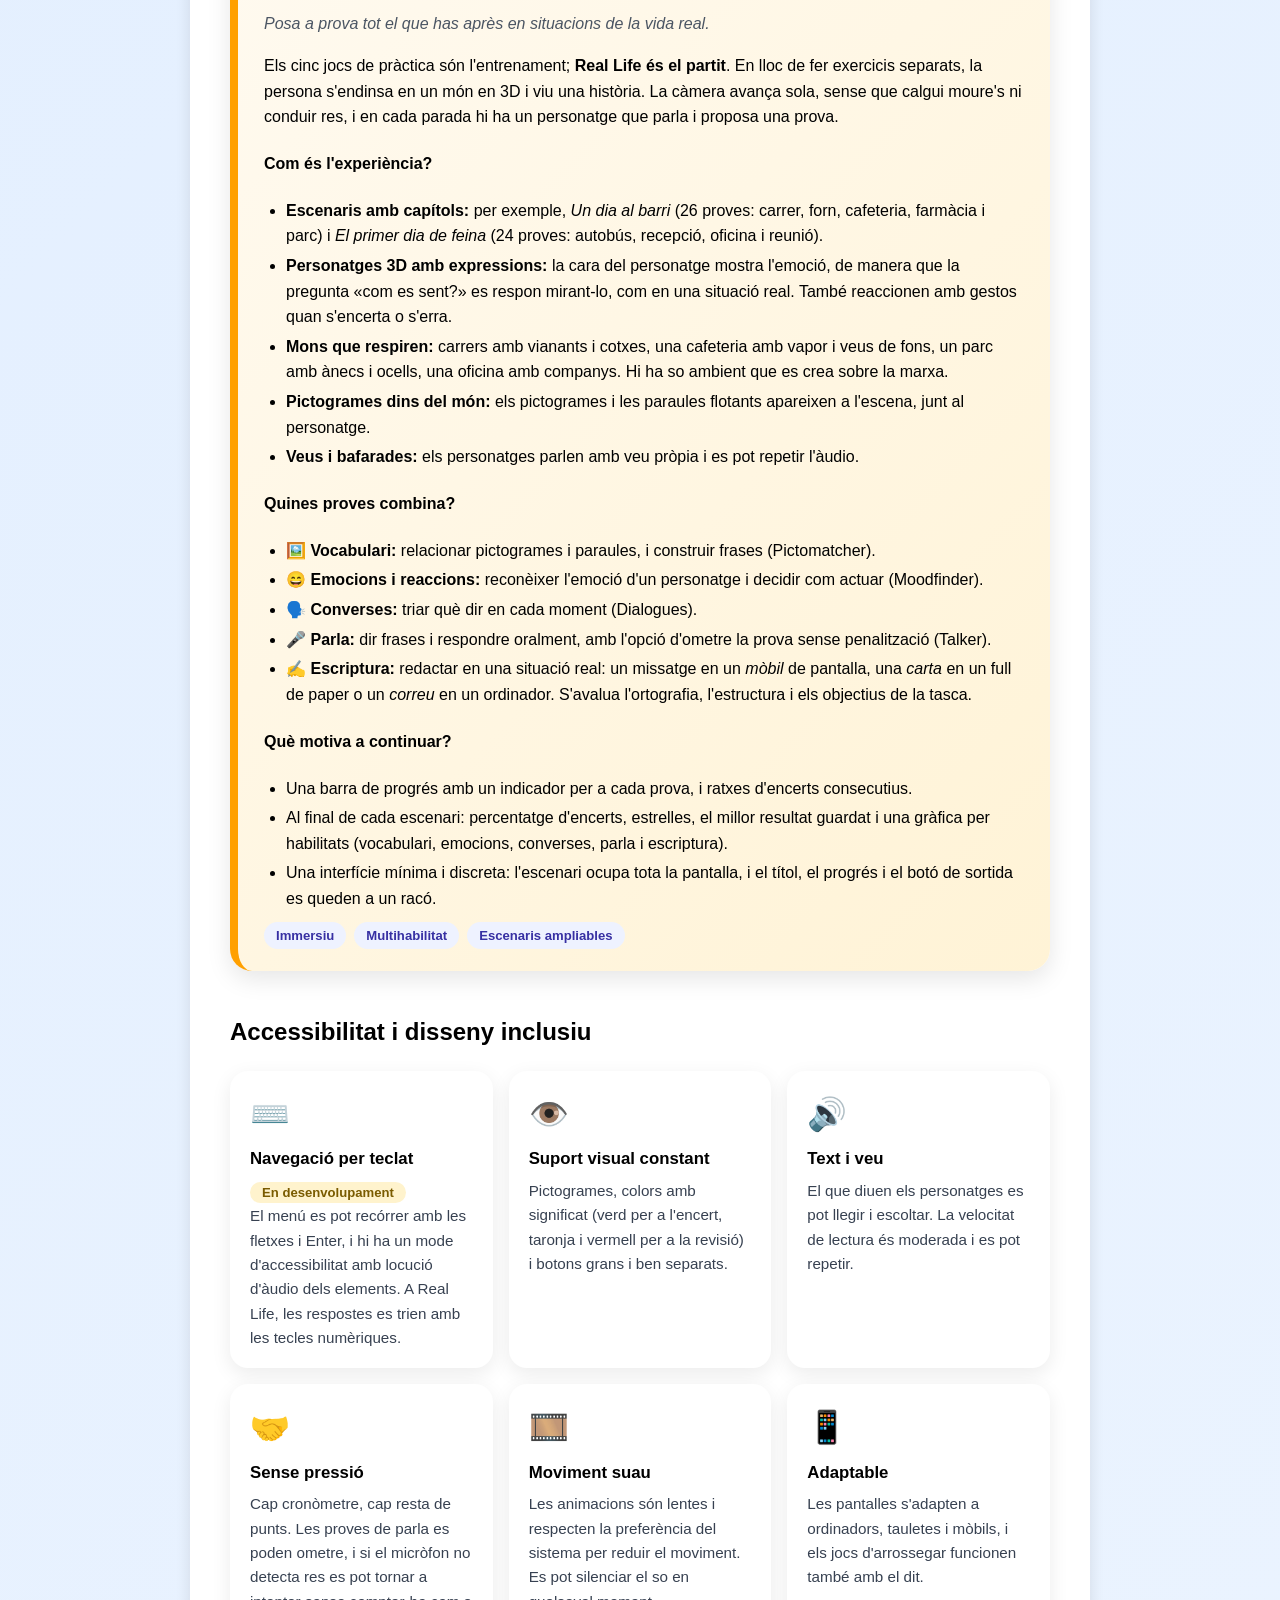
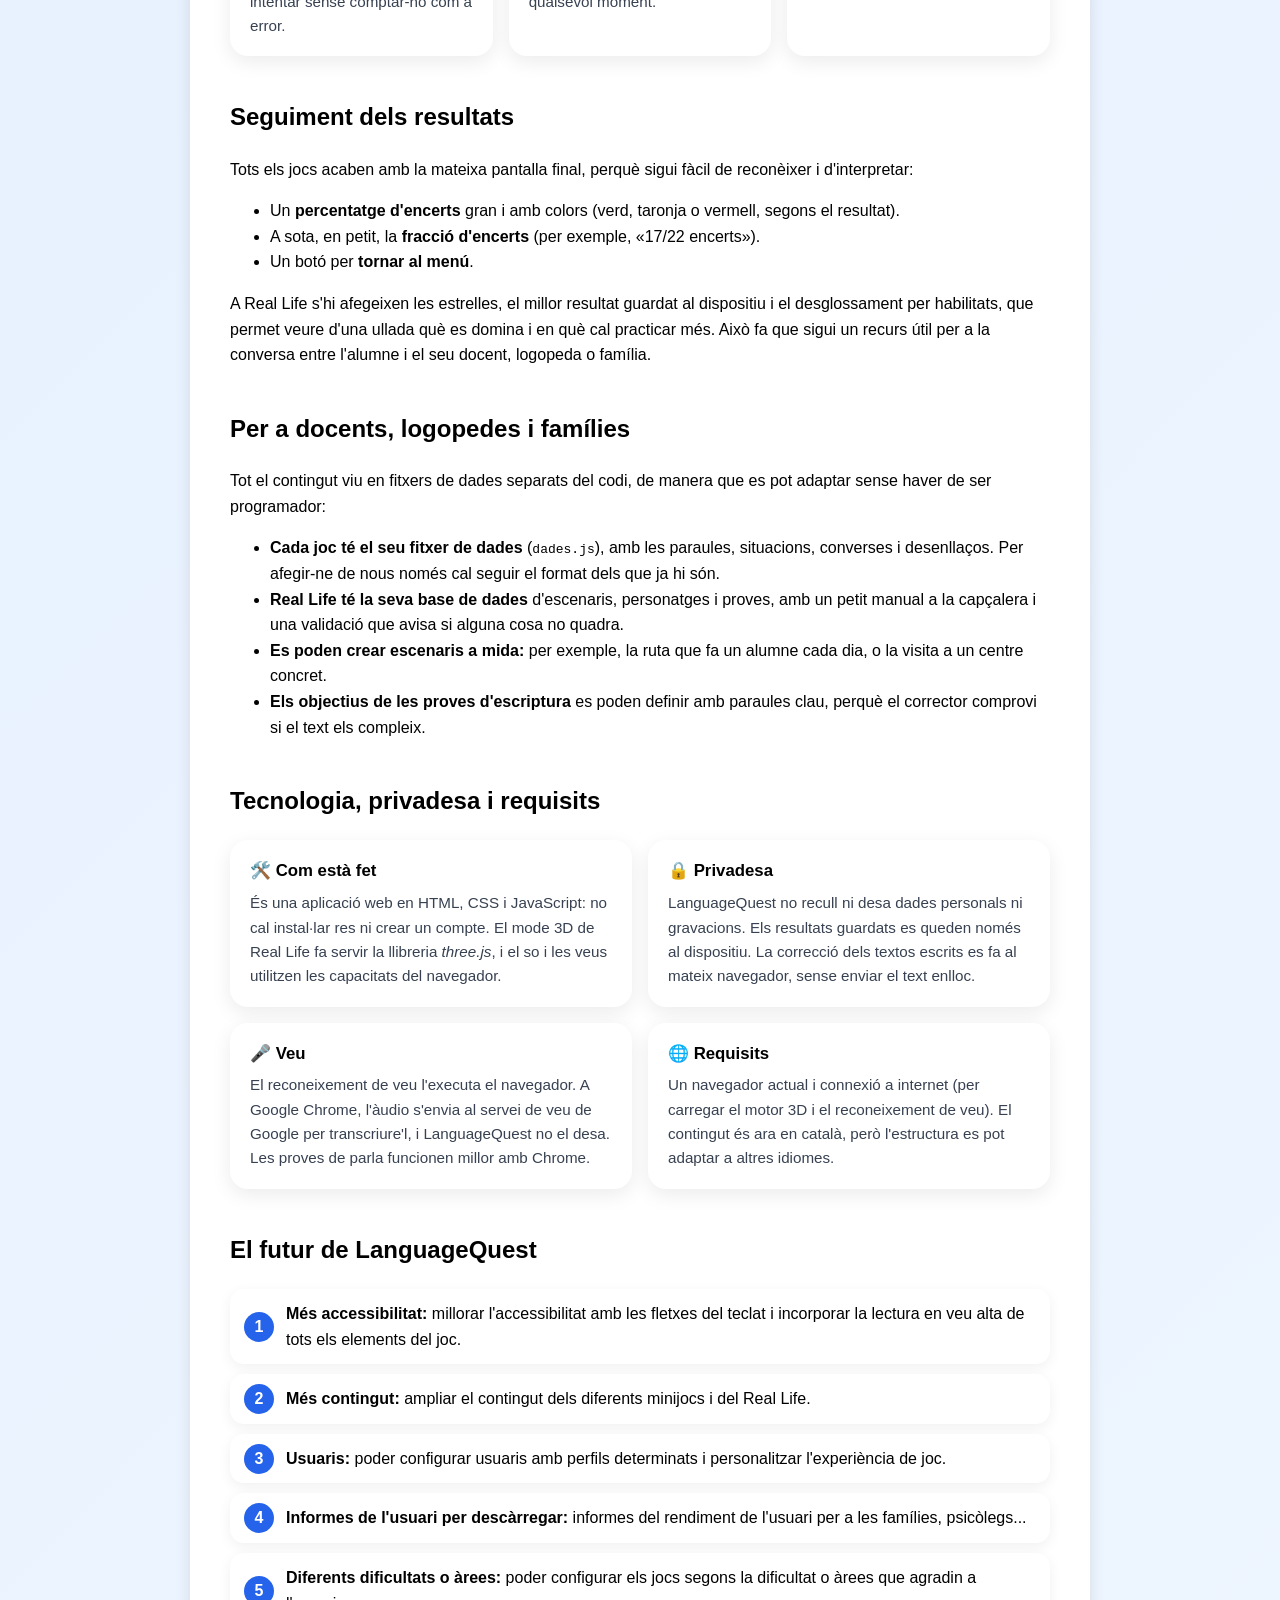
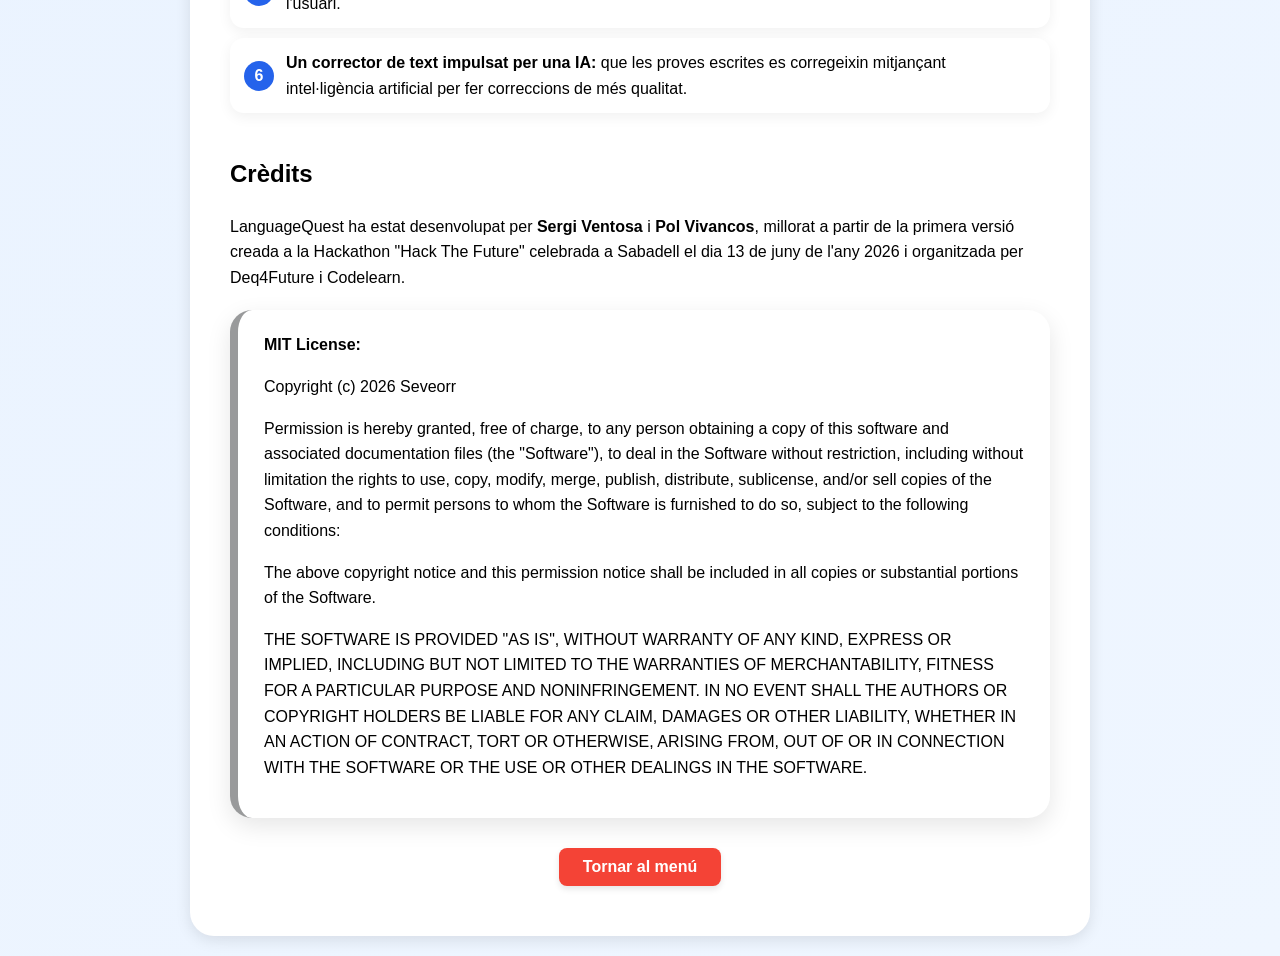
==== commit 1dae7ea5: "Petites correccions a addició de més contingut al Writter" ====
--- a/description/index.html
+++ b/description/index.html
@@ -28,6 +28,7 @@
             <a href="#resultats">Resultats</a>
             <a href="#docents">Per a docents</a>
             <a href="#tecnologia">Tecnologia i privadesa</a>
+            <a href="#futur">El futur de LanguageQuest</a>
             <a href="#crèdits">Crèdits</a>
         </nav>
 
@@ -282,12 +283,15 @@
                 </div>
             </div>
 
-            <div class="note">
-                <strong>Una nota important:</strong> LanguageQuest és un recurs educatiu i de pràctica complementària.
-                No és un producte sanitari ni substitueix l'avaluació, el diagnòstic o la intervenció d'un professional
-                (logopeda, neuropsicòleg, docent d'educació especial...). En l'àmbit de la rehabilitació, es recomana
-                utilitzar-lo sempre sota la supervisió i les pautes del professional de referència.
-            </div>
+            <h2 id="futur">El futur de LanguageQuest</h2>
+            <ol class="steps">
+                <li><strong>Més accessibilitat:</strong> millorar l'accessibilitat amb les fletxes del teclat i incorporar la lectura en veu alta de tots els elements del joc.</li>
+                <li><strong>Més contingut:</strong> ampliar el contingut dels diferents minijocs i del Real Life.</li>
+                <li><strong>Usuaris:</strong> poder configurar usuaris amb perfils determinats i personalitzar l'experiència de joc.</li>
+                <li><strong>Informes de l'usuari per descàrregar:</strong> informes del rendiment de l'usuari per a les famílies, psicòlegs...</li>
+                <li><strong>Diferents dificultats o àrees:</strong> poder configurar els jocs segons la dificultat o àrees que agradin a l'usuari.</li>
+                <li><strong>Un corrector de text impulsat per una IA:</strong> que les proves escrites es corregeixin mitjançant intel·ligència artificial per fer correccions de més qualitat.</li>
+            </ol>
 
             <h2 id="crèdits">Crèdits</h2>
 
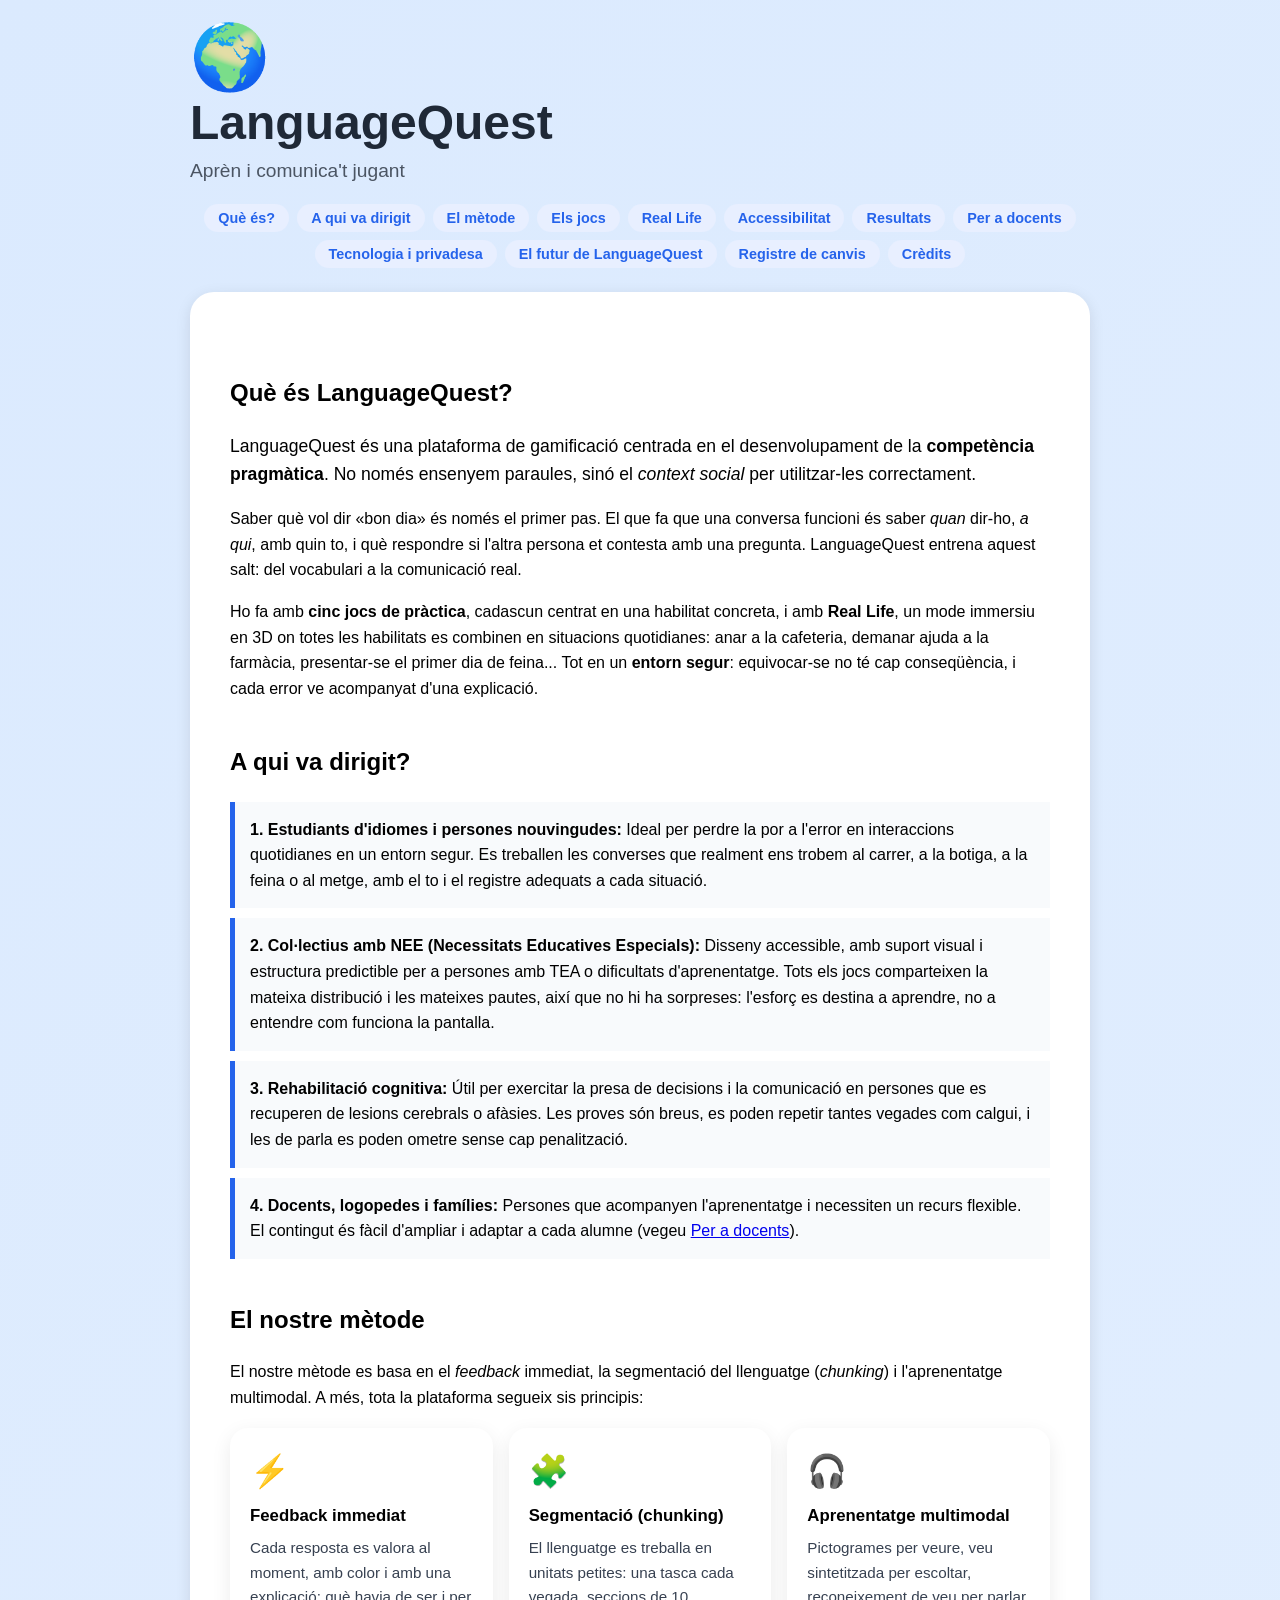
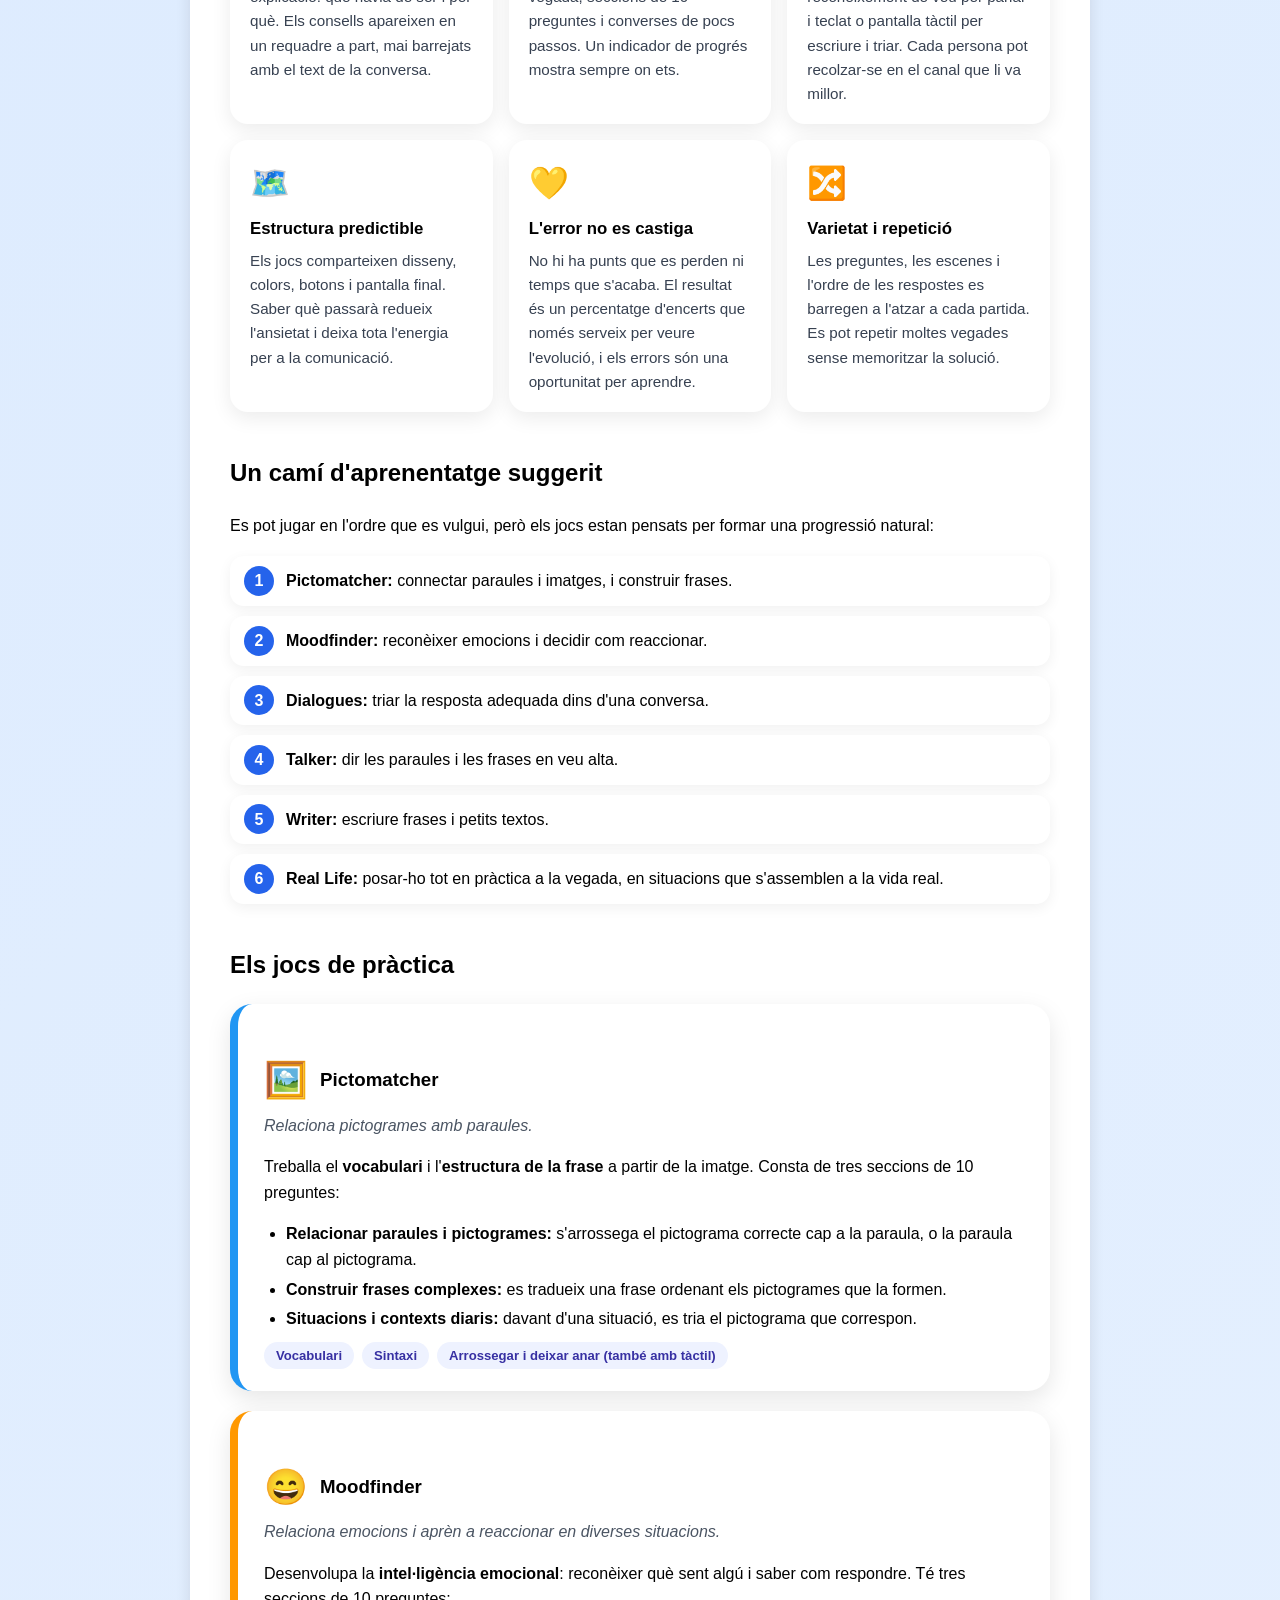
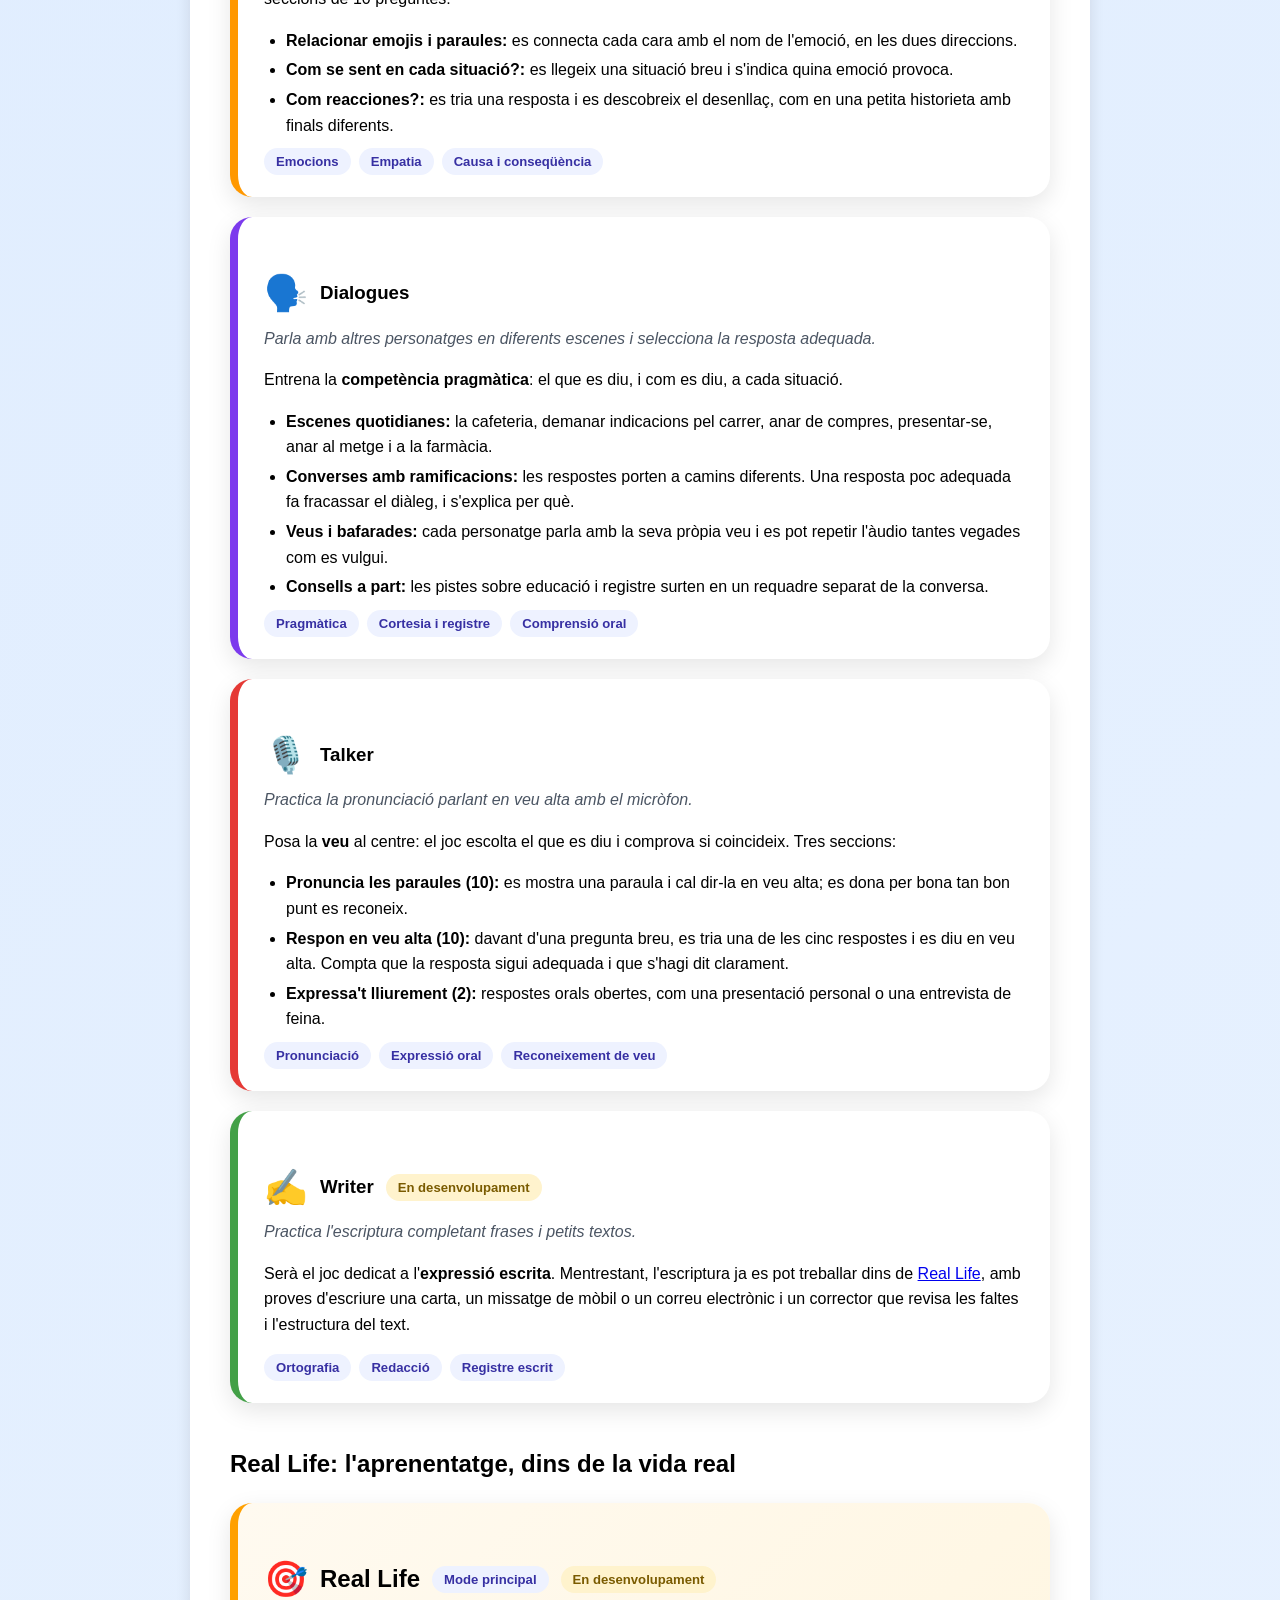
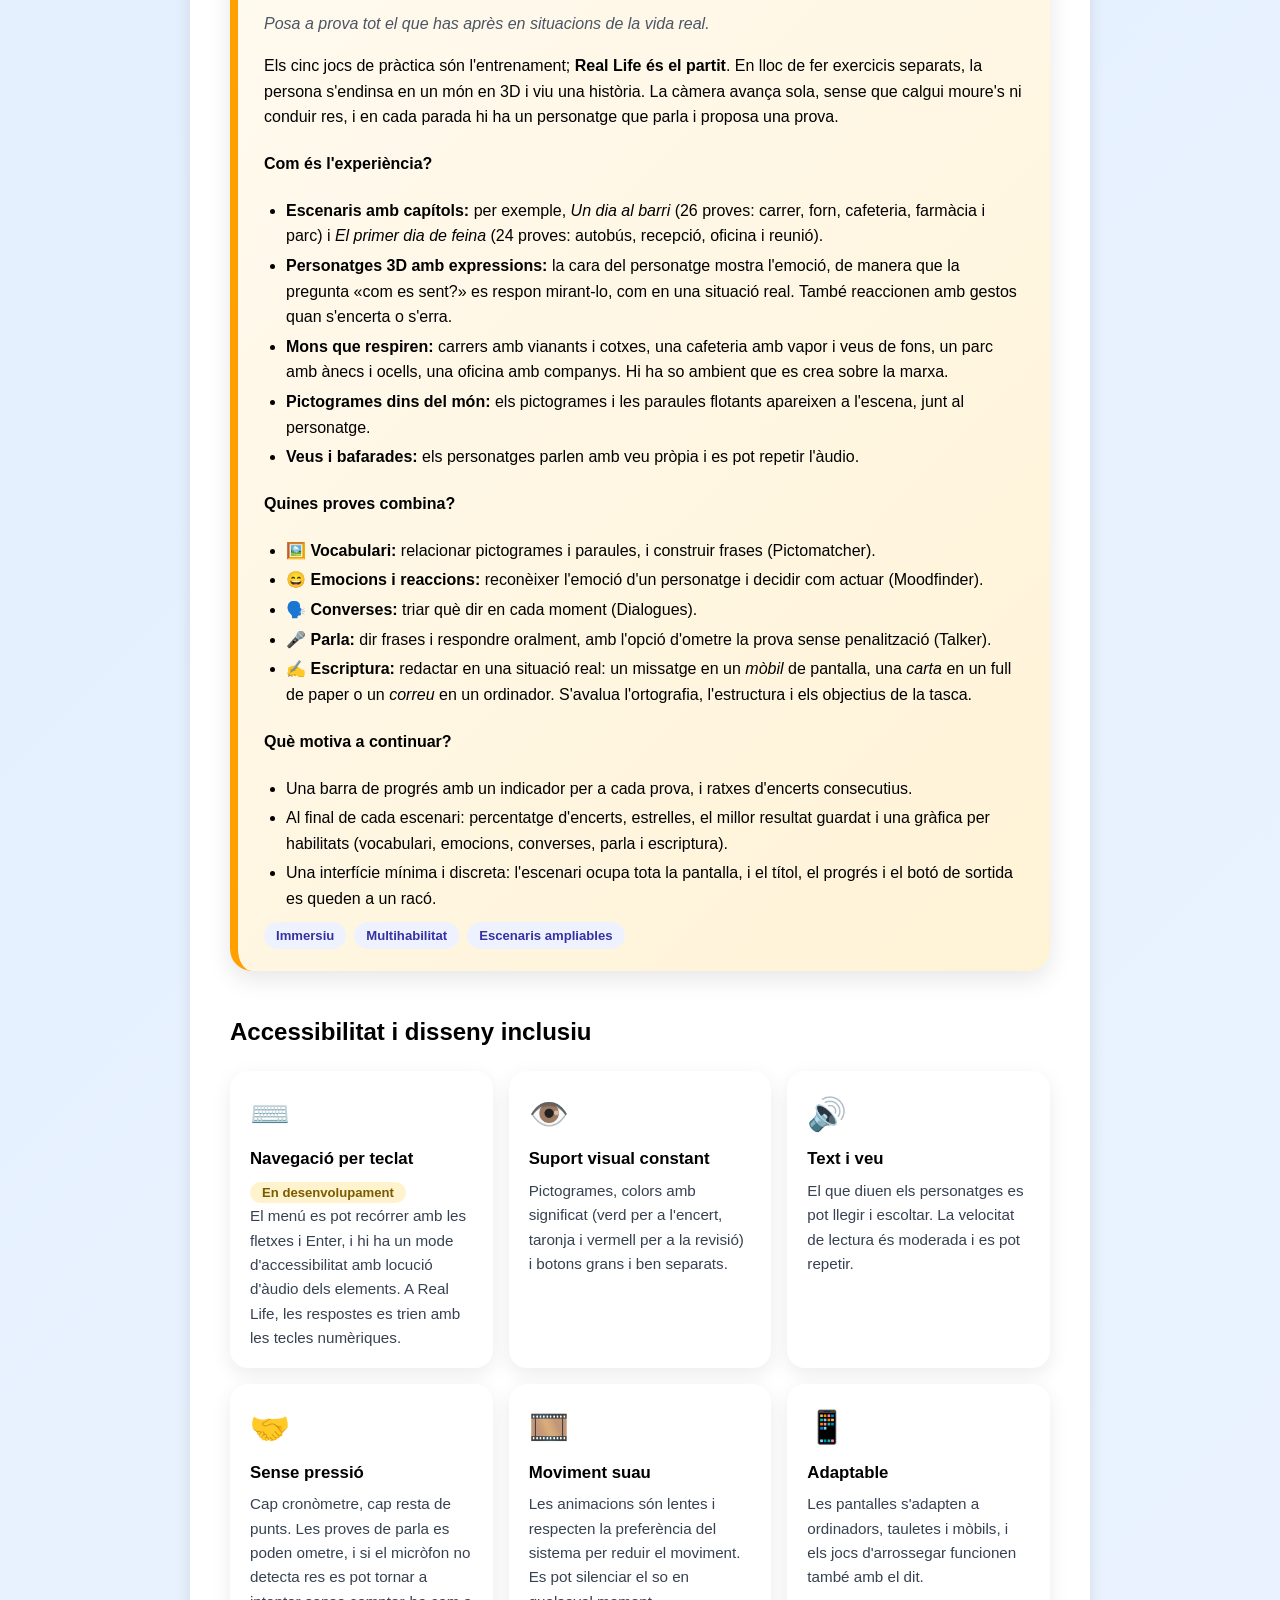
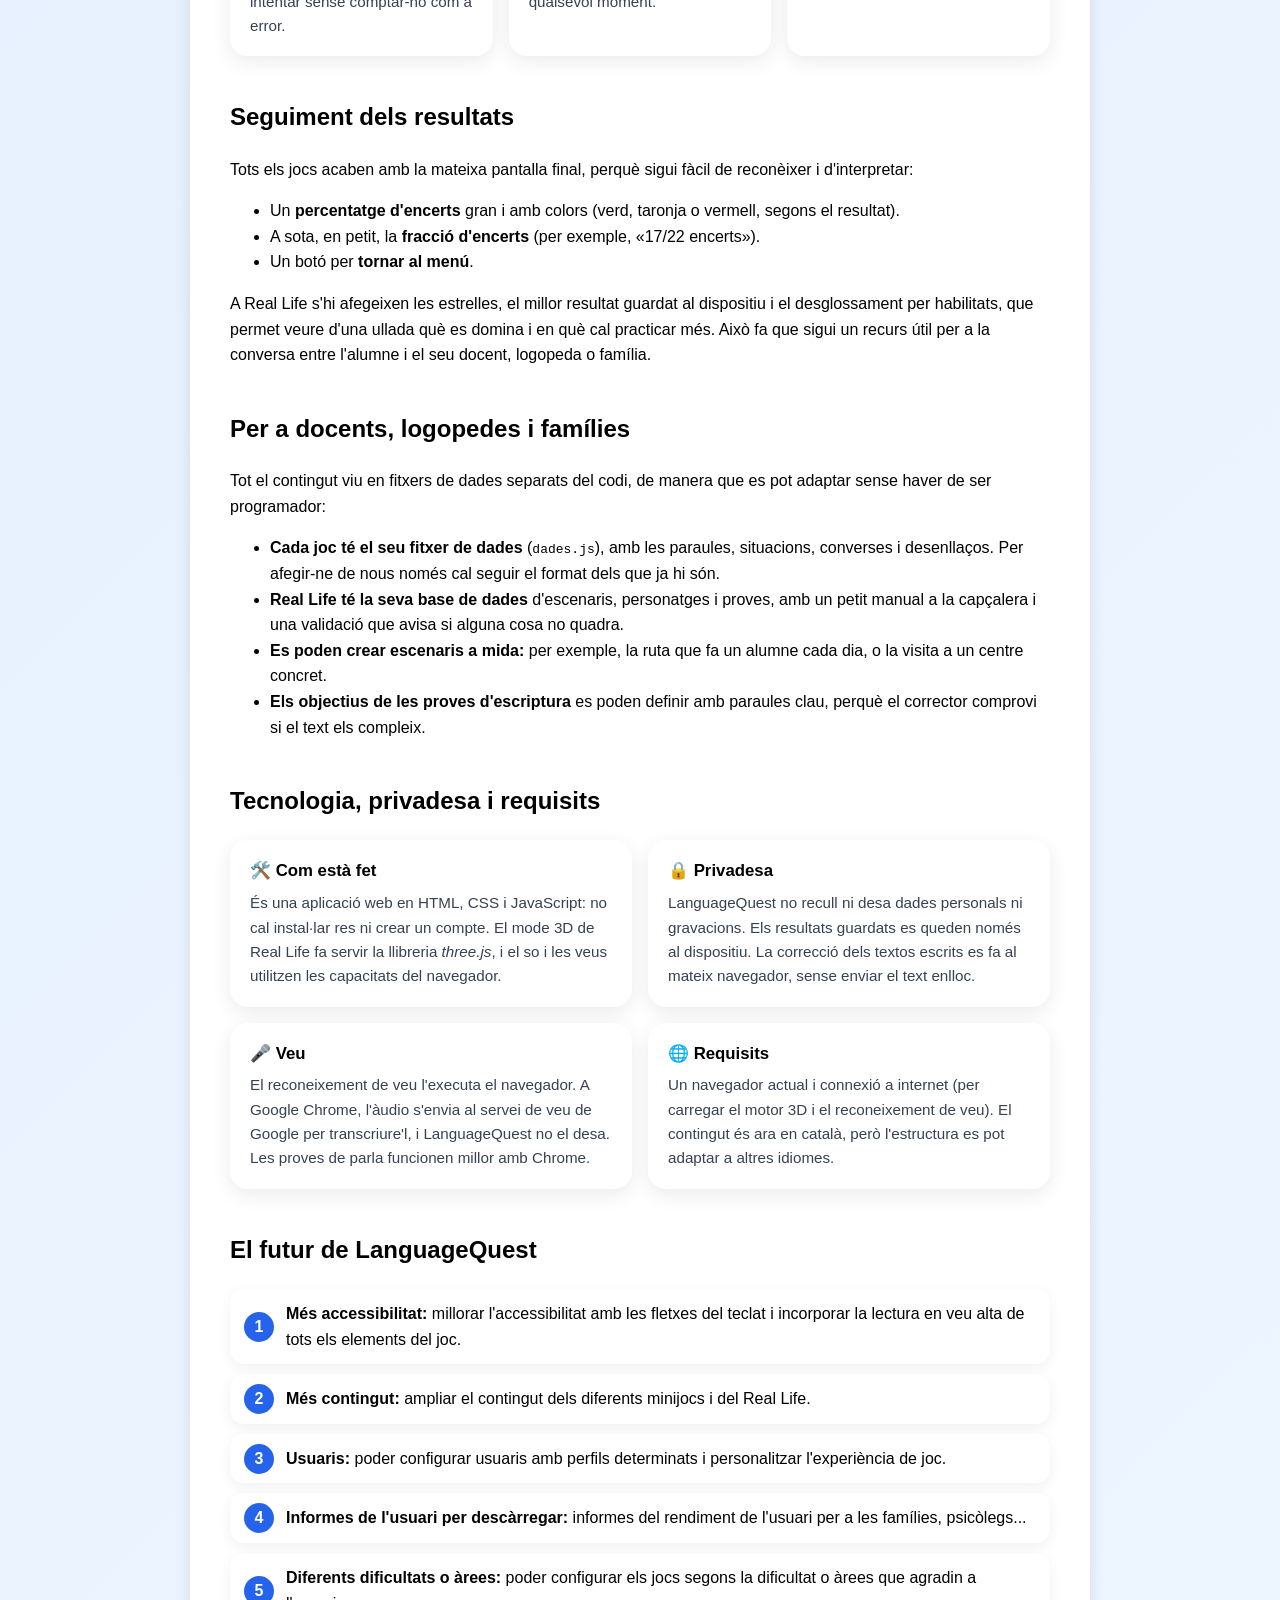
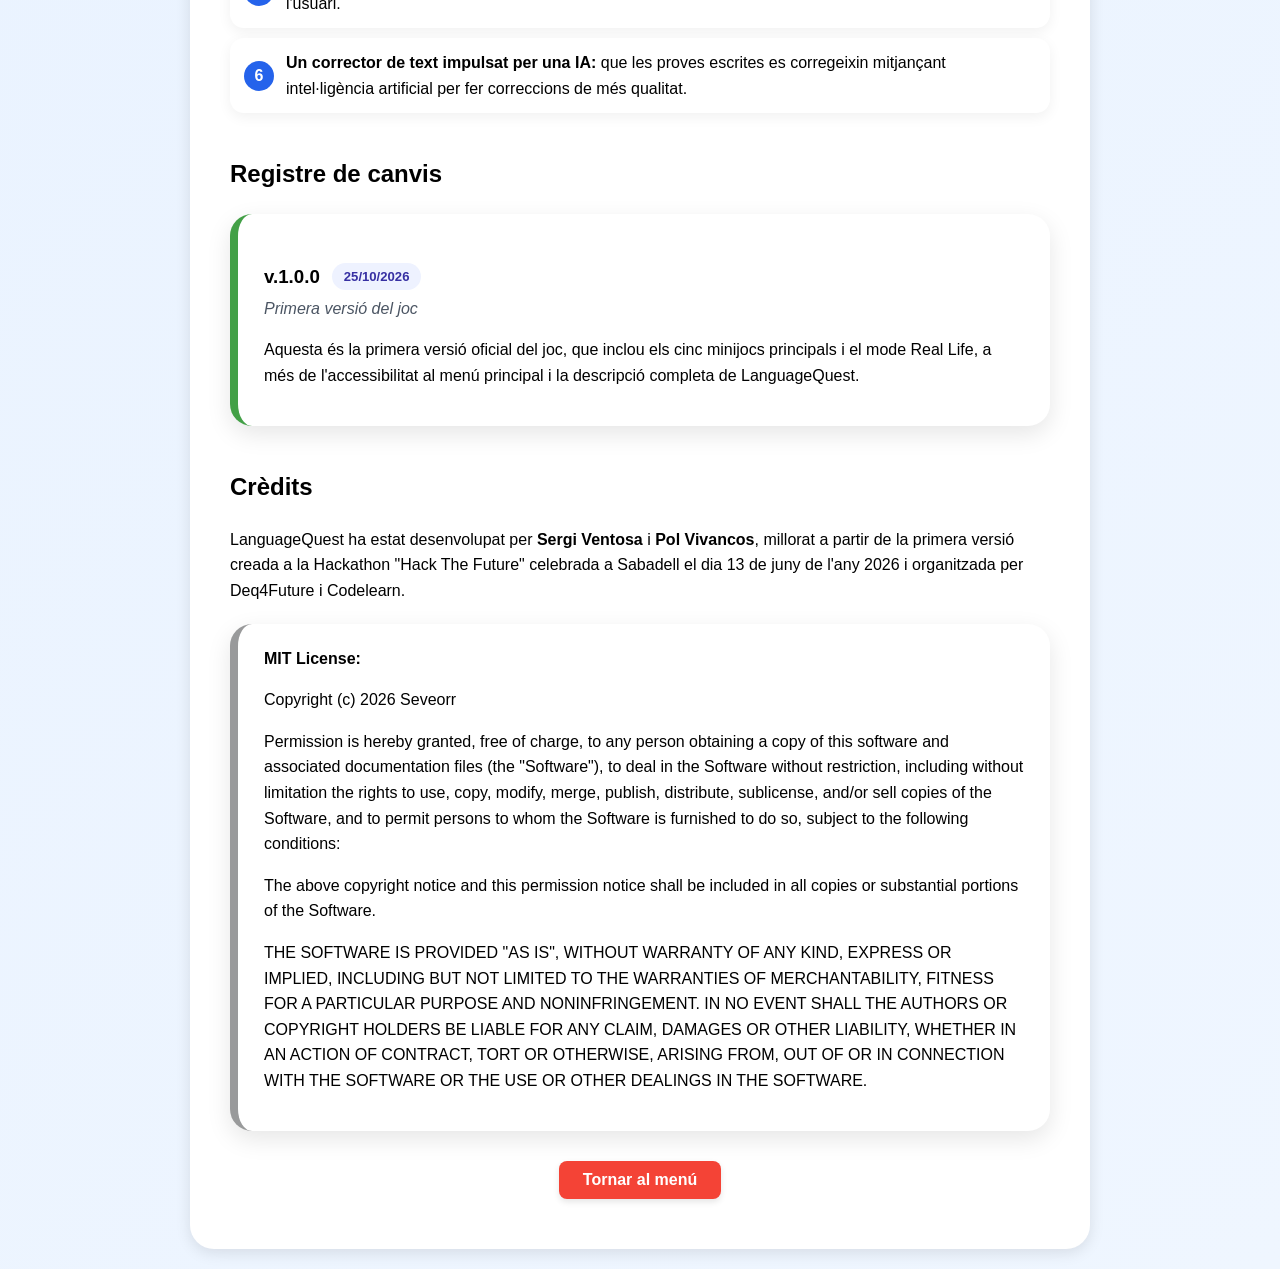
==== commit d5c28503: "Correcions botons menú i v.1.0.0" ====
--- a/description/index.html
+++ b/description/index.html
@@ -29,6 +29,7 @@
             <a href="#docents">Per a docents</a>
             <a href="#tecnologia">Tecnologia i privadesa</a>
             <a href="#futur">El futur de LanguageQuest</a>
+            <a href="#actualitzacions">Registre de canvis</a>
             <a href="#crèdits">Crèdits</a>
         </nav>
 
@@ -293,6 +294,14 @@
                 <li><strong>Un corrector de text impulsat per una IA:</strong> que les proves escrites es corregeixin mitjançant intel·ligència artificial per fer correccions de més qualitat.</li>
             </ol>
 
+            <h2 id="actualitzacions">Registre de canvis</h2>
+
+            <article class="game" style="--accent:#43a047">
+                <h3> v.1.0.0 <span class="chip">25/10/2026</span></h3>
+                <p class="what">Primera versió del joc</p>
+                <p>Aquesta és la primera versió oficial del joc, que inclou els cinc minijocs principals i el mode Real Life, a més de l'accessibilitat al menú principal i la descripció completa de LanguageQuest.</p>
+            </article>
+
             <h2 id="crèdits">Crèdits</h2>
 
             <p>LanguageQuest ha estat desenvolupat per <b>Sergi Ventosa</b> i <b>Pol Vivancos</b>, millorat a partir de 
@@ -324,7 +333,7 @@
             </article>
 
             <div class="btn-row">
-                <button class="btn-exit" onClick="window.location.href='../menu/index.html'">Tornar al menú</button>
+                <button class="btn-exit" onClick="window.location.href='../index.html'">Tornar al menú</button>
             </div>
         </section>
 
